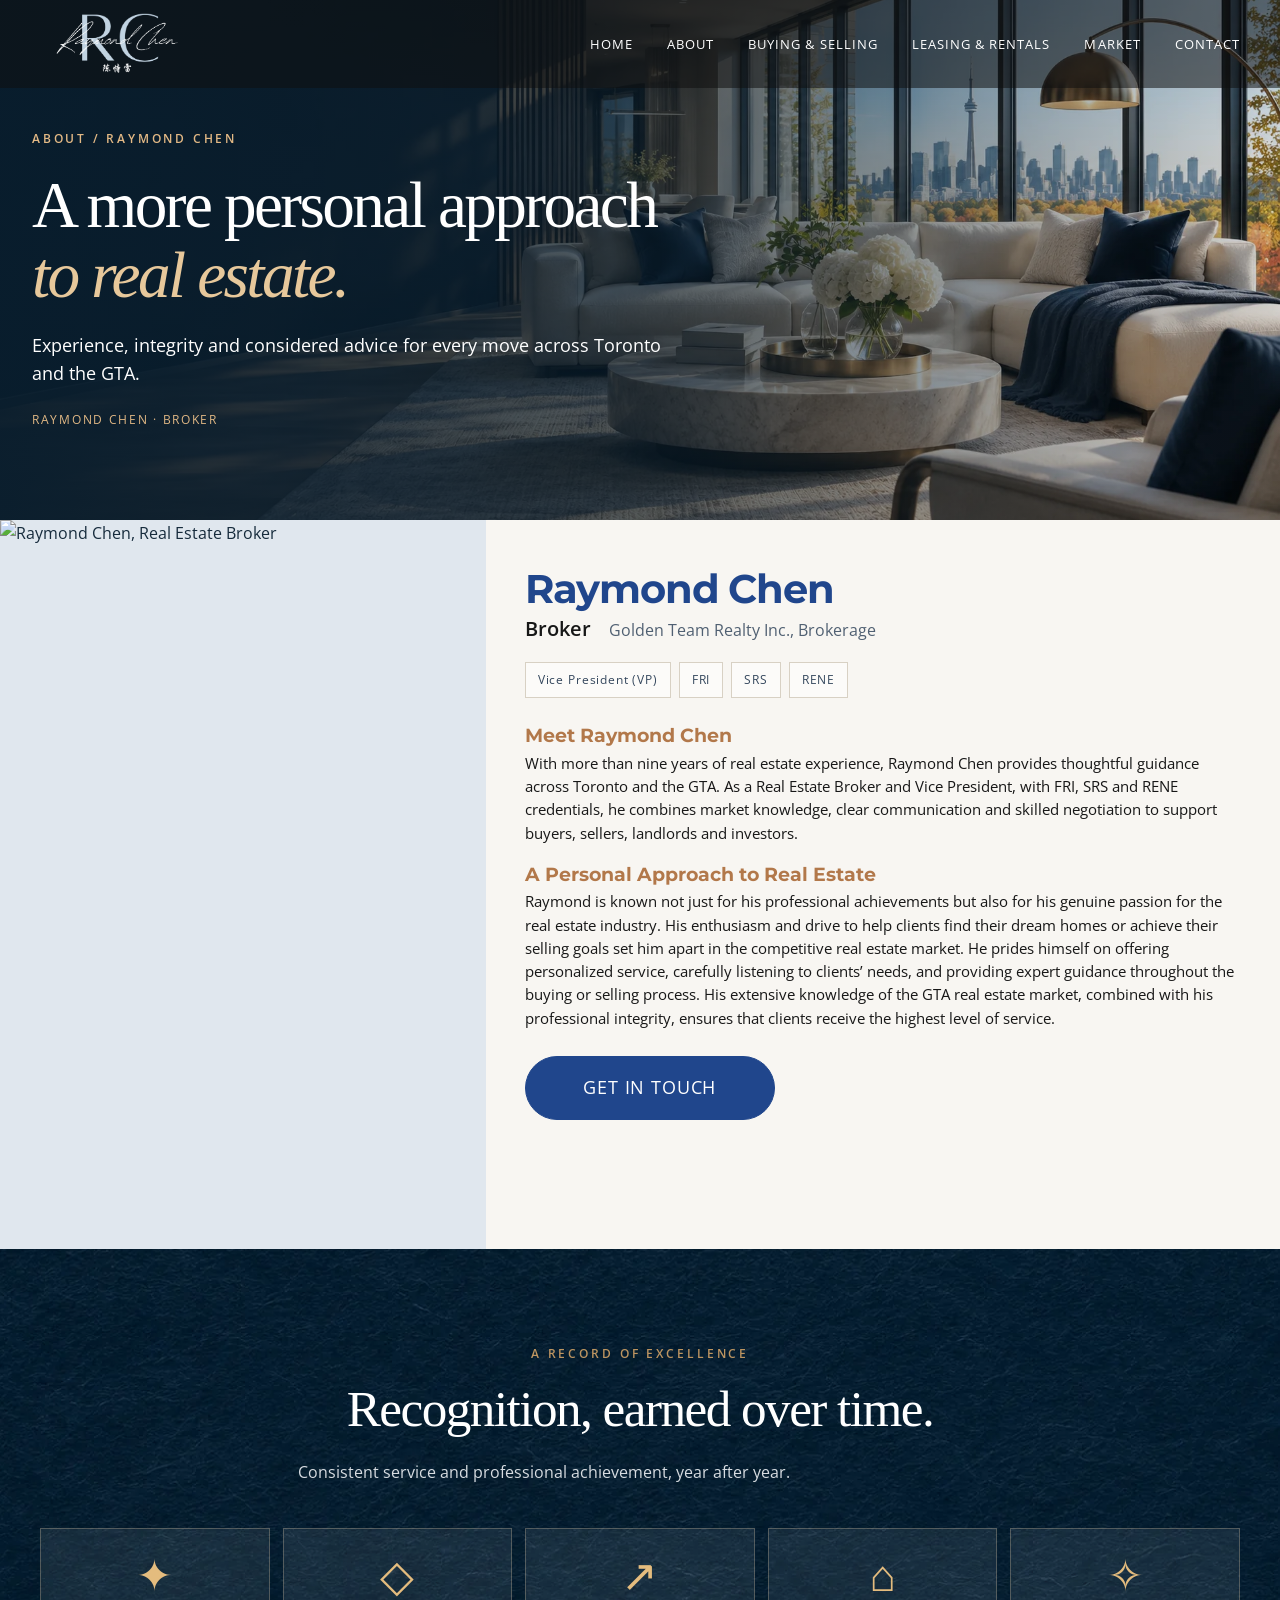
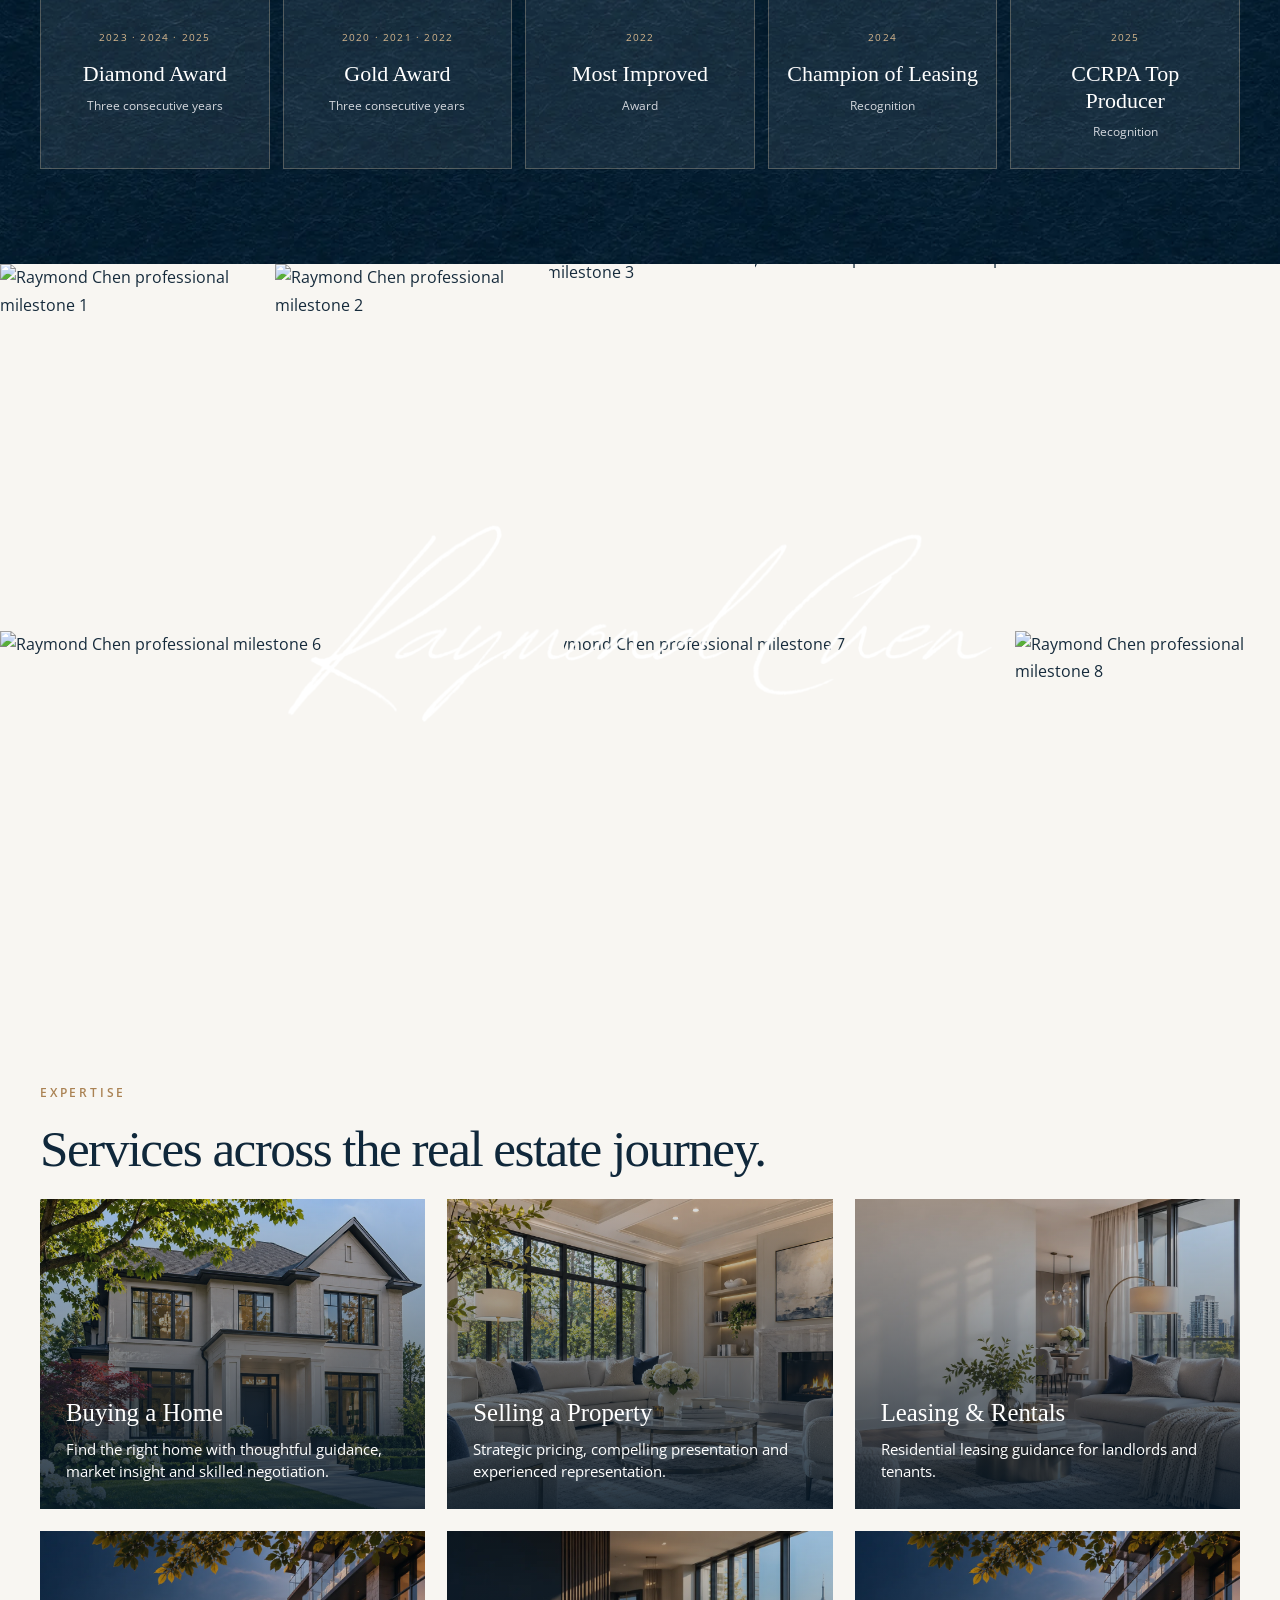
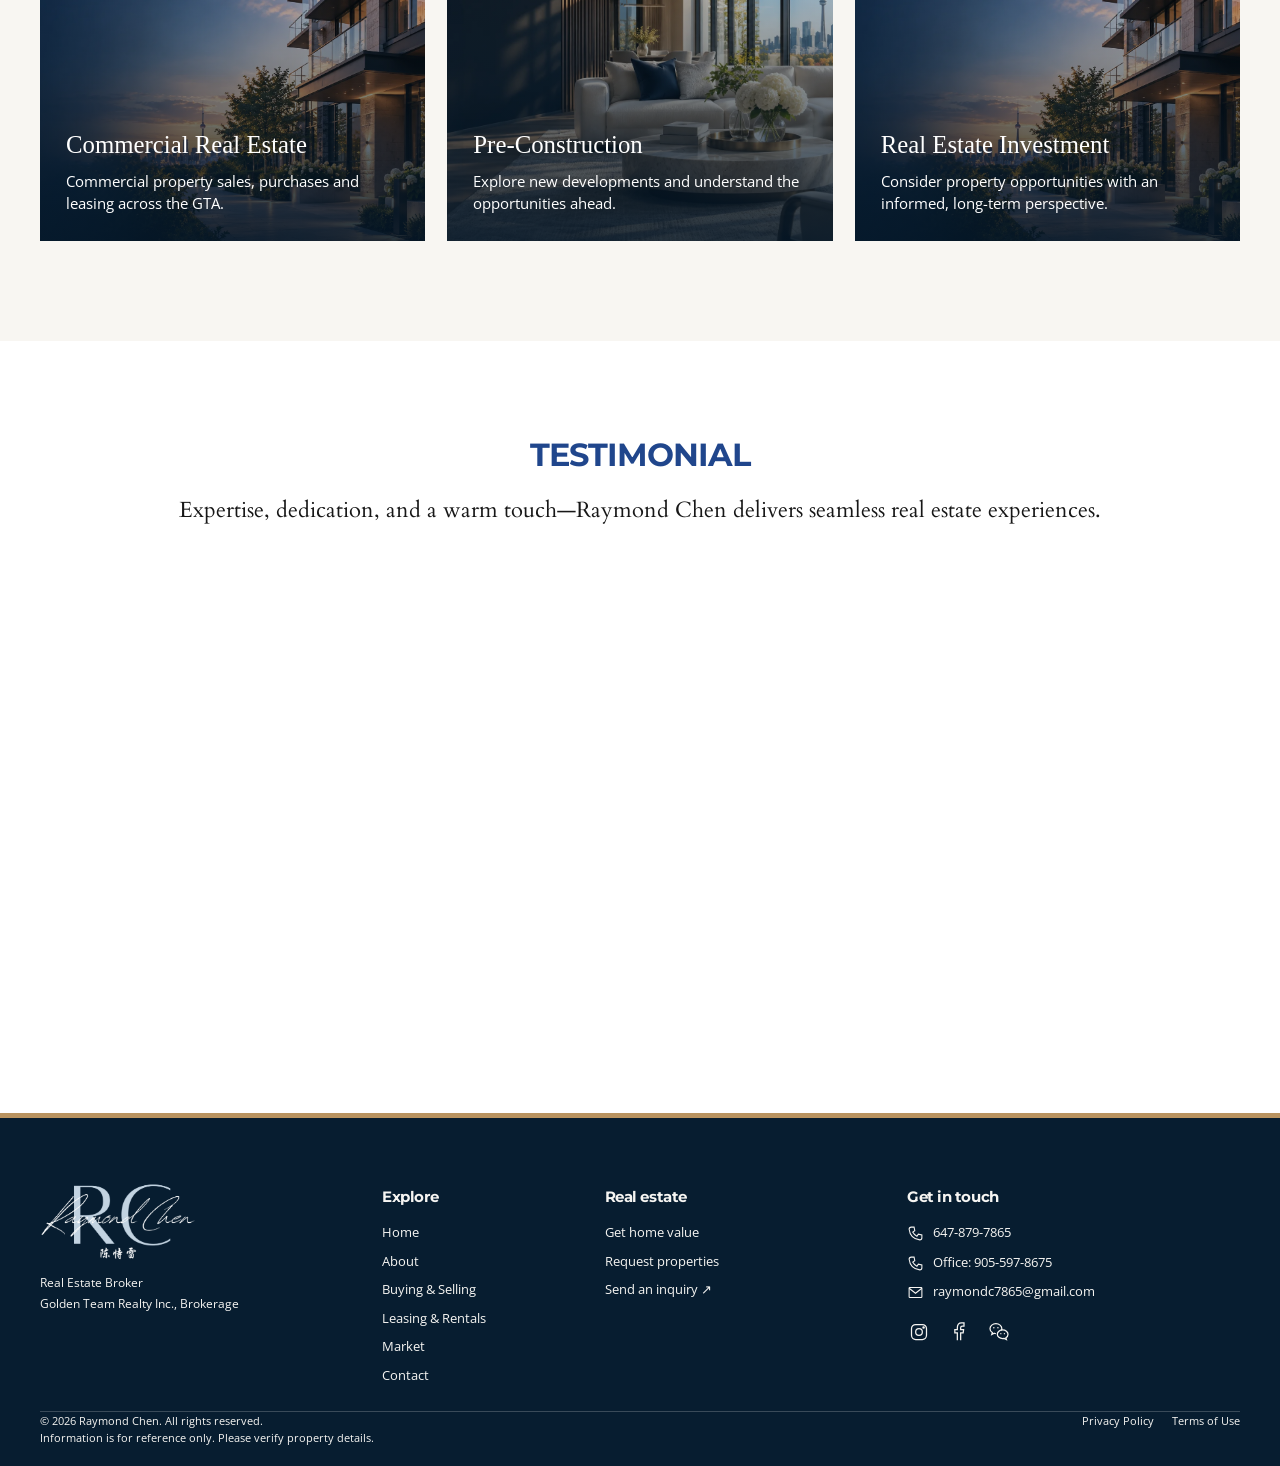
==== about/index.html @ d7b019ed "Add files via upload" ====
<!DOCTYPE html>

<html lang="en-CA"><head><meta charset="utf-8"/><meta content="width=device-width,initial-scale=1" name="viewport"/><title>About Raymond Chen | Toronto &amp; GTA Real Estate Broker</title><meta content="Meet Raymond Chen, real estate broker at Golden Team Realty Inc. Read his story, professional achievements and approach to buying, selling, pre-construction and land." name="description"/><meta content="index,follow" name="robots"/><meta content="website" property="og:type"/><meta content="About Raymond Chen | Toronto &amp; GTA Real Estate Broker" property="og:title"/><meta content="Meet Raymond Chen, real estate broker at Golden Team Realty Inc. Read his story, professional achievements and approach to buying, selling, pre-construction and land." property="og:description"/><meta content="https://raymond-chen-real-estate.workspace-410986.chatgpt.site/assets/hero.webp" property="og:image"/><meta content="summary_large_image" name="twitter:card"/><link href="../brand.png" rel="icon"/><link href="../fonts.css" rel="stylesheet"/><link href="../site.css?v=2" rel="stylesheet"/><script type="application/ld+json">{"@context": "https://schema.org", "@type": "RealEstateAgent", "@id": "https://raymond-chen-real-estate.workspace-410986.chatgpt.site/#agent", "name": "Raymond Chen", "url": "https://raymond-chen-real-estate.workspace-410986.chatgpt.site", "telephone": "+1-647-879-7865", "email": "raymondc7865@gmail.com", "image": "https://raymond-chen-real-estate.workspace-410986.chatgpt.site/assets/raymond-portrait.jpg", "parentOrganization": {"@type": "Organization", "name": "Golden Team Realty Inc., Brokerage"}, "address": {"@type": "PostalAddress", "streetAddress": "650 Highway 7 East, Unit 306", "addressLocality": "Richmond Hill", "addressRegion": "ON", "postalCode": "L4B 2N7", "addressCountry": "CA"}, "areaServed": ["Toronto", "Greater Toronto Area", "Richmond Hill", "Markham", "Vaughan"], "sameAs": ["https://instagram.com/raymondccchen", "https://facebook.com/raymond.chen.73345"]}</script><link href="../revision.css?v=8" rel="stylesheet"/><link href="../luxury-redesign.css?v=1" rel="stylesheet"/><link href="../v3-refined.css?v=3" rel="stylesheet"/><link href="../editorial.css" rel="stylesheet"/><link href="../v5.css" rel="stylesheet"/><link href="../v6.css" rel="stylesheet"/><link href="../v7.css" rel="stylesheet"/></head><body class="about"><a class="skip-link" href="#main-content">Skip to content</a><header class="site-header"><div class="header-inner container"><a aria-label="Raymond Chen Home" class="site-logo" href="../index.html"><img alt="Raymond Chen" class="logo-dark" height="58" src="../brand.png" width="140"/><img alt="Raymond Chen" class="logo-light" height="70" src="../assets/logo-white.webp" width="160"/><span class="logo-name">Raymond Chen<small>Real Estate Broker</small></span></a><button aria-controls="site-nav" aria-expanded="false" aria-label="Open navigation" class="nav-toggle"><svg viewbox="0 0 24 24"><path d="M3 6h18M3 12h18M3 18h18"></path></svg></button><nav aria-label="Main navigation" class="site-nav" id="site-nav"><a href="../index.html">Home</a><a href="../about/index.html">About</a><a href="../buy-sell/index.html">Buying &amp; Selling</a><a href="../leasing/index.html">Leasing &amp; Rentals</a><a href="../market/index.html">Market</a><a href="../contact/index.html">Contact</a></nav></div></header><main class="site-main" id="main-content"><section class="about-hero-v7"><img alt="Elegant contemporary residential interior" fetchpriority="high" src="../assets/editorial-hero.webp"/><div class="about-hero-shade"></div><div class="container about-hero-content"><span class="editorial-eyebrow">ABOUT / RAYMOND CHEN</span><h1>A more personal approach<br/><em>to real estate.</em></h1><p>Experience, integrity and considered advice for every move across Toronto and the GTA.</p><span class="about-hero-signature">Raymond Chen · Broker</span></div></section><section class="about-biography"><div class="profile-grid"><div class="profile-photo"><img alt="Raymond Chen, Real Estate Broker" height="980" loading="lazy" src="../assets/raymond-portrait.jpg" width="654"/></div><div class="profile-copy"><h2>Raymond Chen</h2><p class="about-brokerage"><strong>Broker</strong><span>Golden Team Realty Inc., Brokerage</span></p><div class="credential-line"><span>Vice President (VP)</span><span>FRI</span><span>SRS</span><span>RENE</span></div><h3>Meet Raymond Chen</h3><p>With more than nine years of real estate experience, Raymond Chen provides thoughtful guidance across Toronto and the GTA. As a Real Estate Broker and Vice President, with FRI, SRS and RENE credentials, he combines market knowledge, clear communication and skilled negotiation to support buyers, sellers, landlords and investors.</p><h3>A Personal Approach to Real Estate</h3><p>Raymond is known not just for his professional achievements but also for his genuine passion for the real estate industry. His enthusiasm and drive to help clients find their dream homes or achieve their selling goals set him apart in the competitive real estate market. He prides himself on offering personalized service, carefully listening to clients’ needs, and providing expert guidance throughout the buying or selling process. His extensive knowledge of the GTA real estate market, combined with his professional integrity, ensures that clients receive the highest level of service.</p><a class="button" href="../contact/index.html#inquiry-form">Get in touch</a></div></div></section><section class="recognition-section"><div class="container"><div class="recognition-heading"><span class="eyebrow">A RECORD OF EXCELLENCE</span><h2>Recognition, earned over time.</h2><p>Consistent service and professional achievement, year after year.</p></div><div class="recognition-grid"><article class="recognition-card"><span class="recognition-icon">✦</span><span class="recognition-years">2023 · 2024 · 2025</span><h3>Diamond Award</h3><p>Three consecutive years</p></article><article class="recognition-card"><span class="recognition-icon">◇</span><span class="recognition-years">2020 · 2021 · 2022</span><h3>Gold Award</h3><p>Three consecutive years</p></article><article class="recognition-card"><span class="recognition-icon">↗</span><span class="recognition-years">2022</span><h3>Most Improved</h3><p>Award</p></article><article class="recognition-card"><span class="recognition-icon">⌂</span><span class="recognition-years">2024</span><h3>Champion of Leasing</h3><p>Recognition</p></article><article class="recognition-card"><span class="recognition-icon">✧</span><span class="recognition-years">2025</span><h3>CCRPA Top Producer</h3><p>Recognition</p></article></div></div></section><section aria-label="Raymond’s professional milestones" class="photo-mosaic"><a href="../assets/p2-04-X4.jpg" rel="noopener" style="left:0.0000000%;top:0.1186489%;width:21.4494876%;height:50.9114583%" target="_blank"><img alt="Raymond Chen professional milestone 1" loading="lazy" src="../assets/p2-04-X4.jpg" style="left:0.0000000%;top:-0.0000037%;width:100.0000000%;height:100.0000000%"/></a><a href="../assets/p2-05-X6.jpg" rel="noopener" style="left:21.4491945%;top:0.1186489%;width:21.4494890%;height:50.9114583%" target="_blank"><img alt="Raymond Chen professional milestone 2" loading="lazy" src="../assets/p2-05-X6.jpg" style="left:0.0000000%;top:-0.0000037%;width:99.9999934%;height:100.0000000%"/></a><a href="../assets/p2-07-X8.jpg" rel="noopener" style="left:42.8983895%;top:0.1186489%;width:16.1054201%;height:50.9114583%" target="_blank"><img alt="Raymond Chen professional milestone 3" loading="lazy" src="../assets/p2-07-X8.jpg" style="left:-1.3400725%;top:-8.9012980%;width:117.2727068%;height:117.3913043%"/></a><a href="../assets/p2-06-X7.jpg" rel="noopener" style="left:59.0048890%;top:0.1186489%;width:17.4231332%;height:50.9114583%" target="_blank"><img alt="Raymond Chen professional milestone 4" loading="lazy" src="../assets/p2-06-X7.jpg" style="left:-17.1664807%;top:-5.2209714%;width:145.7983193%;height:119.1815857%"/></a><a href="../assets/p2-08-X9.jpg" rel="noopener" style="left:75.6410987%;top:0.0000000%;width:24.3589004%;height:51.0416667%" target="_blank"><img alt="Raymond Chen professional milestone 5" loading="lazy" src="../assets/p2-08-X9.jpg" style="left:-35.2408977%;top:-5.0665755%;width:185.4286282%;height:104.8469388%"/></a><a href="../assets/p2-11-X12.jpg" rel="noopener" style="left:0.0000000%;top:50.9860075%;width:44.0702782%;height:48.9583283%" target="_blank"><img alt="Raymond Chen professional milestone 6" loading="lazy" src="../assets/p2-11-X12.jpg" style="left:0.0000000%;top:-0.0000068%;width:100.0000000%;height:100.0000102%"/></a><a href="../assets/p2-09-X10.jpg" rel="noopener" style="left:44.0910641%;top:50.9860075%;width:35.2122959%;height:48.9583283%" target="_blank"><img alt="Raymond Chen professional milestone 7" loading="lazy" src="../assets/p2-09-X10.jpg" style="left:-9.0680889%;top:-0.0000068%;width:117.4636202%;height:100.0000102%"/></a><a href="../assets/p2-10-X11.jpg" rel="noopener" style="left:79.3323174%;top:50.9860075%;width:20.6442111%;height:48.9583283%" target="_blank"><img alt="Raymond Chen professional milestone 8" loading="lazy" src="../assets/p2-10-X11.jpg" style="left:0.0000000%;top:-0.0000068%;width:100.0000272%;height:100.0000102%"/></a><img alt="Raymond Chen signature" class="mosaic-signature" height="452" src="../assets/milestone-signature.png" width="1480"/></section><section class="editorial-section"><div class="container"><div class="editorial-eyebrow">EXPERTISE</div><h2>Services across the real estate journey.</h2><div class="editorial-grid"><div class="editorial-card"><img alt="Buying a Home visual" loading="lazy" src="../assets/editorial-home.webp"/><div class="content"><h3>Buying a Home</h3><p>Find the right home with thoughtful guidance, market insight and skilled negotiation.</p></div></div><div class="editorial-card"><img alt="Selling a Property visual" loading="lazy" src="../assets/editorial-sell.webp"/><div class="content"><h3>Selling a Property</h3><p>Strategic pricing, compelling presentation and experienced representation.</p></div></div><div class="editorial-card"><img alt="Leasing &amp; Rentals visual" loading="lazy" src="../assets/editorial-lease.webp"/><div class="content"><h3>Leasing &amp; Rentals</h3><p>Residential leasing guidance for landlords and tenants.</p></div></div><div class="editorial-card"><img alt="Commercial Real Estate visual" loading="lazy" src="../assets/editorial-buy.webp"/><div class="content"><h3>Commercial Real Estate</h3><p>Commercial property sales, purchases and leasing across the GTA.</p></div></div><div class="editorial-card"><img alt="Pre-Construction visual" loading="lazy" src="../assets/editorial-hero.webp"/><div class="content"><h3>Pre-Construction</h3><p>Explore new developments and understand the opportunities ahead.</p></div></div><div class="editorial-card"><img alt="Toronto architecture and real estate investment" loading="lazy" src="../assets/editorial-buy.webp"/><div class="content"><h3>Real Estate Investment</h3><p>Consider property opportunities with an informed, long-term perspective.</p></div></div></div></div></section><section class="testimonial-section section"><div class="container"><div class="section-head"><div><h2>TESTIMONIAL</h2><p class="serif-intro">Expertise, dedication, and a warm touch—Raymond Chen delivers seamless real estate experiences.</p></div></div><div class="review-gallery"><a class="reveal" href="../assets/p2-15-X7.jpg" rel="noopener" style="left:0.0000000%;top:0.0000000%;width:26.7203514%;height:99.8829497%" target="_blank"><img alt="Client thank-you note or appreciation shared with Raymond Chen" loading="lazy" src="../assets/p2-15-X7.jpg" style="left:-24.9599772%;top:0.0000056%;width:172.3287671%;height:101.9531250%"/></a><a class="reveal" href="../assets/p2-16-X8.jpg" rel="noopener" style="left:26.7133454%;top:0.0000000%;width:27.7452416%;height:99.8829497%" target="_blank"><img alt="Client thank-you note or appreciation shared with Raymond Chen" loading="lazy" src="../assets/p2-16-X8.jpg" style="left:-0.5511624%;top:-0.0000019%;width:101.0554191%;height:100.0000075%"/></a><a class="reveal" href="../assets/p2-14-X5.jpg" rel="noopener" style="left:54.4763104%;top:0.0000000%;width:23.7188873%;height:44.4791298%" target="_blank"><img alt="Client thank-you note or appreciation shared with Raymond Chen" loading="lazy" src="../assets/p2-14-X5.jpg" style="left:-6.4385086%;top:-17.7521838%;width:111.7283951%;height:118.8596391%"/></a><a class="reveal" href="../assets/p2-18-X10.jpg" rel="noopener" style="left:54.4763104%;top:44.4518561%;width:23.7188873%;height:55.4038311%" target="_blank"><img alt="Client thank-you note or appreciation shared with Raymond Chen" loading="lazy" src="../assets/p2-18-X10.jpg" style="left:0.0000000%;top:-13.8661818%;width:100.0000000%;height:152.1126555%"/></a><a class="reveal" href="../assets/p2-19-X11.jpg" rel="noopener" style="left:78.2226108%;top:0.0000000%;width:21.7423189%;height:63.5973506%" target="_blank"><img alt="Client thank-you note or appreciation shared with Raymond Chen" loading="lazy" src="../assets/p2-19-X11.jpg" style="left:0.0000000%;top:-20.8773534%;width:99.9999741%;height:121.7791222%"/></a><a class="reveal" href="../assets/p2-17-X9.jpg" rel="noopener" style="left:78.2226108%;top:63.5193626%;width:21.7423189%;height:36.4806867%" target="_blank"><img alt="Client thank-you note or appreciation shared with Raymond Chen" loading="lazy" src="../assets/p2-17-X9.jpg" style="left:0.0000000%;top:-9.7686246%;width:99.9999741%;height:119.2513369%"/></a></div></div></section></main><footer class="site-footer" id="contact-footer" tabindex="-1"><div class="container"><div class="footer-grid compact-footer"><div class="footer-identity"><a aria-label="Raymond Chen Home" class="footer-logo-link" href="../index.html"><svg aria-label="Raymond Chen — 陈恃雷" class="footer-logo" height="110" role="img" viewbox="454 1226 3639 1816" width="220"><image height="4724" href="../assets/footer-logo.png" width="4724"/></svg></a><p>Real Estate Broker<br/>Golden Team Realty Inc., Brokerage</p></div><div><h2>Explore</h2><div class="footer-links"><a href="../index.html">Home</a><a href="../about/index.html">About</a><a href="../buy-sell/index.html">Buying &amp; Selling</a><a href="../leasing/index.html">Leasing &amp; Rentals</a><a href="../market/index.html">Market</a><a href="../contact/index.html">Contact</a></div></div><div><h2>Real estate</h2><div class="footer-links"><a href="../contact/index.html#inquiry-form" rel="noopener" target="_blank">Get home value</a><a href="../contact/index.html#inquiry-form" rel="noopener" target="_blank">Request properties</a><a href="../contact/index.html#inquiry-form">Send an inquiry ↗</a></div></div><div><h2>Get in touch</h2><div class="footer-contact"><a href="tel:+16478797865"><svg aria-hidden="true" viewbox="0 0 24 24"><path d="M6 3h4l1 5-3 2a15 15 0 0 0 6 6l2-3 5 1v4a3 3 0 0 1-3 3C9 20 4 15 3 6a3 3 0 0 1 3-3Z"></path></svg><span>647-879-7865</span></a><a href="tel:+19055978675"><svg aria-hidden="true" viewbox="0 0 24 24"><path d="M6 3h4l1 5-3 2a15 15 0 0 0 6 6l2-3 5 1v4a3 3 0 0 1-3 3C9 20 4 15 3 6a3 3 0 0 1 3-3Z"></path></svg><span>Office: 905-597-8675</span></a><a href="mailto:raymondc7865@gmail.com"><svg aria-hidden="true" viewbox="0 0 24 24"><rect height="14" rx="1" width="18" x="3" y="5"></rect><path d="m3 6 9 7 9-7"></path></svg><span>raymondc7865@gmail.com</span></a></div><div class="footer-socials"><a aria-label="Instagram" href="https://instagram.com/raymondccchen" rel="noopener noreferrer" target="_blank"><svg aria-hidden="true" viewbox="0 0 24 24"><rect height="18" rx="5" width="18" x="3" y="3"></rect><circle cx="12" cy="12" r="4"></circle><circle cx="17.5" cy="6.5" r=".8"></circle></svg></a><a aria-label="Facebook" href="https://facebook.com/raymond.chen.73345" rel="noopener noreferrer" target="_blank"><svg aria-hidden="true" viewbox="0 0 24 24"><path d="M14 22v-9h3l.5-4H14V7c0-1 .5-2 2-2h2V1h-3c-4 0-5 2-5 6v2H7v4h3v9"></path></svg></a><a aria-label="WeChat" href="https://raymondchen.ca/wechat" rel="noopener noreferrer" target="_blank"><svg aria-hidden="true" class="wechat-icon" viewbox="0 0 24 24"><path d="M14.9 10.3c.3-.7.5-1.5.5-2.3C15.4 4.7 12.2 2 8.3 2S1.2 4.7 1.2 8c0 1.9 1.1 3.6 2.8 4.7L3.3 15l3-1.5c.7.2 1.3.3 2 .3"></path><path d="M22.8 14.7c0-2.9-2.9-5.2-6.4-5.2S10 11.8 10 14.7s2.9 5.2 6.4 5.2c.6 0 1.2-.1 1.8-.2l2.7 1.3-.6-2c1.5-1 2.5-2.5 2.5-4.3Z"></path><g fill="currentColor" stroke="none"><circle cx="5.8" cy="7" r=".9"></circle><circle cx="10.7" cy="7" r=".9"></circle><circle cx="14.2" cy="14" r=".8"></circle><circle cx="18.5" cy="14" r=".8"></circle></g></svg></a></div></div></div><div class="footer-base"><p>© 2026 Raymond Chen. All rights reserved.<br/>Information is for reference only. Please verify property details.</p><div><a href="../privacy/index.html">Privacy Policy</a><a href="../terms/index.html">Terms of Use</a></div></div></div></footer><script src="../site.js?v=2"></script></body></html>
---- fonts.css ----
@font-face {
  font-family: 'Cardo';
  font-style: normal;
  font-weight: 400;
  font-display: swap;
  src: url(font-0.ttf) format('truetype');
}
@font-face {
  font-family: 'Montserrat';
  font-style: normal;
  font-weight: 700;
  font-display: swap;
  src: url(font-1.ttf) format('truetype');
}
@font-face {
  font-family: 'Open Sans';
  font-style: normal;
  font-weight: 400;
  font-stretch: normal;
  font-display: swap;
  src: url(font-2.ttf) format('truetype');
}
@font-face {
  font-family: 'Open Sans';
  font-style: normal;
  font-weight: 600;
  font-stretch: normal;
  font-display: swap;
  src: url(font-3.ttf) format('truetype');
}
---- site.css ----
:root{--blue:#20468c;--pale:#c2d3e1;--bronze:#b2784a;--ink:#1d2a3c;--muted:#596879;--paper:#f5f7fa;--header-height:88px;--font:'Open Sans',sans-serif}*{box-sizing:border-box}html{scroll-behavior:smooth;scroll-padding-top:110px}body{margin:0;color:var(--ink);font:16px/1.7 var(--font);background:white}a{color:inherit;text-decoration:none}button,input,select,textarea{font:inherit}button,a,input,select,textarea{ -webkit-tap-highlight-color:transparent}button{cursor:pointer}img{display:block;max-width:100%}h1,h2,h3,p{margin:0}h1,h2,h3{font-family:Montserrat,sans-serif;font-weight:700;line-height:1.15}h1{font-size:clamp(40px,5vw,72px);letter-spacing:-.04em}h2{font-size:clamp(30px,3vw,46px);letter-spacing:-.03em}h3{font-size:22px}p{margin-top:20px;max-width:62ch}a:focus-visible,button:focus-visible,input:focus-visible,select:focus-visible,textarea:focus-visible{outline:3px solid var(--bronze);outline-offset:4px}.container{width:min(1240px,calc(100% - 80px));margin-inline:auto}.site-header{position:fixed;top:0;left:0;right:0;height:var(--header-height);z-index:100;background:#fff;border-bottom:1px solid #dde3eb;transition:background .2s}.site-header .header-inner{height:100%;display:flex;align-items:center;justify-content:space-between;gap:30px}.site-logo{display:flex;align-items:center;gap:14px}.site-logo img{width:140px;height:58px;object-fit:contain}.site-logo .logo-name{font:700 14px Montserrat,sans-serif;color:var(--blue)}.site-logo small{display:block;font:12px/1.7 var(--font);font-weight:400;margin-top:4px}.site-nav{display:flex;align-items:center;gap:34px}.site-nav a{font-size:13px;letter-spacing:.08em;text-transform:uppercase;padding:10px 0;position:relative}.site-nav a[aria-current=page]:after{content:'';position:absolute;bottom:2px;left:0;right:0;height:2px;background:var(--bronze)}.nav-toggle{display:none;border:0;background:none;color:var(--blue);width:44px;height:44px}.nav-toggle svg{width:24px;stroke:currentColor;fill:none;stroke-width:1.5}.site-main{padding-top:var(--header-height)}.home .site-header:not(.scrolled){background:#142035bd;border-bottom-color:#ffffff20;color:white}.home .site-header:not(.scrolled) .logo-name{color:white}.home .site-header:not(.scrolled) .nav-toggle{color:white}.home .site-main{padding-top:0}.hero{position:relative;background:#23303c;color:white;overflow:hidden}.hero>img{width:100%;height:auto;aspect-ratio:16/9;object-fit:contain;filter:brightness(.65) grayscale(1)}.hero-copy{position:absolute;inset:var(--header-height) 0 0;display:flex;align-items:center;justify-content:flex-end}.hero-copy>div{width:54%;padding:35px 0}.hero h1{font-size:clamp(30px,4.8vw,72px);max-width:14ch;line-height:1.2}.button{display:inline-flex;align-items:center;justify-content:center;gap:12px;border:1px solid var(--blue);background:var(--blue);color:white;padding:14px 30px;border-radius:0;font-size:13px;font-weight:600;letter-spacing:.05em;line-height:1.5;min-height:48px;transition:background .2s,color .2s,transform .2s}.button:hover{background:#173971;transform:translateY(-2px)}.button.outline{background:transparent;border-color:currentColor;color:inherit}.button.outline:hover{background:#ffffff20}.hero .button{margin-top:28px;border-radius:999px;padding:13px 32px}.stat-band{background:var(--blue);color:white;padding:36px 0}.stats{display:grid;grid-template-columns:repeat(3,1fr);gap:40px;text-align:center}.stat-number{display:block;font:400 clamp(36px,4vw,60px)/1.2 Cardo,serif;font-variant-numeric:tabular-nums}.stat-label{display:block;margin-top:10px;color:#ead0ba;font-size:14px}.section{padding:96px 0}.section.pale{background:var(--pale)}.section.paper{background:var(--paper)}.section-head{display:flex;align-items:flex-end;justify-content:space-between;gap:30px;margin-bottom:38px}.section-head p{font-size:14px;color:var(--muted);margin-top:12px}.section-head .text-link{white-space:nowrap}.text-link{color:var(--blue);text-decoration:underline;text-underline-offset:5px;font-size:14px}.carousel-controls{display:flex;align-items:center;gap:12px}.carousel-controls button{width:44px;height:44px;border:1px solid #7f9bb7;color:var(--blue);background:transparent;display:grid;place-items:center}.carousel-controls svg{width:20px;stroke:currentColor;fill:none;stroke-width:1.5}.carousel-controls .pause-button{width:auto;padding:0 14px;font-size:12px}.transactions-track{display:flex;gap:24px;overflow-x:auto;scroll-snap-type:x mandatory;scrollbar-width:none;overscroll-behavior-x:contain}.transactions-track::-webkit-scrollbar{display:none}.property-card{flex:0 0 calc((100% - 48px)/3);scroll-snap-align:start;min-width:0}.property-card img{width:100%;aspect-ratio:4/3;object-fit:cover;background:#aebfd0}.property-card .property-caption{padding-top:18px}.property-card h3{font:600 17px/1.4 var(--font);color:var(--blue)}.property-card p{font-size:13px;margin-top:5px;color:#3e5267}.property-card a:hover img{filter:brightness(.92)}.carousel-progress{display:flex;justify-content:space-between;margin-top:20px;font-size:12px;color:#3e5267}.profile-grid{display:grid;grid-template-columns:1fr 1fr;gap:80px;align-items:center}.profile-photo img{width:100%;height:auto;max-height:700px;object-fit:contain;background:#e0e7ee}.profile-copy h2{color:var(--blue)}.profile-copy .role{font-family:Cardo,serif;font-size:24px;color:var(--bronze);margin-top:16px}.profile-copy p{color:var(--muted);font-size:16px}.profile-copy .button{margin-top:28px}.credentials{font-size:13px;letter-spacing:.04em;color:var(--blue);margin-top:24px}.services{display:grid;grid-template-columns:1fr 1fr;gap:24px}.service-panel{padding:50px;background:var(--blue);color:white}.service-panel:nth-child(2){background:#dbe5ee;color:var(--blue)}.service-panel p{margin-bottom:28px;font-family:Cardo,serif;font-size:21px}.service-panel .button{border-color:currentColor}.market-preview{display:grid;grid-template-columns:1fr 1.2fr;gap:70px;align-items:center}.market-preview h2{color:var(--blue)}.market-preview p{color:var(--muted);margin-bottom:28px}.market-snippet{background:#e7eef4;padding:32px}.market-snippet .price{font:700 36px Montserrat,sans-serif;color:var(--blue)}.market-snippet .caption{font-size:13px;color:var(--muted);margin-top:8px}.market-snippet svg{width:100%;height:auto;margin-top:22px}.page-intro{background:var(--pale);padding:70px 0;color:var(--blue)}.page-intro h1{font-size:clamp(38px,4vw,60px)}.page-intro p{font:22px/1.5 Cardo,serif;color:#3e546d}.contact-grid{display:grid;grid-template-columns:.8fr 1.2fr;gap:80px;align-items:start}.contact-details{position:sticky;top:125px}.contact-details p{color:var(--muted)}.contact-details h2{color:var(--blue);font-size:32px}.contact-links{display:grid;gap:22px;margin-top:32px}.contact-link{display:flex;align-items:flex-start;gap:14px}.contact-link svg{flex:none;margin-top:4px;width:20px;height:20px;fill:none;stroke:var(--blue);stroke-width:1.5}.contact-link small{display:block;font-size:12px;color:var(--muted)}.contact-link strong{font-weight:400;word-break:break-word}.inquiry-form{background:#eef3f7;padding:36px}.form-section{font:700 20px Montserrat,sans-serif;margin:26px 0 20px;color:var(--blue)}.form-section:first-child{margin-top:0}.form-field{display:flex;flex-direction:column;gap:8px;margin-top:18px;font-size:14px}.form-field span,legend span{color:var(--bronze)}input:not([type=checkbox]),textarea,select{background:#fff;border:1px solid #b5c5d5;color:var(--ink);border-radius:0;padding:12px;width:100%;min-width:0;box-shadow:none;-webkit-appearance:none;appearance:none}textarea{resize:vertical}.inquiry-form fieldset{border:0;padding:0;margin:24px 0}.inquiry-form legend{font-size:14px;margin-bottom:12px}.choice{display:flex;align-items:flex-start;gap:10px;margin:9px 0;font-size:14px;line-height:1.6}.choice input{width:17px;height:17px;flex:none;margin-top:4px;accent-color:var(--blue)}.form-note{font-size:12px;color:var(--muted);line-height:1.7;margin:14px 0 0}.form-note a{text-decoration:underline}.site-footer{background:#142d54;color:#d9e3ee;padding:64px 0 25px}.footer-grid{display:grid;grid-template-columns:1.4fr 1fr 1fr;gap:60px}.footer-brand{font:400 30px Cardo,serif;color:white}.footer-grid h2{font:600 15px var(--font);color:white;margin-bottom:18px}.footer-grid p,.footer-grid a{font-size:14px}.footer-grid a:hover{text-decoration:underline}.footer-links{display:grid;gap:10px}.footer-contact a{display:flex;gap:10px;align-items:center;margin-bottom:10px}.footer-contact svg{width:17px;height:17px;fill:none;stroke:currentColor;stroke-width:1.5}.footer-base{display:flex;justify-content:space-between;gap:30px;align-items:flex-start;border-top:1px solid #ffffff25;margin-top:40px;padding-top:25px;font-size:12px}.footer-base p{margin:0;max-width:75ch}.footer-base div{display:flex;gap:20px;flex-wrap:wrap}.policy{max-width:820px;padding:70px 0 100px}.policy h2{font-size:24px;margin-top:40px;color:var(--blue)}.policy p,.policy li{color:var(--muted);font-size:15px}.award-list{display:grid;grid-template-columns:repeat(3,1fr);gap:24px;margin-top:35px}.award-list img{width:100%;height:auto}.story-content{max-width:850px;margin:auto}.story-content p{max-width:none;color:var(--muted)}.story-content h2{color:var(--blue);margin-top:45px}.skip-link{position:fixed;top:-100px;left:16px;background:white;color:var(--blue);z-index:200;padding:10px}.skip-link:focus{top:10px}
@media(prefers-reduced-motion:no-preference){.reveal{transition:opacity .8s,transform .8s;will-change:opacity,transform}.reveal.pending{opacity:0;transform:translateY(20px)}.profile-photo.reveal.pending{transform:translateX(-20px)}.service-panel.reveal.pending{transform:translateY(26px)}.hero-copy>div{animation:hero-in .8s both}@keyframes hero-in{from{opacity:.4;transform:translateY(15px)}to{opacity:1;transform:none}}}
@media(max-width:1000px){.container{width:calc(100% - 48px)}.site-nav{gap:24px}.site-logo .logo-name{display:none}.profile-grid,.contact-grid{gap:40px}.service-panel{padding:35px}.footer-grid{gap:30px}.market-preview{gap:35px}.hero h1{font-size:clamp(30px,4.8vw,54px)}.hero-copy>div{width:57%}.section{padding:72px 0}}
@media(max-width:640px){:root{--header-height:72px}.container{width:calc(100% - 36px)}.site-logo img{width:110px;height:48px}.nav-toggle{display:grid;place-items:center}.site-nav{display:none;position:absolute;left:0;right:0;top:72px;background:#fff;color:var(--blue);padding:20px 24px;gap:16px;border-bottom:1px solid #d9e3ed}.site-nav.open{display:grid}.site-nav a{padding:10px 0}.hero{padding-top:72px;background:#202a35}.hero>img{aspect-ratio:auto;filter:brightness(.7) grayscale(1)}.hero-copy{position:relative;inset:auto;padding-top:25px;padding-bottom:32px;justify-content:flex-start}.hero-copy>div{width:100%;padding:0}.hero h1{font-size:38px;max-width:17ch}.hero .button{margin-top:22px}.stat-band{padding:28px 0}.stats{gap:14px}.stat-number{font-size:32px}.stat-label{font-size:11px;line-height:1.5}.section{padding:54px 0}.section-head{display:block;margin-bottom:24px}.section-head h2{font-size:30px}.carousel-controls{margin-top:22px}.property-card{flex-basis:86%}.property-card h3{font-size:16px}.profile-grid,.services,.market-preview,.contact-grid{grid-template-columns:1fr;gap:30px}.profile-photo{max-width:430px}.profile-copy h2{font-size:32px}.service-panel{padding:30px}.service-panel h2{font-size:29px}.market-snippet{padding:24px}.market-snippet .price{font-size:30px}.page-intro{padding:42px 0}.page-intro h1{font-size:40px}.page-intro p{font-size:20px}.contact-details{position:static}.inquiry-form{padding:24px 18px}.footer-grid{grid-template-columns:1fr;gap:32px}.site-footer{padding-top:42px}.footer-base{display:block}.footer-base div{margin-top:22px}.award-list{grid-template-columns:1fr 1fr}.policy{padding-top:40px}.policy h1{font-size:38px}.section-head .text-link{display:inline-block;margin-top:18px}}
@media(prefers-reduced-motion:reduce){html{scroll-behavior:auto}*,*:before,*:after{animation:none!important;transition:none!important}.reveal.pending{opacity:1;transform:none}}
/* Sections and imagery retained from the supplied two-page Canva design. */
.logo-light{display:none}.home .site-header:not(.scrolled) .logo-dark{display:none}.home .site-header:not(.scrolled) .logo-light{display:block;width:160px;height:70px;object-fit:cover;object-position:50% 42%}.home .site-header:not(.scrolled) .logo-name{display:none}
.hero>img{object-fit:cover;aspect-ratio:16/9;filter:brightness(.78) grayscale(1)}.hero h1{max-width:15ch}.hero-copy>div{width:55%;padding-left:20px}.profile-section{padding:0}.profile-section .container{width:100%;max-width:1440px}.profile-section .profile-grid{grid-template-columns:.8fr 1.2fr;gap:0;align-items:stretch}.profile-section .profile-photo img{height:100%;max-height:none;object-fit:cover;object-position:top}.profile-section .profile-copy{padding:65px 50px}.profile-section h2{font-size:40px}.credentials-panel{display:grid;grid-template-columns:.75fr 1.25fr;gap:16px;margin:24px 0 0}.credentials-panel>div{background:#c2d3e1;padding:18px}.credentials-panel>div:nth-child(2){background:#a66e43;color:#fff}.credentials-panel h3{font:400 23px Cardo,serif}.credentials-panel p{font-size:12px;line-height:1.9;margin-top:10px;color:inherit}.service-feature{background:url('assets/house.webp') center/cover}.service-feature .services{gap:28px}.service-feature .service-panel{background:#20468cd9;color:white;min-height:340px;display:flex;flex-direction:column;justify-content:center;text-align:center;align-items:center}.service-feature h2{font-size:32px}.service-feature p{font-family:var(--font);font-size:17px}.service-feature .button{border-radius:999px}.reports{display:grid;grid-template-columns:repeat(3,1fr);gap:40px}.reports img{width:100%;height:auto;aspect-ratio:2/3;object-fit:contain;object-position:top}.reports span{display:block;margin-top:16px;font-size:14px;color:var(--blue)}.closing{background:url('assets/toronto.webp') center/cover;padding-block:100px}.closing .service-panel{background:#20468cdb;color:white;min-height:300px}.closing .service-panel:nth-child(2){background:#a66e43eb}.closing h2{font-size:32px}.closing p{font-family:var(--font);font-size:17px}.closing .button{border-radius:999px}.about-hero{position:relative}.about-hero>img{width:100%;aspect-ratio:16/9;object-fit:cover}.about-hero-title{position:absolute;bottom:15%;left:0;right:0}.about-hero-title h1{background:#20468ccf;padding:24px 38px;color:#fff;font:400 clamp(35px,5vw,72px)/1.25 Cardo,serif;display:inline-block;max-width:90%}.photo-mosaic{display:grid;grid-template-columns:repeat(5,1fr);gap:0}.photo-mosaic a:nth-child(n+6){grid-column:span 1}.photo-mosaic img{width:100%;height:280px;object-fit:cover}.photo-mosaic a:nth-child(6){grid-column:span 2}.photo-mosaic a:nth-child(7){grid-column:span 2}.about-services{display:grid;grid-template-columns:1fr 1fr;background:url('assets/interiors.webp') center/cover}.about-services>a{padding:60px 50px;background:#20468ccc;color:white;text-align:center;display:flex;align-items:center;flex-direction:column;justify-content:center;min-height:340px}.about-services>a:nth-child(2){background:#586a78c9}.about-services>a:nth-child(3){background:#342b24bd}.about-services>a:nth-child(4){background:#b2784ad9}.about-services p{margin-top:20px;font-size:17px}.about-services span{margin-top:20px;font-size:13px;text-decoration:underline;text-underline-offset:5px}.review-gallery{display:grid;grid-template-columns:repeat(3,1fr);gap:20px}.review-gallery img{width:100%;height:330px;object-fit:contain;background:#edf2f6}.serif-intro{font-family:Cardo,serif;font-size:22px!important}.site-footer{background:var(--blue)}
@media(max-width:1000px){.profile-section .profile-copy{padding:40px 30px}.credentials-panel{grid-template-columns:1fr}.credentials-panel p{font-size:13px}.photo-mosaic img{height:200px}}
@media(max-width:640px){.hero-copy{position:absolute;inset:72px 0 0;padding:0;justify-content:flex-end}.hero-copy>div{width:56%;padding:0 0 0 4px}.hero h1{font-size:clamp(20px,5.7vw,34px);line-height:1.2}.hero .button{font-size:10px;padding:8px 14px;min-height:36px;margin-top:15px}.hero>img{aspect-ratio:16/9}.profile-section .profile-grid{grid-template-columns:1fr}.profile-section .profile-photo{max-width:none}.profile-section .profile-photo img{height:auto;max-height:560px;object-fit:contain;background:#d9e3ed}.profile-section .profile-copy{padding:35px 22px}.profile-section h2{font-size:32px}.credentials-panel{grid-template-columns:1fr}.service-feature .services{gap:20px}.service-feature .service-panel{min-height:290px}.service-feature h2{font-size:28px}.reports{gap:24px;grid-template-columns:1fr}.reports>a{max-width:330px;margin:auto}.closing{padding-block:50px}.closing .service-panel{min-height:0}.about-hero-title h1{font-size:32px;padding:15px 20px}.photo-mosaic{grid-template-columns:1fr 1fr}.photo-mosaic a:nth-child(n){grid-column:auto}.photo-mosaic img{height:200px}.about-services{grid-template-columns:1fr}.about-services>a{padding:35px 24px;min-height:280px}.review-gallery{grid-template-columns:1fr 1fr;gap:12px}.review-gallery img{height:240px}}
@media(prefers-reduced-motion:no-preference){.reveal.pending{transform:translateX(-24px)}.hero-copy>div{animation:hero-pan .95s both}.about-hero-title{animation:hero-pan 1s both}@keyframes hero-pan{from{opacity:.4;transform:translateX(-30px)}to{opacity:1;transform:none}}}
.about-hero>img{height:auto}
.site-header{border-bottom:0}.footer-base{border-top:0;padding-top:32px}
.footer-base,.site-logo small,.form-note,.carousel-progress{font-size:13px}
.story-content p,.profile-copy p,.policy p,.policy li{color:#344658}
@media(max-width:640px){.stat-label{font-size:12px}.site-logo small{font-size:13px}}
.contact-details{position:static}.contact-details h2{max-width:16ch}.contact-links small{font-size:13px}.form-field,.choice,.inquiry-form legend{font-size:16px}.form-field>.field-label{color:var(--ink)}.field-label>span{color:#91603c}.form-section{font-size:22px}.contact .section{padding-top:64px}.form-field{gap:8px}.site-main .form-note{font-size:13px}.site-main .form-section:first-child{margin-top:0}
.credentials-panel>div:nth-child(2){background:#94603c}.credentials-panel>div:nth-child(2) p{color:white}.credentials-panel p{font-size:14px}.property-card p{font-size:16px}.stat-number{white-space:nowrap}.stat-label{font-size:14px}.contact-link small{font-size:13px}.market-preview .price{font-family:Montserrat,sans-serif}
@media(max-width:640px){.stat-number{font-size:29px}.stat-label{font-size:13px}.hero .button{font-size:12px;min-height:44px;padding:8px 14px}.credentials-panel p{font-size:14px}}
/* Brand typography: actual bundled Montserrat 700, Open Sans 400, Cardo 400. */
h1,h2,h3,.property-card h3,.credentials-panel h3,.footer-grid h2,.form-section,.about-hero-title h1{font-family:'Montserrat',sans-serif;font-weight:700}
body,input,select,textarea,button,.choice,.form-field,.site-nav{font-family:'Open Sans',sans-serif;font-weight:400}
.button,.property-card p,.footer-grid a{font-weight:400}
.stat-number,.intro,.page-intro p,.serif-intro,.profile-copy .role{font-family:'Cardo',serif;font-weight:400}
.footer-brand{font-family:'Montserrat',sans-serif;font-weight:700;font-size:26px}
.property-card h3{font-size:16px;line-height:1.5}
.credentials-panel h3{font-size:17px;line-height:1.5}
.pale .section-head p{color:#344658}.market-snippet .caption{font-size:14px}.market-main table,.market-main .kpis,.market-main .chart-detail{font-variant-numeric:tabular-nums}
---- revision.css ----
/* Restore the supplied Canva composition. Signed compositions scale as a single canvas. */
.visually-hidden{position:absolute!important;width:1px!important;height:1px!important;padding:0!important;margin:-1px!important;overflow:hidden!important;clip:rect(0,0,0,0)!important;white-space:nowrap!important;border:0!important}
.button,button:not(.nav-toggle){border-radius:999px}
.button{font-size:16px;min-height:58px;padding:15px 34px;letter-spacing:.045em;text-transform:uppercase}
.site-footer .button{font-size:14px}
.hero .button{font-size:16px;padding:15px 36px;min-height:58px}
.stat-unit{display:flex;align-items:baseline;justify-content:center;gap:.16em}
.stat-word{letter-spacing:0}
.property-caption{text-align:center}
.property-card h3{font-size:17px}
.property-card p{margin-inline:auto}
.carousel-controls button{border-radius:999px}
.profile-section .container{max-width:none}
.profile-section .profile-grid{grid-template-columns:38% 62%;align-items:stretch}
.profile-section .profile-photo{max-width:none}
.profile-section .profile-photo img{width:100%;height:100%;object-fit:cover;object-position:center top}
.profile-section .profile-copy{padding:4.6vw 2.2vw 4.5vw 5vw}
.profile-section h2{font-size:clamp(32px,3.3vw,57px)}
.profile-section .profile-copy>p{font-size:clamp(16px,1.42vw,23px);line-height:1.6;color:#171717;max-width:none;margin-top:1.6vw}
.original-credentials{display:grid;grid-template-columns:29% 71%;gap:14px;margin-top:1.7vw}
.original-credentials h3{font:400 clamp(22px,2vw,34px)/1.2 Cardo,serif;margin:0 0 10px;letter-spacing:0}
.designation-column h3{color:var(--blue)}
.award-column h3{color:var(--bronze)}
.designation-body,.award-body{min-height:19.2vw;padding:1.35vw 1.1vw}
.designation-body{background:var(--pale);color:var(--blue);font-family:Cardo,serif}
.designation-body p{margin:0 0 1.1vw;font-family:Cardo,serif;color:var(--blue);font-size:clamp(12px,1.15vw,19px);line-height:1.18}
.designation-body p:last-child{margin:0}
.designation-body strong{display:block;font-size:clamp(16px,1.52vw,25px);font-weight:400}
.designation-body span{display:block;white-space:nowrap;font-size:.86em;letter-spacing:-.02em}
.award-body{background:var(--bronze);color:white;display:flex;flex-direction:column;justify-content:space-between;gap:.65vw}
.award-row{display:grid;grid-template-columns:2.8em 1fr 1.3fr;align-items:center;gap:.4em;font-size:clamp(12px,1.42vw,23px);line-height:1.25}
.award-item{display:flex;gap:.35em;align-items:center;white-space:nowrap;font-family:Cardo,serif}
.award-item img{flex:0 0 1.05em;width:1.05em;height:1.05em;object-fit:contain}
.award-row>span:first-child{font-size:.95em}
.profile-section .button{min-width:clamp(220px,17.6vw,330px);margin-top:2.9vw;border:2px solid #111;color:#111;background:none}
.profile-section .button:hover{background:#edf2f6}
.service-feature{padding:0;aspect-ratio:16/9;background-size:125% auto;background-position:center 55%;position:relative;container-type:inline-size}
.service-feature>.services{position:absolute;inset:8.5% 2.7%;width:auto;max-width:none;grid-template-columns:1fr 1fr;gap:2.1cqw}
.service-feature .service-panel{min-height:0;padding:3cqw 3.2cqw;background:#20468cc9;gap:0}
.service-feature h2{font-size:3cqw;line-height:1.2;max-width:19ch}
.service-feature p{font-size:1.8cqw;line-height:1.5;margin-top:1.1cqw;margin-bottom:3.3cqw}
.service-feature .button{font-size:1.65cqw;min-height:0;padding:.9cqw 1.5cqw;border:2px solid white;line-height:1.3;letter-spacing:.05em}
.reports{grid-template-columns:.62156fr .70387fr .62156fr;gap:4%;align-items:start}
.reports>a{display:block;min-width:0;text-align:center;width:100%;max-width:none}
.reports img{width:100%;aspect-ratio:813/1308;height:auto;object-fit:contain;object-position:center}
.reports>a:nth-child(2) img{aspect-ratio:927/1317}
.reports span{font-size:16px;margin-top:20px;line-height:1.6;text-align:center}
.closing{padding:0;background:none;container-type:inline-size}
.closing-composition{position:relative;aspect-ratio:16/9;background:linear-gradient(#0004,#0004),url('assets/toronto.webp') center/cover}
.closing-panel{position:absolute;color:white;text-align:center;display:flex;align-items:center;flex-direction:column;justify-content:center}
.closing-panel h2{font-size:2.4cqw;line-height:1.2;letter-spacing:-.025em}
.closing-panel p{font-size:1.65cqw;line-height:1.5;margin-top:2.5cqw;max-width:none}
.closing-panel.work-panel{left:5.5%;top:29%;width:39%;height:43.5%;padding:3cqw 3.4cqw;background:#20468cc9}
.closing-panel.newsletter-panel{left:46.2%;top:21%;width:48.4%;height:61.7%;padding:5cqw 5cqw;background:#b2784ad9}
.newsletter-panel p{font-size:1.8cqw;line-height:1.55;margin-top:2.1cqw}
.newsletter-panel .button{font-size:1.65cqw;min-height:0;padding:.8cqw 2.4cqw;margin-top:4cqw;border:2px solid white;line-height:1.4;letter-spacing:.04em}
.closing-signature{position:absolute;left:30.8%;top:15.6%;width:30%;height:auto;z-index:3;pointer-events:none}
.about .site-header:not(.scrolled){background:#10101088;color:white}
.about .site-header:not(.scrolled) .logo-dark,.about .site-header:not(.scrolled) .logo-name{display:none}
.about .site-header:not(.scrolled) .logo-light{display:block;width:160px;height:70px;object-fit:cover;object-position:50% 42%}
.about .site-header:not(.scrolled) .nav-toggle{color:white}
.about .site-main{padding-top:0}
.about-hero{aspect-ratio:16/9;overflow:hidden;container-type:inline-size}
.about-hero>img{height:100%;width:100%;aspect-ratio:16/9;object-fit:cover;filter:brightness(.7)}
.about-nameplate{position:absolute;left:3.9%;top:51.5%;width:57%;height:34.2%;background:#20468cb9}
.hero-signature{position:absolute;left:6.4%;top:23.5%;width:81%;height:auto}
.chinese-name{position:absolute;right:4.8%;top:12.2%;width:16%;height:auto;overflow:hidden}
.about-biography>.profile-grid{grid-template-columns:38% 62%;gap:0;align-items:stretch}
.about-biography .profile-photo{max-width:none}
.about-biography .profile-photo img{width:100%;height:100%;max-height:none;object-fit:cover;object-position:top}
.about-biography .profile-copy{padding:3.7vw 3vw}
.about-biography h2{font-size:clamp(32px,3.1vw,52px)}
.about-biography h3{font-size:clamp(16px,1.45vw,23px);margin-top:1.5vw;color:var(--bronze)}
.about-biography p{font-size:clamp(15px,1.05vw,18px);line-height:1.55;margin-top:.4vw;max-width:none;color:#171717}
.about-biography ul{padding-left:1.5em;margin:.5em 0;color:var(--blue);font-size:clamp(15px,1.05vw,18px);line-height:1.5}
.about-biography .button{margin-top:2vw;min-width:250px;font-size:18px;min-height:64px}
.photo-mosaic{display:block;position:relative;aspect-ratio:16/9;overflow:hidden}
.photo-mosaic>a{position:absolute;top:0;height:50%;margin:0}
.photo-mosaic>a:nth-child(1){left:0;width:21.2%}
.photo-mosaic>a:nth-child(2){left:21.2%;width:21.6%}
.photo-mosaic>a:nth-child(3){left:42.8%;width:16%}
.photo-mosaic>a:nth-child(4){left:58.8%;width:16.7%}
.photo-mosaic>a:nth-child(5){left:75.5%;width:24.5%}
.photo-mosaic>a:nth-child(6){left:0;top:50%;width:44%}
.photo-mosaic>a:nth-child(7){left:44%;top:50%;width:33.7%}
.photo-mosaic>a:nth-child(8){left:77.7%;top:50%;width:22.3%}
.photo-mosaic>a img{width:100%;height:100%;object-fit:cover}
.photo-mosaic>.mosaic-signature{position:absolute;left:22%;top:34.5%;width:56%;height:auto;z-index:2;pointer-events:none}
.about-services>a{min-height:0;aspect-ratio:16/9;padding:3.7vw 5vw}
.about-services h2{font-size:clamp(26px,3vw,48px)}
.about-services p{font-size:clamp(16px,1.6vw,26px);line-height:1.35;margin-top:1vw;max-width:34ch}
.about-services{background-size:100% 100%}
.testimonial-section .section-head{display:block;text-align:center}
.testimonial-section h2{color:var(--blue);font-size:32px}
.testimonial-section .serif-intro{max-width:none;color:#171717;margin-top:18px}
.review-gallery{grid-template-columns:1.1fr 1.1fr 1fr .9fr;grid-template-rows:1fr 1fr;aspect-ratio:2.6;gap:0}
.review-gallery>a:nth-child(1){grid-column:1;grid-row:1/span 2}
.review-gallery>a:nth-child(2){grid-column:2;grid-row:1/span 2}
.review-gallery>a:nth-child(3){grid-column:3;grid-row:1}
.review-gallery>a:nth-child(4){grid-column:3;grid-row:2}
.review-gallery>a:nth-child(5){grid-column:4;grid-row:1}
.review-gallery>a:nth-child(6){grid-column:4;grid-row:2}
.review-gallery>a{min-height:0;overflow:hidden}
.review-gallery img{height:100%;object-fit:cover;background:var(--pale)}
#contact-footer{scroll-margin-top:var(--header-height)}
.footer-grid{grid-template-columns:1fr 1.35fr .9fr;gap:48px}
.footer-contact a{align-items:flex-start;gap:12px}
.footer-contact svg{flex:0 0 20px;width:20px;height:20px;margin-top:3px}
.footer-address{margin-top:20px}
.footer-inquiry{color:white;margin-top:26px;max-width:100%;border:2px solid #fff!important;background:none!important;white-space:nowrap;min-height:58px}
.site-footer p,.site-footer a,.footer-base{font-family:'Open Sans',sans-serif;font-weight:400}
.site-footer .footer-brand{font-family:'Montserrat',sans-serif;font-weight:700}
.google-form-panel{min-width:0;scroll-margin-top:calc(var(--header-height) + 20px)}
.google-form{border:0;display:block;width:100%;height:3300px;background:#f0ebf8}
.google-form-panel .form-note{max-width:none}
.contact-grid{grid-template-columns:.8fr 1.2fr;gap:50px}
@media(max-width:1000px){
 .profile-section .profile-copy{padding:4vw 2.2vw 4vw 4vw}
 .original-credentials{gap:9px;grid-template-columns:29% 71%}
 .original-credentials h3{font-size:22px}
 .award-row{font-size:1.42vw}
 .designation-body p{font-size:1.2vw}
 .designation-body strong{font-size:1.6vw}
 .profile-section .profile-copy>p{font-size:1.5vw;line-height:1.55}
 .profile-section h2{font-size:3.3vw}
 .profile-section .button{font-size:14px;min-height:48px;padding:12px 25px;min-width:200px}
 .about-biography .profile-copy{padding:3vw}
 .about-biography p,.about-biography ul{font-size:14px}
 .about-biography .button{font-size:16px;min-width:220px;min-height:58px}
 .footer-grid{gap:28px;grid-template-columns:1fr 1.2fr}
 .footer-grid>div:last-child{grid-column:2}
 .contact-grid{gap:30px;grid-template-columns:.7fr 1.3fr}
}
@media(max-width:640px){
 .button{min-height:56px;font-size:15px;padding:14px 30px}
 .hero .button{min-height:44px;font-size:12px;padding:8px 18px;border-width:1.5px;margin-top:3vw}
 .stat-unit{gap:.14em}
 .property-card h3{font-size:16px}
 .profile-section .profile-grid{grid-template-columns:1fr}
 .profile-section .profile-photo img{height:auto;max-height:none;object-fit:cover}
 .profile-section .profile-copy{padding:32px 20px 40px}
 .profile-section h2{font-size:32px}
 .profile-section .profile-copy>p{font-size:16px;margin-top:18px;line-height:1.6}
 .original-credentials{grid-template-columns:1fr;margin-top:25px;gap:24px}
 .original-credentials h3{font-size:27px;margin-bottom:10px}
 .designation-body{padding:20px;display:grid;grid-template-columns:1fr 1fr;gap:18px}
 .designation-body p{font-size:15px;margin:0}
 .designation-body strong{font-size:22px;margin-bottom:4px}
 .designation-body span{font-size:13px;white-space:normal;line-height:1.4}
 .award-body{padding:20px 14px;gap:15px}
 .award-row{font-size:12px;grid-template-columns:2.8em 1fr 1.3fr;gap:4px}
 .award-item{white-space:normal;line-height:1.3}
 .award-item img{font-size:16px}
 .profile-section .button{font-size:16px;min-height:58px;min-width:250px;margin-top:28px}
 .service-feature>.services{grid-template-columns:1fr 1fr;gap:2.1cqw;inset:8.5% 2.7%}
 .service-feature .service-panel{padding:3cqw 3.2cqw;min-height:0}
 .service-feature h2{font-size:3cqw}
 .service-feature p{font-size:1.8cqw;margin-top:1.1cqw;margin-bottom:3.3cqw}
 .service-feature .button{font-size:1.65cqw;min-height:0;padding:.9cqw 1.5cqw;border-width:1px}
 .closing{padding:0}
 .newsletter-panel .button{min-height:0;font-size:1.65cqw;padding:.8cqw 2.4cqw;border-width:1px}
 .closing-panel h2{font-size:2.4cqw}
 .closing-panel p{font-size:1.65cqw}
 .newsletter-panel p{font-size:1.8cqw}
 .reports{grid-template-columns:.62156fr .70387fr .62156fr;gap:4%}
 .reports>a{max-width:none;width:100%}
 .reports span{font-size:11px;line-height:1.45;margin-top:12px}
 .about-biography>.profile-grid{grid-template-columns:1fr}
 .about-biography .profile-photo img{height:auto;max-height:none}
 .about-biography .profile-copy{padding:32px 22px 40px}
 .about-biography h2{font-size:32px}
 .about-biography h3{font-size:19px;margin-top:22px}
 .about-biography p,.about-biography ul{font-size:16px;line-height:1.6;margin-top:8px}
 .about-biography .button{font-size:18px;min-height:64px;min-width:270px;margin-top:28px}
 .about-services{grid-template-columns:1fr 1fr}
 .about-services>a{aspect-ratio:16/9;padding:4vw 4vw}
 .about-services h2{font-size:3.3vw}
 .about-services p{font-size:1.68vw;line-height:1.35;margin-top:1.2vw}
 .testimonial-section h2{font-size:27px}
 .testimonial-section .serif-intro{font-size:19px!important;line-height:1.5}
 .footer-grid{grid-template-columns:1fr;gap:34px}
 .footer-grid>div:last-child{grid-column:auto}
 .footer-grid .button{font-size:15px}
 .footer-grid h2{font-size:20px}
 .contact-grid{grid-template-columns:1fr;gap:35px}
 .google-form{height:3600px}
 .about .site-header:not(.scrolled) .logo-light{width:125px;height:56px}
 .about .site-nav.open{color:var(--blue)}
}

/* Supplied transparent RC logo, framed to its original artwork without altering the image. */
.site-footer .footer-logo-link{display:block;width:220px;max-width:100%;margin:0 0 24px}
.site-footer .footer-logo{display:block;width:100%;height:auto;aspect-ratio:3639/1816}
@media(max-width:640px){.site-footer .footer-logo-link{width:200px;margin-bottom:22px}}

/* November 4: independent Market charts and a compact, shared site close. */
.home .hero>img{filter:brightness(.78);object-fit:cover}
.property-card>a{position:relative;display:block;overflow:hidden}
.property-card .property-caption{position:absolute;inset:auto 0 0;padding:56px 18px 18px;background:linear-gradient(transparent,rgba(12,35,74,.82) 48%,#142f61f5);color:white;text-align:center;pointer-events:none}
.property-card .property-caption h3{color:#fff;font-size:17px;line-height:1.4}
.property-card .property-caption p{color:#fff;font-size:14px;margin:6px 0 0;line-height:1.45}
.photo-mosaic{aspect-ratio:4268.75/2400}
.photo-mosaic>a,.review-gallery>a{position:absolute;display:block;margin:0;overflow:hidden}
.photo-mosaic>a img,.review-gallery>a img{display:block;position:absolute;max-width:none;object-fit:fill;aspect-ratio:auto;background:none}
.photo-mosaic>.mosaic-signature{left:21.384279%;top:34.476344%;width:57.247440%;height:30.989583%;object-fit:contain}
.review-gallery{display:block;position:relative;aspect-ratio:4268.75/1601.875;overflow:hidden}
.contact-section{padding:64px 0;background:#e8eff4;color:var(--blue)}
.contact-section-grid{display:grid;grid-template-columns:.85fr 1.65fr;gap:64px;align-items:start}
.contact-section h2{font-size:clamp(28px,2.65vw,38px);line-height:1.2;max-width:14ch}
.contact-section-intro .button{margin-top:26px;font-size:14px;min-height:52px;padding:13px 28px}
.contact-section-details{display:grid;grid-template-columns:1fr 1.1fr;gap:38px}
.contact-section h3{font-size:17px;color:var(--blue);margin:0 0 20px}
.contact-section .footer-contact a{display:flex;gap:12px;color:#263e58;margin:0 0 13px;font-size:15px;line-height:1.6;align-items:flex-start}
.contact-section svg{width:20px;height:20px;flex:0 0 20px;fill:none;stroke:currentColor;stroke-width:1.5;margin-top:2px}
.contact-section a:hover{text-decoration:underline;text-underline-offset:4px}
.contact-section .button:hover{color:#fff}
.contact-section .footer-address{margin-top:0}
.contact-socials{display:flex;flex-wrap:wrap;gap:12px 20px;margin-top:24px}
.contact-socials a{display:flex;align-items:center;gap:7px;font-size:13px}
.contact-socials svg{width:18px;height:18px;flex-basis:18px}
.site-footer{display:block;padding:38px 0 20px;border:0}
.site-footer .compact-footer{display:grid;grid-template-columns:1.15fr .7fr 1fr 1.25fr;gap:36px;align-items:start}
.site-footer .compact-footer>div{grid-column:auto}
.site-footer .footer-logo-link{width:156px;margin:0 0 12px}
.site-footer .footer-identity p{margin:0;font-size:12px;line-height:1.7}
.site-footer .compact-footer h2{font:700 15px/1.4 'Montserrat',sans-serif;margin:3px 0 16px;color:#fff}
.site-footer .compact-footer a{font-size:13px;line-height:1.5}
.site-footer .footer-links{gap:9px}
.site-footer .footer-contact a{margin:0 0 10px;gap:9px;align-items:flex-start}
.site-footer .footer-contact svg{width:17px;height:17px;flex-basis:17px;margin-top:2px}
.site-footer .footer-contact span{overflow-wrap:anywhere}
.site-footer .footer-socials{display:flex;gap:16px;margin-top:18px}
.site-footer .footer-socials a{display:flex;align-items:center;justify-content:center;min-width:24px;min-height:24px}
.site-footer .footer-socials svg{width:20px;height:20px;fill:none;stroke:currentColor;stroke-width:1.5}
.site-footer .footer-base{display:flex;justify-content:space-between;gap:24px;margin-top:26px;padding-top:0;font:400 11px/1.55 'Open Sans',sans-serif}
.site-footer .footer-base p{margin:0;font:inherit;color:#d9e3ee;max-width:none}
.site-footer .footer-base a{font:inherit}
.site-footer .footer-base>div{display:flex;gap:18px;flex-wrap:wrap;margin:0}
.market-main .market-charts{display:grid;grid-template-columns:minmax(0,1fr);gap:28px}
.market-main .metric-panel{min-width:0;margin:0}
.market-main .metric-panel .panel-top{align-items:flex-start}
.market-main .metric-panel h2{font-size:20px}
.market-main .chart-tools{gap:16px;align-items:flex-start}
.market-main .view-control,.market-main .range-control{display:flex;flex-direction:column;align-items:stretch;gap:5px;font-size:11px;line-height:1.5;color:#526475;margin:0}
.market-main .chart-tools select{width:100%;height:36px;min-width:125px;font-size:12px;border:1px solid #bdcbd9}
.market-main .chart-tools .range-control select{min-width:165px}
.market-main .legend-row{margin-top:12px;padding-top:0}
.market-main .chart{height:285px;margin-top:14px}
.market-main .chart-detail{margin-top:12px;gap:14px 24px}
.market-main .chart-caption{font-size:11px;line-height:1.6}
.market-main .market-notice{font-size:12px;color:#526475;margin-top:12px}
.market-main .market-notice[hidden]{display:none}
.market-main select:focus{outline:none;border-color:var(--blue);box-shadow:none}
.market-main select:focus-visible{outline:2px solid var(--blue);outline-offset:2px}
@media(max-width:1000px){
 .contact-section-grid{grid-template-columns:1fr;gap:34px}
 .contact-section-intro{display:flex;align-items:center;justify-content:space-between;gap:24px}
 .contact-section h2{max-width:none;font-size:30px}
 .contact-section-intro .button{margin-top:0;white-space:nowrap}
 .contact-section-details{gap:36px}
 .site-footer .compact-footer{grid-template-columns:1fr 1fr;gap:28px 44px}
 .site-footer .footer-base{gap:18px;flex-wrap:wrap}
 .market-main .metric-panel h2{font-size:18px}
 .market-main .chart-tools{gap:10px}
 .market-main .chart-tools .range-control select{min-width:145px}
}
@media(max-width:640px){
 .property-card .property-caption{padding:56px 16px 16px}
 .property-card .property-caption h3{font-size:16px}
 .property-card .property-caption p{font-size:13px}
 .contact-section{padding:40px 0}
 .contact-section-intro{display:block}
 .contact-section h2{font-size:29px}
 .contact-section-intro .button{margin-top:20px;font-size:14px;min-height:50px}
 .contact-section-grid{gap:32px}
 .contact-section-details{grid-template-columns:1fr;gap:24px}
 .contact-section h3{font-size:17px;margin-bottom:16px}
 .contact-section .footer-contact a{font-size:15px}
 .contact-socials{margin-top:18px;gap:16px 24px}
 .site-footer{padding:30px 0 20px}
 .site-footer .compact-footer{grid-template-columns:1fr 1fr;gap:26px 22px}
 .site-footer .footer-logo-link{width:136px;margin-bottom:12px}
 .site-footer .footer-identity p{font-size:11px}
 .site-footer .compact-footer h2{font-size:14px;margin-bottom:14px}
 .site-footer .compact-footer a{font-size:12px}
 .site-footer .footer-contact a{gap:7px;font-size:11px}
 .site-footer .footer-contact svg{width:15px;height:15px;flex-basis:15px}
 .site-footer .footer-socials{gap:12px}
 .site-footer .footer-base{display:flex;gap:16px;font-size:11px;margin-top:24px;line-height:1.6}
 .site-footer .footer-base>div{gap:16px}
 .market-main .market-charts{gap:22px}
 .market-main .metric-panel h2{font-size:18px}
 .market-main .metric-panel .panel-top{display:block}
 .market-main .chart-tools{margin:16px 0 0;display:grid;grid-template-columns:1fr 1fr;gap:12px}
 .market-main .chart-tools select,.market-main .chart-tools .range-control select{width:100%;min-width:0;height:40px;font-size:12px}
 .market-main .chart{height:225px;margin-top:8px}
 .market-main .legend-row{margin-top:14px}
 .market-main .chart-detail{font-size:11px;gap:8px 12px}
 .market-main .chart-detail>strong{flex-basis:auto}
}

/* Round five: tactile materials, shared image heroes and restrained metallic details. */
:root{--metal:#b2784a;--champagne:#d7bc8e}
.home .hero-copy>div{position:relative;left:3vw;top:2.5vw}
.home .section.pale{background-color:#c2d3e1;background-image:url('assets/texture-ivory.webp');background-size:cover;background-position:center;background-blend-mode:multiply}
.testimonial-section{background:#fff;background-image:linear-gradient(#ffffffeb,#ffffffeb),url('assets/texture-ivory.webp');background-position:center;background-size:cover}
.text-link{text-decoration-color:var(--metal);text-decoration-thickness:2px}
.stat-label{color:var(--bronze)}
.contact-section svg{stroke:#9a683f}
.page-hero{position:relative;aspect-ratio:2/1;overflow:hidden;color:#fff;background:#132e52;container-type:inline-size}
.page-hero>img{display:block;width:100%;height:100%;object-fit:cover;aspect-ratio:2/1}
.page-hero-shade{position:absolute;inset:0;background:#102b4a59}
.page-hero-copy{position:absolute;inset:0;display:flex;flex-direction:column;align-items:flex-start;justify-content:center;padding:5% 0}
.page-hero .page-hero-copy h1{font:700 clamp(34px,4.5vw,68px)/1.1 'Montserrat',sans-serif;letter-spacing:-.035em;color:#fff;max-width:16ch;margin:0}
.page-hero .page-hero-copy p{font:400 clamp(17px,1.75vw,26px)/1.5 'Cardo',serif;color:#fff;max-width:44ch;margin:22px 0 0}
.page-hero-copy:before{content:'';display:block;width:44px;height:4px;background:var(--bronze);margin-bottom:22px}
.about-awards{margin:16px 0 20px;min-height:0;padding:20px 18px;gap:12px}
.about-awards .award-row{grid-template-columns:2.8em 1fr 1.35fr;font-size:clamp(12px,1.16vw,19px);gap:.4em}
.about-awards .award-item{white-space:normal}
.about-awards .award-item img{background:none;width:1.12em;height:1.12em;max-height:none}
.about-biography .about-awards span{color:inherit}
/* Market: dark textured ground, warm metallic accents, clear light chart surfaces. */
body.market-page{background:#173757 url('assets/texture-navy.webp') center top/1672px auto repeat;color:#263b52}
.market-page .market-main{max-width:none;padding:var(--header-height) 0 0;margin:0}
.market-content{max-width:1240px;margin-inline:auto;padding:38px 32px 60px}
.market-main .market-content .filters{background:#edf3f7;border:0;padding:22px 24px;margin-bottom:24px}
.market-main .market-content .kpis{background:#f8fafc;border:0;border-top:3px solid var(--metal);margin:24px 0 30px}
.market-main .market-content .chart-panel{background:#f8fafc;border:0;border-top:3px solid #c3a072}
.market-main .market-content .chart-panel h2{color:#20468c}
.market-main .market-content .chart{--surface:#f8fafc;--grid:#e2e9ef}
.market-main .market-content .chart-kind,.market-main .market-content .chart-range{background-color:#fff}
.market-main .market-content .data-section{background:#f8fafc;border:0}
.market-main .market-content .summary{background:#e0eaf2;border-top:3px solid #c3a072}
.market-main .market-source,.market-main .market-notice{color:#e7edf4}
.market-main .chart-tools .view-control,.market-main .chart-tools .range-control{color:#4d6073}
.market-main select:focus{border-color:var(--blue)}
.market-main select:focus-visible{outline:2px solid var(--blue)}
.market-main .year[aria-pressed=true] i{height:3px}
/* Contact: a full-height composition with a compact contact card that follows the form. */
.contact .inquiry-section{background:#e5eef5 url('assets/texture-ivory.webp') center/cover;background-blend-mode:multiply;background-size:1672px auto;background-repeat:repeat;padding:64px 0 80px}
.contact .contact-grid{grid-template-columns:minmax(0,.85fr) minmax(0,1.25fr);gap:44px;align-items:start}
.contact .contact-details{position:sticky;top:calc(var(--header-height) + 24px);padding:30px;background:#20468c;background-image:linear-gradient(#20468ce8,#20468ce8),url('assets/texture-navy.webp');background-position:center;background-size:cover;color:#fff;border-top:4px solid var(--bronze);max-height:calc(100vh - var(--header-height) - 48px);overflow:auto;scrollbar-width:thin;scrollbar-color:#b2784a #20468c}
.contact .contact-details h2{color:#fff;font-size:32px;max-width:none}
.contact .contact-details>p{color:#e5edf5;font-size:15px;line-height:1.7;margin-top:18px}
.contact .contact-links{gap:22px;margin-top:28px}
.contact .contact-link{color:#fff;gap:12px;line-height:1.55}
.contact .contact-link small{color:var(--bronze);font-size:12px;margin-bottom:4px}
.contact .contact-link strong{font-size:15px;line-height:1.6;overflow-wrap:anywhere;word-break:normal}
.contact .contact-link svg{stroke:var(--bronze)}
.contact-card-brand{display:block;width:112px;max-width:70%;margin:48px 0 0}
.contact-card-brand svg{display:block;width:100%;height:auto;aspect-ratio:3639/1816}
.contact .google-form-panel{background:#d2dae8;padding:0 0 20px;min-width:0}
.contact .google-form{background:#d2dae8;height:2900px}
.contact .google-form-panel .form-note{margin:14px 24px 0;font-size:12px;color:#3e5267}
.contact .google-form-panel .form-note a{text-decoration-color:var(--metal)}
@media(min-width:1500px){.market-content{max-width:1320px}}
@media(max-width:1000px){
 .page-hero-copy:before{margin-bottom:16px;width:36px;height:3px}
 .page-hero .page-hero-copy p{margin-top:16px}
 .about-awards{padding:16px 12px;gap:10px}
 .about-awards .award-row{font-size:1.2vw}
 .contact .contact-grid{grid-template-columns:1fr;gap:30px}
 .contact .contact-details{position:static;max-height:none;padding:30px}
 .contact .contact-details>p{max-width:65ch}
 .contact .contact-links{display:grid;grid-template-columns:1fr 1fr;gap:24px}
 .contact .contact-card-brand{width:100px;margin-top:42px}
}
@media(max-width:640px){
 .home .hero-copy>div{left:3vw;top:2.5vw}
 .page-hero-copy{padding:20px 0}
 .page-hero .page-hero-copy h1{font-size:32px}
 .page-hero .page-hero-copy p{font-size:16px;margin-top:10px;line-height:1.35;max-width:30ch}
 .page-hero-copy:before{width:30px;height:3px;margin-bottom:12px}
 .about-awards{padding:20px 14px;gap:15px}
 .about-awards .award-row{font-size:12px;grid-template-columns:2.8em 1fr 1.3fr;gap:4px}
 .market-content{padding:24px 18px 40px}
 .market-main .market-content .filters{padding:16px 14px;margin-bottom:20px}
 .market-main .market-content .kpis{margin:20px 0 24px}
 .contact .inquiry-section{padding:36px 0 44px}
 .contact .contact-details{padding:26px 22px}
 .contact .contact-details h2{font-size:28px}
 .contact .contact-links{grid-template-columns:1fr;gap:22px}
 .contact .google-form{height:3200px}
 .contact .google-form-panel .form-note{margin-inline:16px;font-size:12px}
}
@media(prefers-reduced-motion:no-preference){
 .page-hero-copy{animation:secondary-hero-in .8s both}
 @keyframes secondary-hero-in{from{opacity:0;transform:translateY(12px)}to{opacity:1;transform:none}}
}
/* Keep the Home headline fully readable from the first frame; retain the original pan entrance. */
@media(prefers-reduced-motion:no-preference){
 .home .hero-copy>div{animation-name:home-hero-arrival;animation-duration:.8s}
 @keyframes home-hero-arrival{from{opacity:1;transform:translateX(-18px)}to{opacity:1;transform:none}}
}

/* Round six: apply gold fills only to the requested actions; keep original outline styles. */
.home .hero .button.outline{background:#b2784a;border-color:#b2784a;color:#fff}
.home .hero .button.outline:hover{background:#98643d;border-color:#98643d;color:#fff}
.home .section.pale h2{color:var(--blue)}
.home #transactions .carousel-controls button{background:transparent;border-color:#b2784a;color:var(--blue)}
.home #transactions .carousel-controls button:hover{background:#ffffff40;border-color:#98643d;color:var(--blue)}
.site-nav a:after{content:'';position:absolute;bottom:2px;left:0;right:0;height:2px;background:var(--bronze);transform:scaleX(0);transform-origin:left;transition:transform .18s ease}
.site-nav a:hover:after,.site-nav a:focus-visible:after,.site-nav a[aria-current=page]:after{transform:scaleX(1)}
@media(prefers-reduced-motion:reduce){.site-nav a:after{transition:none}}
---- luxury-redesign.css ----
/* Raymond Chen — restrained editorial navy redesign */
:root{--lux-navy:#102b46;--lux-deep:#091c30;--lux-gold:#bd9561;--lux-ivory:#f6f3ee;--lux-ink:#243548}
body{background:var(--lux-ivory);color:var(--lux-ink)}
.section.pale,.pale{background:#f4f1eb!important}
.stat-band,.site-footer,.contact-section,.recognition-section{background-color:var(--lux-deep)!important;background-image:linear-gradient(120deg,rgba(7,22,39,.46),rgba(12,39,64,.12)),url('assets/texture-navy.webp')!important;background-size:cover!important;background-position:center!important}
.site-footer,.contact-section,.recognition-section{color:#f9f7f3}
.hero{position:relative;min-height:min(790px,90vh);overflow:hidden;background:#142b3c}
.hero>img{position:absolute;inset:0;width:100%;height:100%;object-fit:cover;object-position:center}
.hero .hero-shade{position:absolute;inset:0;background:linear-gradient(90deg,rgba(6,24,40,.86) 0%,rgba(8,28,46,.68) 37%,rgba(9,28,44,.10) 85%)}
.hero .hero-copy{position:relative;z-index:2;min-height:min(790px,90vh);display:flex;align-items:center;padding-top:125px;padding-bottom:105px}
.hero .hero-editorial{max-width:700px;color:#fff}
.hero .eyebrow,.eyebrow{display:block;font-size:12px;letter-spacing:.24em;font-weight:600;text-transform:uppercase;color:var(--lux-gold)}
.hero .hero-rule{display:block;width:60px;height:1px;background:var(--lux-gold);margin:27px 0}
.hero .hero-editorial h1{font-family:Georgia,'Times New Roman',serif;font-weight:400;letter-spacing:-.035em;line-height:1.05;font-size:clamp(52px,6.4vw,100px);margin:0 0 25px;color:white;text-transform:none}
.hero .hero-editorial h1 em{font-weight:400;color:#e6c99c}
.hero .hero-editorial p{font-size:clamp(16px,1.45vw,21px);max-width:510px;line-height:1.7;color:#e8e9e9;margin-bottom:30px}
.hero-actions{display:flex;align-items:center;gap:28px;flex-wrap:wrap}.hero-actions .button{background:var(--lux-gold);border-color:var(--lux-gold);color:#10253a}.hero-text-link{color:white;text-decoration:none;border-bottom:1px solid #cba875;padding-bottom:7px;letter-spacing:.04em}.hero-side-label{position:absolute;z-index:2;right:35px;bottom:36px;color:#fff;letter-spacing:.22em;font-size:10px;opacity:.75}
.property-card{overflow:hidden}.property-card>a{position:relative;display:block}.property-card .property-caption{background:rgba(9,30,51,.72)!important;background-image:none!important;backdrop-filter:blur(12px);-webkit-backdrop-filter:blur(12px);border-top:1px solid rgba(255,255,255,.19);padding-top:20px;padding-bottom:20px}
.property-card .property-caption h3,.property-card .property-caption p{color:#fff!important;text-shadow:none!important}
.about-biography,.inquiry-section{background:#f8f6f2!important}
.credential-line{display:flex;flex-wrap:wrap;gap:8px;margin:15px 0 27px}.credential-line span{border:1px solid #d8d1c4;padding:7px 12px;font-size:12px;letter-spacing:.07em;color:#33465c;background:#fff9}
.recognition-section{padding:95px 0}.recognition-heading{text-align:center;max-width:750px;margin:0 auto 42px}.recognition-heading h2{font:normal clamp(35px,4vw,55px)/1.15 Georgia,serif;color:white;margin:16px 0}.recognition-heading p{color:#d7dce1}.recognition-grid{display:grid;grid-template-columns:repeat(5,minmax(0,1fr));gap:13px}.recognition-card{padding:26px 18px 25px;background:rgba(255,255,255,.075);border:1px solid rgba(221,199,166,.3);text-align:center;min-height:220px}.recognition-icon{display:block;color:#e4bc7e;font:normal 44px/1 Georgia,serif;margin-bottom:23px}.recognition-years{font-size:10px;letter-spacing:.12em;color:#d6b78d}.recognition-card h3{font:normal 22px/1.2 Georgia,serif;color:white;margin:12px 0 8px}.recognition-card p{font-size:12px;color:#d2d6dc;margin:0}
.google-form-panel{background:#fff!important;border:1px solid #e5dfd6!important;box-shadow:0 24px 65px rgba(18,37,56,.08);padding:26px!important}.form-intro{padding:12px 15px 22px}.form-intro h2{font:normal 32px/1.2 Georgia,serif;color:#1b344d;margin:12px 0}.form-intro p{color:#65717a}.google-form{display:block;width:100%;max-width:100%;height:1100px;border:0;background:white}.form-note{font-size:13px}
/* Reduce flat colored slabs across pages without disrupting content */
.about-services,.page-hero,.contact-hero{background-color:var(--lux-navy)!important;background-image:linear-gradient(120deg,rgba(8,24,42,.40),rgba(12,42,69,.20)),url('assets/texture-navy.webp')!important;background-size:cover!important}
.button{transition:transform .2s ease,background .2s ease}.button:hover{transform:translateY(-2px)}
@media(max-width:1000px){.recognition-grid{grid-template-columns:repeat(3,minmax(0,1fr))}}@media(max-width:700px){.hero,.hero .hero-copy{min-height:690px}.hero .hero-shade{background:linear-gradient(90deg,rgba(6,24,40,.86),rgba(6,24,40,.45))}.hero .hero-copy{padding-top:135px;padding-bottom:80px}.hero .hero-editorial h1{font-size:clamp(49px,12vw,72px)}.hero-side-label{right:20px;bottom:18px;font-size:8px}.recognition-section{padding:65px 0}.recognition-grid{grid-template-columns:repeat(2,minmax(0,1fr))}.recognition-card{min-height:205px;padding:22px 10px}.recognition-card h3{font-size:19px}.google-form-panel{padding:8px!important}.google-form{height:1200px}}
---- v3-refined.css ----
/* V3 refined art direction: preserve photography, improve hierarchy */
:root{--v3-navy:#11283e;--v3-gold:#b99565;--v3-ivory:#f7f5f1}
body{background:var(--v3-ivory)}
.hero,.hero .hero-copy{min-height:740px!important}
.hero>img{object-position:center 48%!important}
.hero .hero-shade{background:linear-gradient(90deg,rgba(8,24,38,.78) 0%,rgba(8,24,38,.57) 46%,rgba(8,24,38,.13) 100%)!important}
.hero .hero-copy{display:flex!important;align-items:center!important;justify-content:flex-start!important;padding:140px 0 90px!important}
.hero .hero-editorial{max-width:830px!important;margin:0!important;text-align:left!important}
.hero .hero-editorial h1{font-size:clamp(54px,6.2vw,94px)!important;line-height:1.06!important;max-width:790px!important}
.hero .hero-editorial p{max-width:590px!important;font-size:clamp(17px,1.6vw,22px)!important}
.hero .hero-rule{margin:23px 0!important}
.hero-actions{justify-content:flex-start!important;margin-top:32px!important}
.hero-side-label{bottom:30px!important;right:4vw!important}
.property-caption{background:rgba(10,30,50,.78)!important;backdrop-filter:blur(12px);-webkit-backdrop-filter:blur(12px);border-top:1px solid rgba(255,255,255,.18)}
.service-feature{background:var(--v3-ivory)!important;padding:90px 0!important}
.service-feature .services{gap:25px!important}
.service-panel{position:relative;isolation:isolate;overflow:hidden;min-height:430px!important;background:#1b3548!important;display:flex;flex-direction:column;justify-content:center;align-items:center;padding:60px 32px!important}
.service-panel:before{content:'';position:absolute;inset:0;z-index:-2;background-size:cover;background-position:center;transition:transform .6s}
.service-panel:first-child:before{background-image:url('assets/hero-living-room.webp')}
.service-panel:nth-child(2):before{background-image:url('assets/hero-living-room.webp');background-position:75% 60%;transform:scale(1.12)}
.service-panel:after{content:'';position:absolute;inset:0;z-index:-1;background:rgba(9,30,49,.65)}
.service-panel h2{font-size:clamp(26px,2.6vw,39px)!important;line-height:1.16!important;max-width:480px}
.service-panel p{font-size:19px!important;line-height:1.5!important}
.service-panel .button{margin-top:24px!important}
.profile-section{background:#f7f5f1!important}
.profile-section .profile-content{background:#f7f5f1!important}
.profile-credentials{display:flex;flex-wrap:wrap;gap:10px;margin:22px 0 28px}
.profile-credentials span{font-size:12px;letter-spacing:.08em;border:1px solid #c8c0b4;padding:10px 14px;color:#233c51;background:#fff}
.profile-recognition{margin:24px 0 26px;padding:22px 0;border-top:1px solid #d8d0c6;border-bottom:1px solid #d8d0c6}
.profile-recognition h3{font-family:Georgia,serif;font-size:24px;color:#16314b;margin:0 0 16px}
.award-timeline{display:grid;grid-template-columns:repeat(3,minmax(0,1fr));gap:12px}
.award-year{background:white;border:1px solid #e3dcd3;padding:15px 14px;min-height:112px}
.award-year strong{display:block;font-size:13px;color:#a17d4f;letter-spacing:.15em;margin-bottom:8px}
.award-year span{font-size:13px;line-height:1.5;color:#20384c}
.award-year svg{width:18px;height:18px;vertical-align:middle;margin-right:5px;stroke:#ae8b5c;fill:none;stroke-width:1.7}
.contact-section{background:#f3efe9!important;background-image:none!important;color:#1b3348!important;border-top:1px solid #e0d8cd;padding-top:80px!important;padding-bottom:85px!important}
.contact-section h2,.contact-section h3,.contact-section a,.contact-section .footer-contact a,.contact-section .contact-socials a{color:#1b3348!important}
.contact-section .button{background:#17344e!important;color:white!important;border-color:#17344e!important}
.contact-section .footer-contact svg,.contact-section .contact-socials svg{stroke:#a47b4c!important}
.site-footer{background-color:#0b1f31!important;background-image:linear-gradient(110deg,rgba(6,19,32,.9),rgba(11,34,55,.82)),url('assets/texture-navy.webp')!important;color:#f6f5f2!important}
.site-footer h2,.site-footer a,.site-footer p,.site-footer .footer-contact a{color:#f6f5f2!important}
.site-footer .footer-base{border-top:1px solid rgba(255,255,255,.2)}
.contact-native-wrap{background:#f5f2ed;padding:65px 0 90px}
.native-form{max-width:900px;margin:auto;background:white;border:1px solid #e2dbd2;padding:clamp(24px,5vw,65px);box-shadow:0 16px 55px rgba(22,42,58,.07)}
.native-form h2{font-family:Georgia,serif;font-size:clamp(30px,4vw,48px);font-weight:400;color:#18344c;margin:0 0 12px}
.native-form .form-lead{color:#53616b;margin-bottom:30px}
.native-grid{display:grid;grid-template-columns:1fr 1fr;gap:22px}
.native-field{display:flex;flex-direction:column;gap:8px;margin-bottom:22px}
.native-field.full{grid-column:1/-1}
.native-field label{font-size:13px;font-weight:650;color:#243e50;letter-spacing:.04em}
.native-field input,.native-field select,.native-field textarea{width:100%;padding:15px 14px;border:1px solid #cfc9c1;border-radius:0;background:#fbfaf8;color:#203749;font:inherit;box-sizing:border-box}
.native-field textarea{min-height:140px;resize:vertical}
.native-field input:focus,.native-field select:focus,.native-field textarea:focus{outline:2px solid #b99565;outline-offset:1px}
.native-consent{display:flex;gap:12px;align-items:flex-start;font-size:13px;line-height:1.5;color:#58636a;margin:5px 0 26px}
.native-consent input{margin-top:3px}
.native-submit{border:0;background:#17344e;color:white;padding:17px 35px;font-size:13px;letter-spacing:.1em;text-transform:uppercase;cursor:pointer}
.native-submit:disabled{opacity:.55;cursor:not-allowed}
.native-message{margin-top:18px;font-size:14px}
.form-fallback{margin-top:16px;font-size:13px;color:#5b6570}
.form-fallback a{color:#1b476c;text-decoration:underline}
@media(max-width:800px){.hero .hero-copy{padding:145px 24px 100px!important}.hero .hero-editorial h1{font-size:clamp(49px,10vw,76px)!important}.award-timeline{grid-template-columns:repeat(2,1fr)}.native-grid{grid-template-columns:1fr}.native-field.full{grid-column:auto}.service-feature .services{gap:18px!important}}
---- editorial.css ----
:root{--editorial-navy:#0c2438;--editorial-gold:#c49c66;--editorial-cream:#f6f3ee}
body{background:#f8f6f2;color:#162b3c}
.hero{min-height:690px}.hero>img{object-fit:cover;object-position:center}.hero-shade{background:linear-gradient(90deg,rgba(5,23,39,.84) 0%,rgba(7,27,43,.55) 48%,rgba(8,27,43,.13) 100%)!important}.hero-copy{display:flex;align-items:center;min-height:690px}.hero-editorial{max-width:740px!important;margin:0!important;padding:60px 0!important}.hero-editorial h1{font-size:clamp(3.8rem,7.5vw,7.7rem)!important;line-height:1.03!important}.hero-editorial p{max-width:580px!important}.hero-side-label{bottom:22px}
.service-feature{background:var(--editorial-cream)!important}.service-feature .feature-panel{background:transparent!important}
.contact-section{background:#f3eee5!important;color:#132a3e!important;border-top:1px solid #d8cbb9}.contact-section h2,.contact-section h3,.contact-section a,.contact-section span{color:#142b40!important}.contact-section .button{background:#123047!important;color:white!important}.site-footer{background:#071d30!important}
.closing,.recognition-section{background:#0b253b url('assets/editorial-texture.webp') center/cover!important}
.editorial-section{padding:100px 0}.editorial-section h2{font-family:Georgia,serif;font-size:clamp(2rem,4vw,3.5rem);font-weight:400;line-height:1.15;margin:0 0 20px;color:#10283b}.editorial-section p{line-height:1.8}.editorial-eyebrow{font-size:.76rem;letter-spacing:.23em;text-transform:uppercase;color:#aa8253;font-weight:700;margin-bottom:16px}.editorial-intro{max-width:760px;margin-bottom:42px}.editorial-grid{display:grid;grid-template-columns:repeat(3,minmax(0,1fr));gap:22px}.editorial-card{background:white;border:1px solid #e7e1d8;overflow:hidden;text-decoration:none;color:#10283b;display:block;transition:transform .2s}.editorial-card:hover{transform:translateY(-4px)}.editorial-card img{width:100%;height:225px;object-fit:cover;display:block}.editorial-card .content{padding:25px}.editorial-card h3{font-family:Georgia,serif;font-size:1.42rem;font-weight:400;margin:0 0 10px}.editorial-card p{font-size:.95rem;margin:0;color:#56616a}.editorial-card .more{display:block;margin-top:20px;color:#a47d4e;font-weight:700;font-size:.78rem;letter-spacing:.1em}.editorial-split{display:grid;grid-template-columns:1fr 1fr;gap:55px;align-items:center}.editorial-split img{width:100%;height:440px;object-fit:cover}.editorial-page-hero{min-height:480px;display:flex;align-items:center;background-size:cover;background-position:center;position:relative;color:#fff}.editorial-page-hero:before{content:'';position:absolute;inset:0;background:linear-gradient(90deg,rgba(5,25,41,.9),rgba(5,25,41,.36))}.editorial-page-hero .container{position:relative;z-index:1}.editorial-page-hero h1{font:400 clamp(3rem,6vw,5.4rem)/1.1 Georgia,serif;max-width:790px;margin:15px 0;color:#fff}.editorial-page-hero p{max-width:650px;font-size:1.12rem;line-height:1.75}.editorial-steps{display:grid;grid-template-columns:repeat(5,1fr);gap:12px}.editorial-step{border-top:2px solid #c5a16c;padding:20px 10px 20px 0}.editorial-step b{display:block;color:#b18b57;margin-bottom:15px}.editorial-step h3{font-size:1.12rem;margin:0 0 12px}.editorial-step p{font-size:.9rem;margin:0}.editorial-navy{background:#0b253b url('assets/editorial-texture.webp') center/cover;color:#fff}.editorial-navy h2,.editorial-navy h3,.editorial-navy p{color:#fff}.editorial-navy .editorial-eyebrow{color:#d5b47e}.editorial-table{width:100%;border-collapse:collapse}.editorial-table th,.editorial-table td{text-align:left;padding:17px 14px;border-bottom:1px solid #ddd6ca;vertical-align:top}.editorial-table th{color:#97744d}.calc-grid{display:grid;grid-template-columns:1fr 1fr;gap:22px}.calc-card{background:white;border:1px solid #e2d9ce;padding:30px}.calc-card h3{font:400 1.75rem Georgia,serif;margin:0 0 12px}.calc-card label{display:block;font-size:.85rem;font-weight:600;margin:16px 0 6px}.calc-card input,.calc-card select{width:100%;border:1px solid #d9d2c8;background:#fcfbf8;border-radius:2px;padding:12px;font:inherit;box-sizing:border-box}.calc-result{background:#0b253b;color:white;padding:22px;margin-top:20px}.calc-result strong{display:block;font:400 2.2rem Georgia,serif;margin:8px 0}.calc-result small{color:#ddd5c9}.calc-note{font-size:.78rem;color:#69717a;line-height:1.6;margin-top:12px}.resource-table td:first-child{font-weight:700;color:#12324b;white-space:nowrap}.resource-table a{color:#9a7343;font-weight:600}.editorial-cta{padding:72px 0;text-align:center;background:#e9e1d5}.editorial-cta h2{font:400 clamp(2rem,4vw,3.2rem) Georgia,serif;margin:0 0 14px}.editorial-cta p{margin-bottom:25px}.editorial-cta a{display:inline-block;padding:15px 28px;background:#102b41;color:white;text-decoration:none;text-transform:uppercase;letter-spacing:.1em;font-size:.8rem}.editorial-faq{display:grid;grid-template-columns:1fr 1fr;gap:22px}.editorial-faq article{border-top:1px solid #d4c8b7;padding-top:18px}.editorial-faq h3{font-size:1.06rem}.editorial-faq p{font-size:.95rem}
@media(max-width:850px){.editorial-grid{grid-template-columns:repeat(2,1fr)}.editorial-split,.calc-grid{grid-template-columns:1fr}.editorial-steps{grid-template-columns:repeat(2,1fr)}.editorial-section{padding:65px 0}.hero,.hero-copy{min-height:620px}.hero-editorial{padding:45px 0!important}.editorial-page-hero{min-height:410px}}
@media(max-width:540px){.editorial-grid,.editorial-faq{grid-template-columns:1fr}.editorial-steps{grid-template-columns:1fr}.editorial-card img{height:210px}.editorial-page-hero h1{font-size:2.8rem}.hero-editorial h1{font-size:3.45rem!important}.calc-card{padding:20px}.editorial-table{font-size:.83rem}.editorial-table th,.editorial-table td{padding:11px 6px}}
---- v5.css ----
/* V5 design refinements */
.editorial-card{position:relative;height:310px!important;min-height:310px;overflow:hidden;border:0!important;cursor:default!important;background:#102b41!important;transition:none!important}
.editorial-card:hover{transform:none!important}
.editorial-card img{position:absolute;inset:0;width:100%;height:100%!important;object-fit:cover}
.editorial-card:after{content:"";position:absolute;inset:0;background:linear-gradient(180deg,rgba(5,24,41,.12),rgba(5,24,41,.87));pointer-events:none}
.editorial-card .content{position:absolute;bottom:0;left:0;right:0;z-index:1;padding:26px!important}
.editorial-card h3,.editorial-card p{color:white!important}.editorial-card h3{font-size:1.55rem!important}.editorial-card p{font-size:.91rem!important;line-height:1.55!important}
.v5-recognition{margin:28px 0 10px;padding:24px 0;border-top:1px solid #d9cdbd}.v5-recognition h3{font:400 1.7rem Georgia,serif;color:#122b40;margin:0 0 15px}.v5-awards{display:grid;grid-template-columns:repeat(3,minmax(0,1fr));gap:14px}.v5-awards>div{padding:18px;border:1px solid #d8cbb9;background:#f8f6f2}.v5-awards b,.v5-awards span{display:block}.v5-awards b{font-size:1rem;color:#122b40}.v5-awards span{font-size:.83rem;color:#76634f;margin-top:8px}
.editorial-cta .container{display:flex;align-items:center;flex-direction:column;justify-content:center;gap:10px;max-width:1080px;text-align:center}.editorial-cta h2{font-size:clamp(2rem,3.7vw,3.7rem)!important;line-height:1.16;max-width:1000px}.editorial-cta p{max-width:660px;margin:5px auto 12px!important;line-height:1.7}.editorial-cta a{margin:0 auto}
.site-footer{border-top:5px solid #b99360;padding-top:65px!important}.editorial-page-hero{padding:90px 0 55px!important;box-sizing:border-box;min-height:520px!important}.editorial-page-hero .editorial-eyebrow{margin-bottom:26px!important}.editorial-page-hero h1{line-height:1.14!important;font-size:clamp(2.9rem,5.4vw,5.3rem)!important}
.v5-shared-price{max-width:420px;margin:25px 0 30px}.v5-shared-price label{display:block;font-weight:600;margin-bottom:8px}.v5-shared-price input{width:100%;padding:14px;border:1px solid #cfc5b9;background:white;font:inherit;box-sizing:border-box}.v5-calc-button{margin:24px 0 12px;background:#102b41;color:white;padding:14px 26px;border:0;cursor:pointer;font:600 .85rem sans-serif;letter-spacing:.06em}.calc-result[hidden]{display:none!important}.v5-official-links{display:flex;flex-wrap:wrap;gap:14px!important;max-width:1100px}.v5-official-links a{display:inline-block;border:1px solid #d5c7b4;padding:15px 20px;background:white;text-decoration:none;line-height:1.5}.v5-contact-intro{text-align:center;max-width:720px;margin:0 auto 36px}.v5-contact-intro h2{font:400 clamp(2rem,4vw,3.6rem) Georgia,serif;color:#102b41;margin:10px 0 16px}.v5-contact-intro p{line-height:1.7}.v5-contact-methods{display:flex;gap:24px;justify-content:center;flex-wrap:wrap;margin-top:22px}.v5-contact-methods a{color:#9a7343}.contact-native-wrap .native-form{max-width:860px;margin:0 auto}.contact-native-wrap{padding-top:75px!important;padding-bottom:95px!important}
@media(max-width:700px){.v5-awards{grid-template-columns:1fr}.editorial-card{height:285px!important;min-height:285px}.editorial-page-hero{padding-top:110px!important}.v5-contact-methods{gap:10px}}
---- v6.css ----
/* V6 – unified page architecture */
:root{--v6-navy:#102b40;--v6-gold:#b58b58;--v6-cream:#f7f4ef}
body:not(.home) .editorial-page-hero,body:not(.home) .about-hero-v6,body:not(.home) .page-hero.contact-hero{height:clamp(410px,37vw,540px)!important;min-height:410px!important;max-height:540px!important;box-sizing:border-box;position:relative;overflow:hidden}
body:not(.home) .editorial-page-hero{padding-top:115px!important;padding-bottom:58px!important;display:flex;align-items:center}
body:not(.home) .editorial-page-hero .container{position:relative;z-index:2}
body:not(.home) .editorial-page-hero h1{font-size:clamp(3rem,5.5vw,5.8rem)!important;line-height:1.07!important;max-width:1000px;margin-top:16px!important}
.about-hero-v6{display:flex;align-items:center;background:#0b2335}
.about-hero-v6>img{position:absolute;inset:0;width:100%;height:100%;object-fit:cover;object-position:center 55%}
.about-hero-v6 .about-hero-shade{position:absolute;inset:0;background:linear-gradient(90deg,rgba(7,28,44,.95),rgba(7,28,44,.7) 48%,rgba(7,28,44,.1))}
.about-hero-v6 .about-hero-content{position:relative;z-index:2;color:white;width:100%;padding-top:35px;padding-bottom:30px}
.about-hero-v6 .editorial-eyebrow{color:#d8b482;letter-spacing:.2em}
.about-hero-v6 h1{font-family:Georgia,serif;color:white;font-size:clamp(3.1rem,5.5vw,5.9rem);line-height:1.07;font-weight:400;margin:22px 0;max-width:930px}
.about-hero-v6 h1 em{color:#e5c79b;font-weight:400}
.about-hero-v6 p{max-width:570px;font-size:1.15rem;line-height:1.7;color:#f1ede6}
.about-hero-signature{display:block;margin-top:22px;color:#d6b17c;letter-spacing:.14em;text-transform:uppercase;font-size:.76rem}
.profile-section .profile-copy{min-width:0}
.profile-section .profile-copy .profile-identity h2{margin:8px 0 18px}
.profile-position,.about-brokerage{display:flex;flex-wrap:wrap;gap:8px 18px;align-items:baseline;margin:0 0 18px!important;color:#17334b}
.profile-position strong,.about-brokerage strong{font-size:1.25rem;font-weight:700}
.profile-position span,.about-brokerage span{font-size:.97rem;color:#506072}
.profile-section .profile-credentials{display:flex;flex-wrap:wrap;gap:8px;margin:15px 0 24px!important}
.profile-section .profile-credentials span{background:#f4f0ea;border:1px solid #e5dcd0;padding:9px 12px;font-size:.75rem;letter-spacing:.025em;line-height:1.45}
.profile-section .profile-bio{font-size:1.05rem;line-height:1.85;margin:0 0 20px}
.profile-section .profile-recognition{border-top:1px solid #d9d0c6;margin-top:32px;padding-top:27px}
.profile-section .recognition-header h3{font-size:clamp(1.6rem,2.4vw,2.3rem);margin:7px 0 20px}
.award-group-grid{display:grid;grid-template-columns:repeat(2,minmax(0,1fr));gap:13px}
.award-feature{background:#fff;border:1px solid #e1d7ca;padding:20px 18px;display:flex;flex-direction:column;gap:7px;min-width:0}
.award-glyph{color:#b48c5b;font-size:2rem;line-height:1}
.award-period{color:#a67c4c;font-size:.78rem;letter-spacing:.13em}
.award-feature strong{font-family:Georgia,serif;color:#183147;font-size:1.45rem}
.award-feature small{color:#63707a}
.special-awards{margin-top:16px;border-top:1px solid #e0d8ce}
.special-awards>div{display:flex;gap:18px;align-items:baseline;border-bottom:1px solid #e0d8ce;padding:11px 3px}
.special-awards span{min-width:48px;color:#ae8252;font-size:.82rem}
.special-awards strong{font-weight:500;color:#17334b;font-size:.95rem}
.contact-v6-section{background:#f8f6f2;padding:78px 0 105px}
.contact-v6-intro{text-align:center;max-width:790px;margin:0 auto 42px}
.contact-v6-intro h2{font-family:Georgia,serif;font-size:clamp(2.2rem,3.7vw,3.6rem);line-height:1.14;color:#122d43;font-weight:400;margin:14px 0}
.contact-v6-intro p{color:#5c6975;line-height:1.75;font-size:1.05rem}
.contact-v6-layout{display:grid;grid-template-columns:minmax(0,1.6fr) minmax(265px,.85fr);gap:28px;align-items:start;max-width:1190px;margin:auto}
.contact-v6-form{background:white;border:1px solid #e9e1d8;padding:36px 38px;box-shadow:0 18px 60px rgba(14,39,58,.045)}
.contact-v6-form .container{padding:0!important;max-width:none!important;width:100%!important}
.contact-v6-form .native-form{box-shadow:none!important;background:transparent!important;border:0!important;padding:0!important;max-width:none!important}
.contact-v6-form .native-form h2{font-size:1.75rem!important;color:#17334b;margin:0 0 8px}
.contact-v6-aside{background:#102b40;color:#fff;padding:38px 33px;min-height:430px}
.contact-v6-aside .editorial-eyebrow{color:#d4ad7d}
.contact-v6-aside h3{font-family:Georgia,serif;font-weight:400;font-size:2.5rem;margin:15px 0}
.contact-v6-aside p{color:#c8d3dc;line-height:1.7}
.contact-v6-list{display:flex;flex-direction:column;margin:26px 0;border-top:1px solid #395267}
.contact-v6-list a{color:#fff;text-decoration:none;border-bottom:1px solid #395267;padding:15px 0;display:flex;flex-direction:column;gap:4px;overflow-wrap:anywhere}
.contact-v6-list small,.contact-v6-office small{color:#d4ad7d;text-transform:uppercase;letter-spacing:.12em;font-size:.68rem}
.contact-v6-list strong{font-size:1rem;font-weight:500}
.contact-v6-office{display:flex;flex-direction:column;gap:7px;color:#d8e0e5;line-height:1.55}
.contact-v6-office strong{color:#fff;font-size:.9rem}
body.contact .contact-hero{display:flex;align-items:center}
body.contact .contact-hero .page-hero-copy{padding-top:20px!important;padding-bottom:25px!important;position:relative;z-index:2}
body.contact .contact-hero h1{font-size:clamp(3rem,5.2vw,5.6rem)!important;line-height:1.08!important}
body.contact .contact-hero .editorial-eyebrow{color:#e2bd88}
@media(max-width:850px){.contact-v6-layout{grid-template-columns:1fr}.contact-v6-aside{min-height:0}.contact-v6-section{padding:55px 0}.profile-section .profile-copy{padding-top:30px}}
@media(max-width:600px){.award-group-grid{grid-template-columns:1fr}.about-hero-v6 h1{font-size:clamp(2.6rem,10vw,4rem)}.contact-v6-form,.contact-v6-aside{padding:24px}.contact-v6-intro{text-align:left}body:not(.home) .editorial-page-hero,body:not(.home) .about-hero-v6,body:not(.home) .page-hero.contact-hero{height:440px!important;min-height:440px!important}}
---- v7.css ----
/* V7: precise full-width heroes, consistent inner-page sizing, aligned calculator */
:root{--inner-hero-height:520px}
body:not(.home) main.site-main{width:100%;max-width:none;margin:0;overflow:visible}
body:not(.home) main.site-main > section:first-child{width:100%!important;max-width:none!important;margin:0!important;border:0!important;box-sizing:border-box}
body:not(.home) .editorial-page-hero,body:not(.home) .about-hero-v7,body:not(.home) .page-hero.contact-hero{height:var(--inner-hero-height)!important;min-height:var(--inner-hero-height)!important;max-height:var(--inner-hero-height)!important;position:relative!important;overflow:hidden!important;box-sizing:border-box!important;padding:0!important;display:flex!important;align-items:center!important;isolation:isolate}
body:not(.home) .editorial-page-hero{background-size:cover!important;background-position:center 52%!important}
body:not(.home) .editorial-page-hero>.container{padding-top:35px!important;padding-bottom:0!important;position:relative;z-index:2}
body:not(.home) .editorial-page-hero h1{font-size:clamp(2.8rem,5vw,5rem)!important;line-height:1.08!important;max-width:980px!important;margin:18px 0!important}
.about-hero-v7{background:#0b2335!important}
.about-hero-v7>img,.page-hero.contact-hero>img{position:absolute!important;inset:0!important;width:100%!important;height:100%!important;max-width:none!important;object-fit:cover!important;object-position:center 54%!important;display:block!important;z-index:-2!important}
.about-hero-v7 .about-hero-shade{position:absolute!important;inset:0!important;background:linear-gradient(90deg,rgba(8,29,45,.94),rgba(8,29,45,.70) 48%,rgba(8,29,45,.16))!important;z-index:-1!important}
.about-hero-v7 .about-hero-content{position:relative!important;z-index:3!important;width:100%!important;max-width:1280px!important;margin:0 auto!important;padding:35px 32px 0!important;color:white!important;box-sizing:border-box}
.about-hero-v7 h1{font-family:Georgia,serif!important;font-size:clamp(3rem,5.1vw,5.2rem)!important;line-height:1.08!important;max-width:920px!important;color:#fff!important;font-weight:400!important;margin:18px 0!important}
.about-hero-v7 h1 em{color:#e7c89b!important;font-weight:400!important}
.about-hero-v7 p{color:#fff!important;font-size:1.12rem!important;max-width:650px!important;line-height:1.6!important}
.about-hero-v7 .editorial-eyebrow,.about-hero-v7 .about-hero-signature{color:#e3b985!important}
body.contact .page-hero.contact-hero{background:#0d2638!important}
body.contact .page-hero.contact-hero>img{object-position:center 55%!important}
body.contact .page-hero.contact-hero .page-hero-shade{position:absolute!important;inset:0!important;z-index:-1!important;background:linear-gradient(90deg,rgba(7,29,45,.94),rgba(7,29,45,.64) 58%,rgba(7,29,45,.25))!important}
body.contact .page-hero.contact-hero .page-hero-copy{position:relative!important;z-index:2!important;max-width:1280px!important;width:100%!important;margin:auto!important;padding:40px 32px 0!important;box-sizing:border-box!important}
body.contact .page-hero.contact-hero h1{color:white!important;font-size:clamp(3rem,5.2vw,5.2rem)!important;max-width:900px!important;margin:18px 0!important}
body.contact .page-hero.contact-hero p{color:white!important;max-width:700px!important}
.v7-award-list{border-top:1px solid #ddd4c9;margin-top:18px}
.v7-award-row{display:grid;grid-template-columns:110px minmax(0,1fr) minmax(155px,.65fr);gap:16px;align-items:center;border-bottom:1px solid #ddd4c9;padding:19px 12px;min-height:65px}
.v7-award-year{color:#a77d4e;font-size:.88rem;letter-spacing:.05em}.v7-award-name{font-family:Georgia,serif;font-size:1.22rem;color:#17334b;font-weight:500}.v7-award-company{font-size:.92rem;color:#66717c;text-align:right}
/* Shared purchase price is the full-width header of both calculator branches */
.calc-grid,.calculator-grid{display:grid!important;grid-template-columns:repeat(2,minmax(0,1fr))!important;gap:24px!important;align-items:start!important}
.v5-shared-price{grid-column:1/-1!important;width:100%!important;max-width:none!important;margin:0 0 8px!important;display:flex!important;flex-direction:column!important;align-items:flex-start!important;gap:12px!important}
.v5-shared-price input{width:min(100%,480px)!important;box-sizing:border-box!important}
.calc-grid>.calc-card{grid-column:auto!important;min-width:0!important;width:100%!important;box-sizing:border-box!important}
@media(max-width:760px){:root{--inner-hero-height:440px}.calc-grid,.calculator-grid{grid-template-columns:1fr!important}body:not(.home) .editorial-page-hero h1,.about-hero-v7 h1,body.contact .page-hero.contact-hero h1{font-size:clamp(2.4rem,8vw,3.5rem)!important}.v7-award-row{grid-template-columns:80px minmax(0,1fr);gap:8px 14px}.v7-award-company{grid-column:2;text-align:left}.about-hero-v7 .about-hero-content,body.contact .page-hero.contact-hero .page-hero-copy{padding-left:22px!important;padding-right:22px!important}}
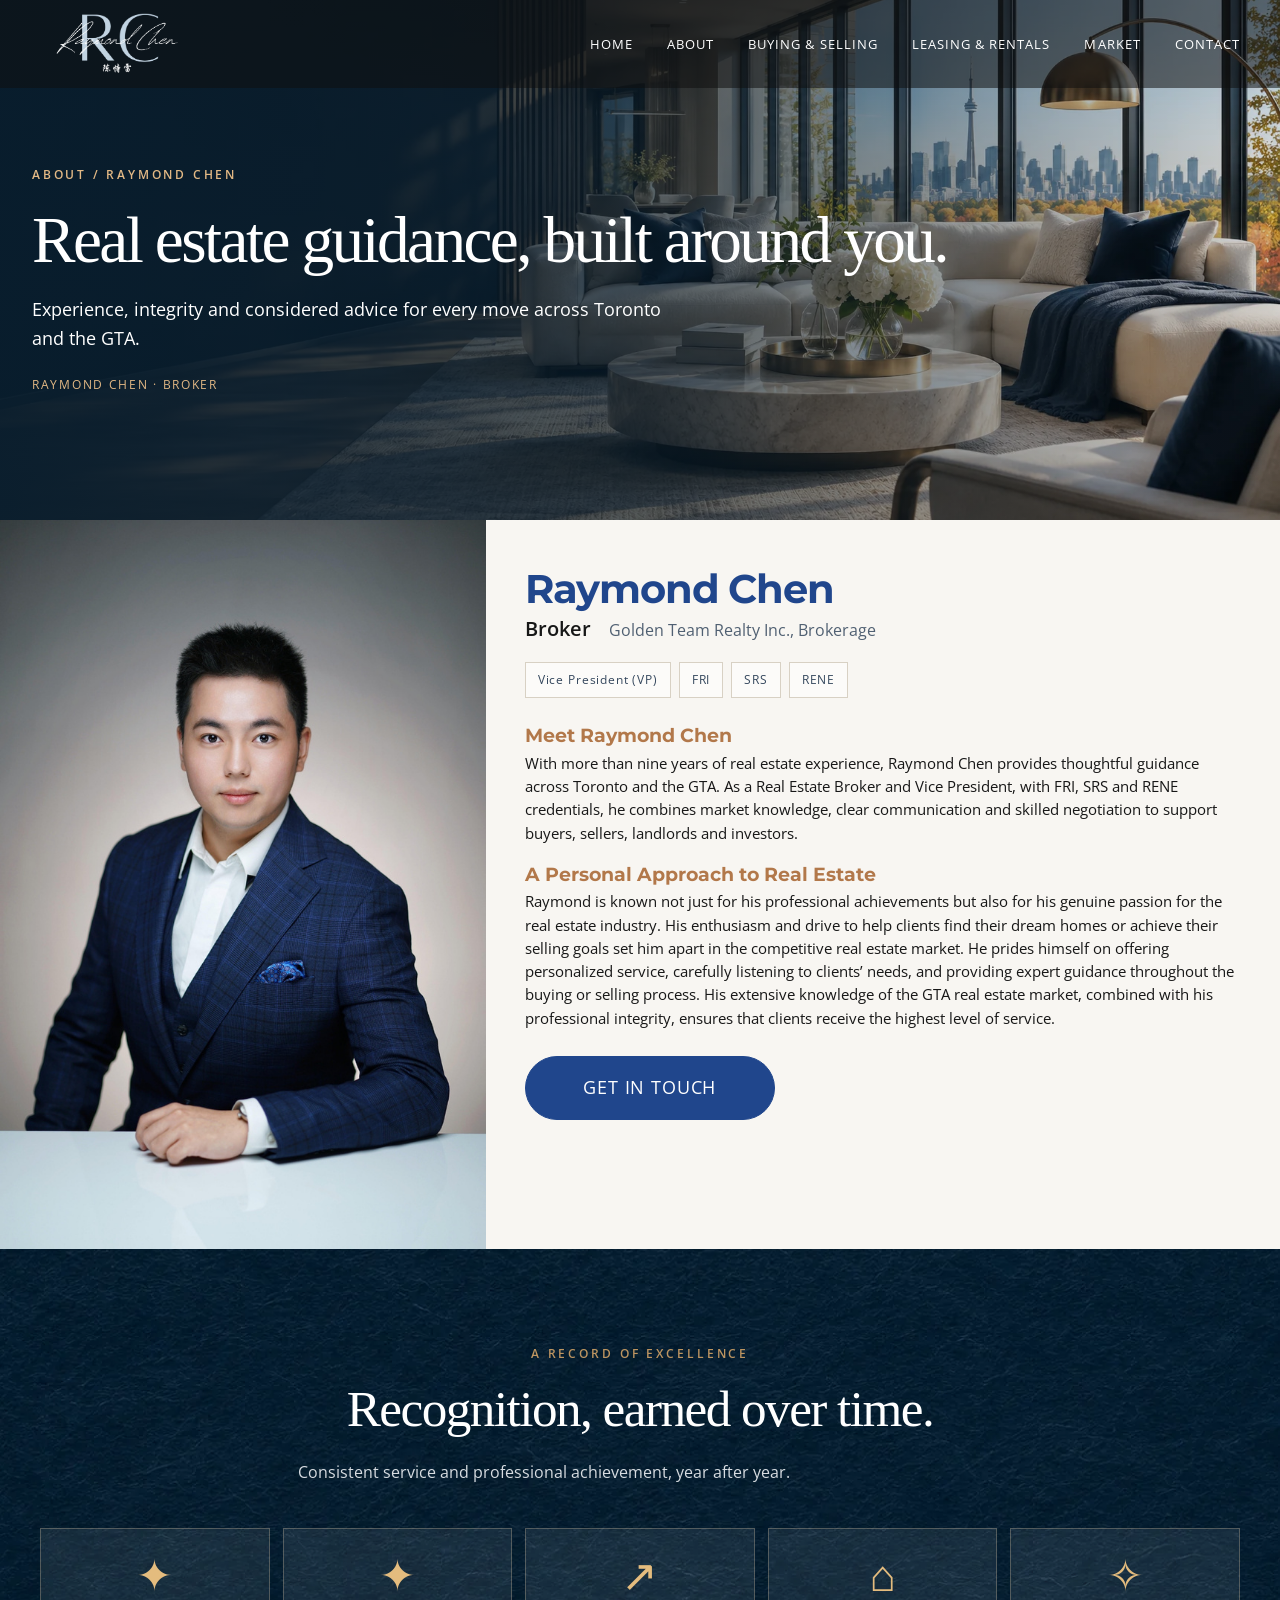
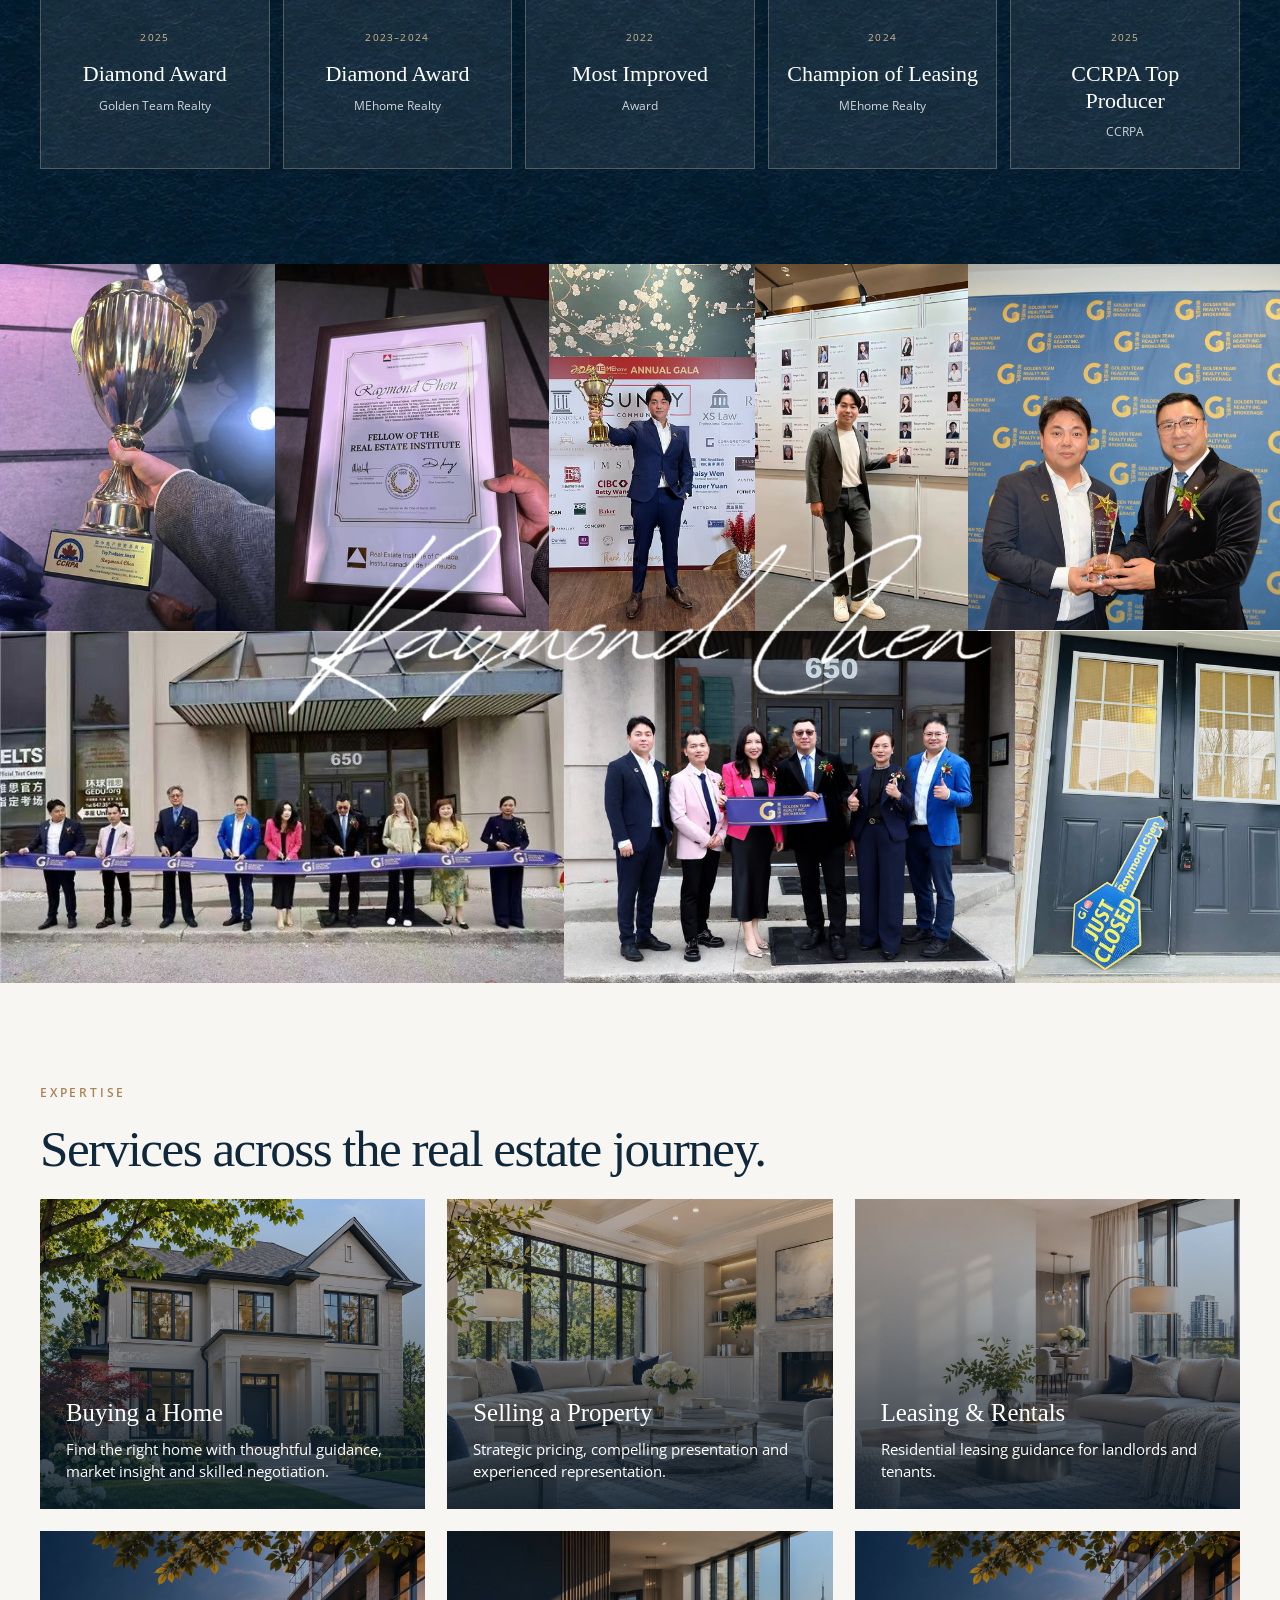
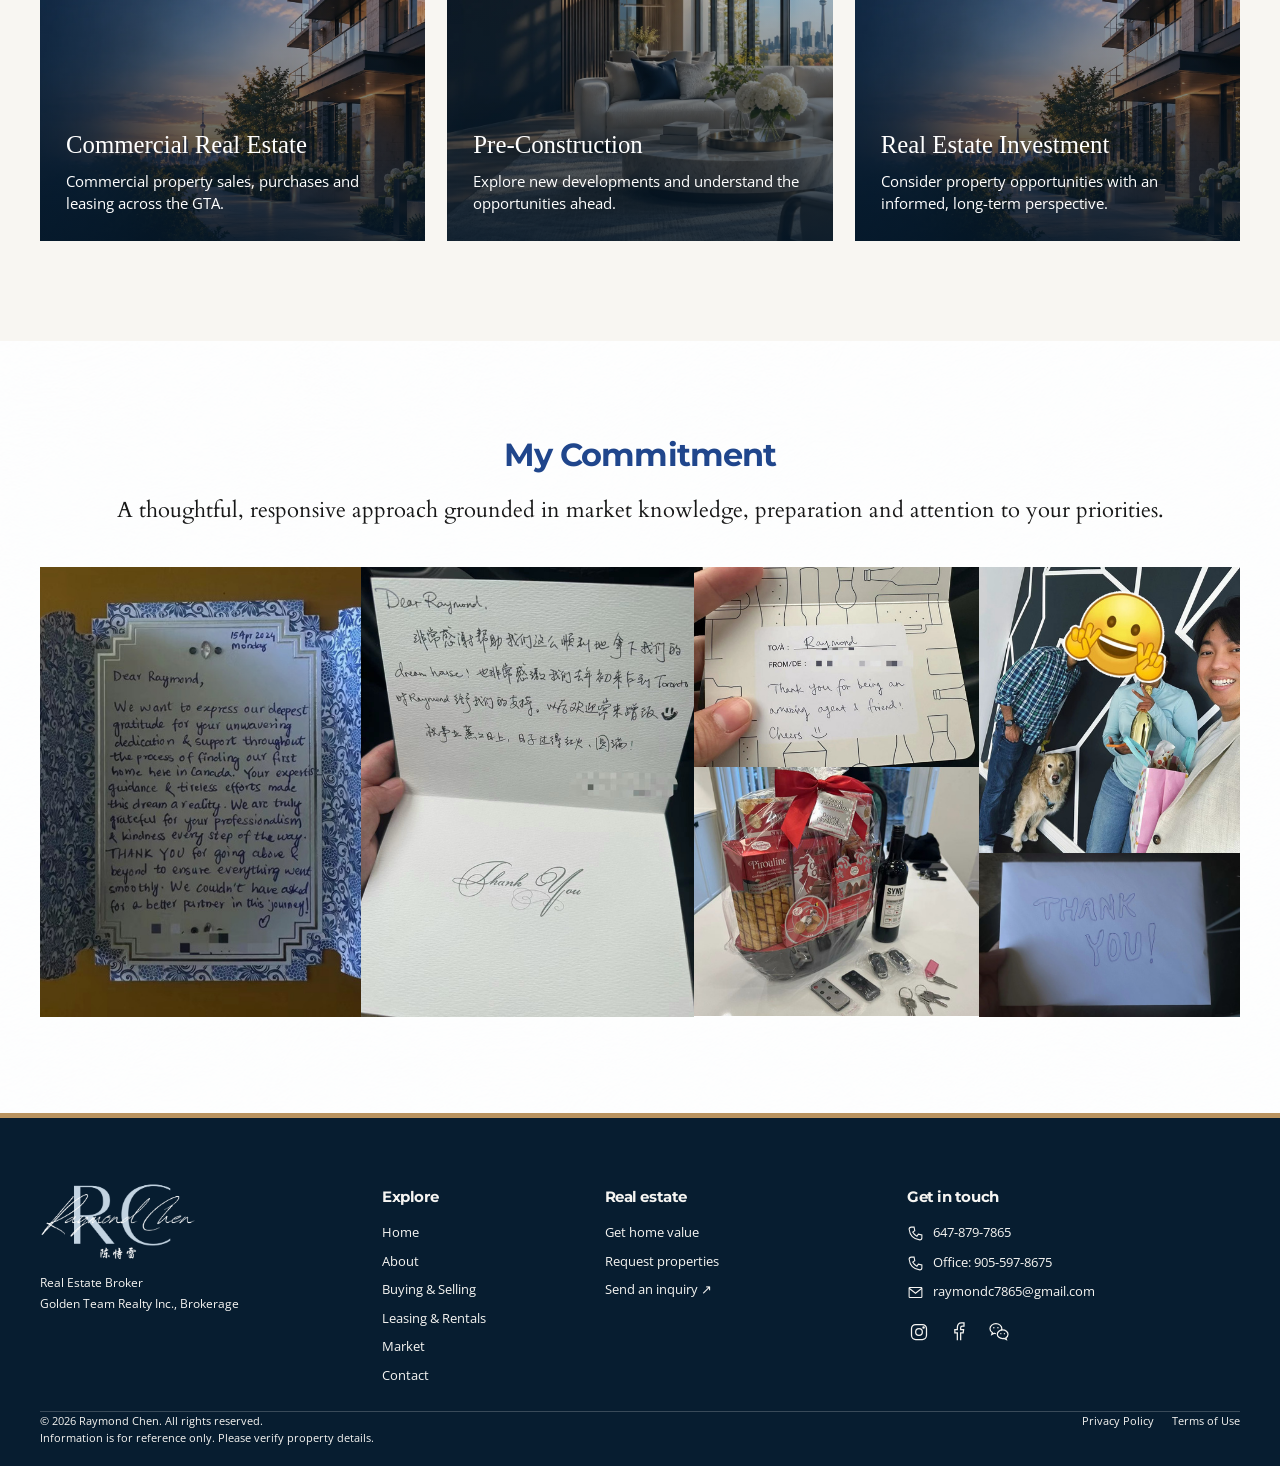
==== commit 3a6a90ed: "Add files via upload" ====
--- a/about/index.html
+++ b/about/index.html
@@ -1,3 +1,3 @@
 <!DOCTYPE html>
 
-<html lang="en-CA"><head><meta charset="utf-8"/><meta content="width=device-width,initial-scale=1" name="viewport"/><title>About Raymond Chen | Toronto &amp; GTA Real Estate Broker</title><meta content="Meet Raymond Chen, real estate broker at Golden Team Realty Inc. Read his story, professional achievements and approach to buying, selling, pre-construction and land." name="description"/><meta content="index,follow" name="robots"/><meta content="website" property="og:type"/><meta content="About Raymond Chen | Toronto &amp; GTA Real Estate Broker" property="og:title"/><meta content="Meet Raymond Chen, real estate broker at Golden Team Realty Inc. Read his story, professional achievements and approach to buying, selling, pre-construction and land." property="og:description"/><meta content="https://raymond-chen-real-estate.workspace-410986.chatgpt.site/assets/hero.webp" property="og:image"/><meta content="summary_large_image" name="twitter:card"/><link href="../brand.png" rel="icon"/><link href="../fonts.css" rel="stylesheet"/><link href="../site.css?v=2" rel="stylesheet"/><script type="application/ld+json">{"@context": "https://schema.org", "@type": "RealEstateAgent", "@id": "https://raymond-chen-real-estate.workspace-410986.chatgpt.site/#agent", "name": "Raymond Chen", "url": "https://raymond-chen-real-estate.workspace-410986.chatgpt.site", "telephone": "+1-647-879-7865", "email": "raymondc7865@gmail.com", "image": "https://raymond-chen-real-estate.workspace-410986.chatgpt.site/assets/raymond-portrait.jpg", "parentOrganization": {"@type": "Organization", "name": "Golden Team Realty Inc., Brokerage"}, "address": {"@type": "PostalAddress", "streetAddress": "650 Highway 7 East, Unit 306", "addressLocality": "Richmond Hill", "addressRegion": "ON", "postalCode": "L4B 2N7", "addressCountry": "CA"}, "areaServed": ["Toronto", "Greater Toronto Area", "Richmond Hill", "Markham", "Vaughan"], "sameAs": ["https://instagram.com/raymondccchen", "https://facebook.com/raymond.chen.73345"]}</script><link href="../revision.css?v=8" rel="stylesheet"/><link href="../luxury-redesign.css?v=1" rel="stylesheet"/><link href="../v3-refined.css?v=3" rel="stylesheet"/><link href="../editorial.css" rel="stylesheet"/><link href="../v5.css" rel="stylesheet"/><link href="../v6.css" rel="stylesheet"/><link href="../v7.css" rel="stylesheet"/></head><body class="about"><a class="skip-link" href="#main-content">Skip to content</a><header class="site-header"><div class="header-inner container"><a aria-label="Raymond Chen Home" class="site-logo" href="../index.html"><img alt="Raymond Chen" class="logo-dark" height="58" src="../brand.png" width="140"/><img alt="Raymond Chen" class="logo-light" height="70" src="../assets/logo-white.webp" width="160"/><span class="logo-name">Raymond Chen<small>Real Estate Broker</small></span></a><button aria-controls="site-nav" aria-expanded="false" aria-label="Open navigation" class="nav-toggle"><svg viewbox="0 0 24 24"><path d="M3 6h18M3 12h18M3 18h18"></path></svg></button><nav aria-label="Main navigation" class="site-nav" id="site-nav"><a href="../index.html">Home</a><a href="../about/index.html">About</a><a href="../buy-sell/index.html">Buying &amp; Selling</a><a href="../leasing/index.html">Leasing &amp; Rentals</a><a href="../market/index.html">Market</a><a href="../contact/index.html">Contact</a></nav></div></header><main class="site-main" id="main-content"><section class="about-hero-v7"><img alt="Elegant contemporary residential interior" fetchpriority="high" src="../assets/editorial-hero.webp"/><div class="about-hero-shade"></div><div class="container about-hero-content"><span class="editorial-eyebrow">ABOUT / RAYMOND CHEN</span><h1>A more personal approach<br/><em>to real estate.</em></h1><p>Experience, integrity and considered advice for every move across Toronto and the GTA.</p><span class="about-hero-signature">Raymond Chen · Broker</span></div></section><section class="about-biography"><div class="profile-grid"><div class="profile-photo"><img alt="Raymond Chen, Real Estate Broker" height="980" loading="lazy" src="../assets/raymond-portrait.jpg" width="654"/></div><div class="profile-copy"><h2>Raymond Chen</h2><p class="about-brokerage"><strong>Broker</strong><span>Golden Team Realty Inc., Brokerage</span></p><div class="credential-line"><span>Vice President (VP)</span><span>FRI</span><span>SRS</span><span>RENE</span></div><h3>Meet Raymond Chen</h3><p>With more than nine years of real estate experience, Raymond Chen provides thoughtful guidance across Toronto and the GTA. As a Real Estate Broker and Vice President, with FRI, SRS and RENE credentials, he combines market knowledge, clear communication and skilled negotiation to support buyers, sellers, landlords and investors.</p><h3>A Personal Approach to Real Estate</h3><p>Raymond is known not just for his professional achievements but also for his genuine passion for the real estate industry. His enthusiasm and drive to help clients find their dream homes or achieve their selling goals set him apart in the competitive real estate market. He prides himself on offering personalized service, carefully listening to clients’ needs, and providing expert guidance throughout the buying or selling process. His extensive knowledge of the GTA real estate market, combined with his professional integrity, ensures that clients receive the highest level of service.</p><a class="button" href="../contact/index.html#inquiry-form">Get in touch</a></div></div></section><section class="recognition-section"><div class="container"><div class="recognition-heading"><span class="eyebrow">A RECORD OF EXCELLENCE</span><h2>Recognition, earned over time.</h2><p>Consistent service and professional achievement, year after year.</p></div><div class="recognition-grid"><article class="recognition-card"><span class="recognition-icon">✦</span><span class="recognition-years">2023 · 2024 · 2025</span><h3>Diamond Award</h3><p>Three consecutive years</p></article><article class="recognition-card"><span class="recognition-icon">◇</span><span class="recognition-years">2020 · 2021 · 2022</span><h3>Gold Award</h3><p>Three consecutive years</p></article><article class="recognition-card"><span class="recognition-icon">↗</span><span class="recognition-years">2022</span><h3>Most Improved</h3><p>Award</p></article><article class="recognition-card"><span class="recognition-icon">⌂</span><span class="recognition-years">2024</span><h3>Champion of Leasing</h3><p>Recognition</p></article><article class="recognition-card"><span class="recognition-icon">✧</span><span class="recognition-years">2025</span><h3>CCRPA Top Producer</h3><p>Recognition</p></article></div></div></section><section aria-label="Raymond’s professional milestones" class="photo-mosaic"><a href="../assets/p2-04-X4.jpg" rel="noopener" style="left:0.0000000%;top:0.1186489%;width:21.4494876%;height:50.9114583%" target="_blank"><img alt="Raymond Chen professional milestone 1" loading="lazy" src="../assets/p2-04-X4.jpg" style="left:0.0000000%;top:-0.0000037%;width:100.0000000%;height:100.0000000%"/></a><a href="../assets/p2-05-X6.jpg" rel="noopener" style="left:21.4491945%;top:0.1186489%;width:21.4494890%;height:50.9114583%" target="_blank"><img alt="Raymond Chen professional milestone 2" loading="lazy" src="../assets/p2-05-X6.jpg" style="left:0.0000000%;top:-0.0000037%;width:99.9999934%;height:100.0000000%"/></a><a href="../assets/p2-07-X8.jpg" rel="noopener" style="left:42.8983895%;top:0.1186489%;width:16.1054201%;height:50.9114583%" target="_blank"><img alt="Raymond Chen professional milestone 3" loading="lazy" src="../assets/p2-07-X8.jpg" style="left:-1.3400725%;top:-8.9012980%;width:117.2727068%;height:117.3913043%"/></a><a href="../assets/p2-06-X7.jpg" rel="noopener" style="left:59.0048890%;top:0.1186489%;width:17.4231332%;height:50.9114583%" target="_blank"><img alt="Raymond Chen professional milestone 4" loading="lazy" src="../assets/p2-06-X7.jpg" style="left:-17.1664807%;top:-5.2209714%;width:145.7983193%;height:119.1815857%"/></a><a href="../assets/p2-08-X9.jpg" rel="noopener" style="left:75.6410987%;top:0.0000000%;width:24.3589004%;height:51.0416667%" target="_blank"><img alt="Raymond Chen professional milestone 5" loading="lazy" src="../assets/p2-08-X9.jpg" style="left:-35.2408977%;top:-5.0665755%;width:185.4286282%;height:104.8469388%"/></a><a href="../assets/p2-11-X12.jpg" rel="noopener" style="left:0.0000000%;top:50.9860075%;width:44.0702782%;height:48.9583283%" target="_blank"><img alt="Raymond Chen professional milestone 6" loading="lazy" src="../assets/p2-11-X12.jpg" style="left:0.0000000%;top:-0.0000068%;width:100.0000000%;height:100.0000102%"/></a><a href="../assets/p2-09-X10.jpg" rel="noopener" style="left:44.0910641%;top:50.9860075%;width:35.2122959%;height:48.9583283%" target="_blank"><img alt="Raymond Chen professional milestone 7" loading="lazy" src="../assets/p2-09-X10.jpg" style="left:-9.0680889%;top:-0.0000068%;width:117.4636202%;height:100.0000102%"/></a><a href="../assets/p2-10-X11.jpg" rel="noopener" style="left:79.3323174%;top:50.9860075%;width:20.6442111%;height:48.9583283%" target="_blank"><img alt="Raymond Chen professional milestone 8" loading="lazy" src="../assets/p2-10-X11.jpg" style="left:0.0000000%;top:-0.0000068%;width:100.0000272%;height:100.0000102%"/></a><img alt="Raymond Chen signature" class="mosaic-signature" height="452" src="../assets/milestone-signature.png" width="1480"/></section><section class="editorial-section"><div class="container"><div class="editorial-eyebrow">EXPERTISE</div><h2>Services across the real estate journey.</h2><div class="editorial-grid"><div class="editorial-card"><img alt="Buying a Home visual" loading="lazy" src="../assets/editorial-home.webp"/><div class="content"><h3>Buying a Home</h3><p>Find the right home with thoughtful guidance, market insight and skilled negotiation.</p></div></div><div class="editorial-card"><img alt="Selling a Property visual" loading="lazy" src="../assets/editorial-sell.webp"/><div class="content"><h3>Selling a Property</h3><p>Strategic pricing, compelling presentation and experienced representation.</p></div></div><div class="editorial-card"><img alt="Leasing &amp; Rentals visual" loading="lazy" src="../assets/editorial-lease.webp"/><div class="content"><h3>Leasing &amp; Rentals</h3><p>Residential leasing guidance for landlords and tenants.</p></div></div><div class="editorial-card"><img alt="Commercial Real Estate visual" loading="lazy" src="../assets/editorial-buy.webp"/><div class="content"><h3>Commercial Real Estate</h3><p>Commercial property sales, purchases and leasing across the GTA.</p></div></div><div class="editorial-card"><img alt="Pre-Construction visual" loading="lazy" src="../assets/editorial-hero.webp"/><div class="content"><h3>Pre-Construction</h3><p>Explore new developments and understand the opportunities ahead.</p></div></div><div class="editorial-card"><img alt="Toronto architecture and real estate investment" loading="lazy" src="../assets/editorial-buy.webp"/><div class="content"><h3>Real Estate Investment</h3><p>Consider property opportunities with an informed, long-term perspective.</p></div></div></div></div></section><section class="testimonial-section section"><div class="container"><div class="section-head"><div><h2>TESTIMONIAL</h2><p class="serif-intro">Expertise, dedication, and a warm touch—Raymond Chen delivers seamless real estate experiences.</p></div></div><div class="review-gallery"><a class="reveal" href="../assets/p2-15-X7.jpg" rel="noopener" style="left:0.0000000%;top:0.0000000%;width:26.7203514%;height:99.8829497%" target="_blank"><img alt="Client thank-you note or appreciation shared with Raymond Chen" loading="lazy" src="../assets/p2-15-X7.jpg" style="left:-24.9599772%;top:0.0000056%;width:172.3287671%;height:101.9531250%"/></a><a class="reveal" href="../assets/p2-16-X8.jpg" rel="noopener" style="left:26.7133454%;top:0.0000000%;width:27.7452416%;height:99.8829497%" target="_blank"><img alt="Client thank-you note or appreciation shared with Raymond Chen" loading="lazy" src="../assets/p2-16-X8.jpg" style="left:-0.5511624%;top:-0.0000019%;width:101.0554191%;height:100.0000075%"/></a><a class="reveal" href="../assets/p2-14-X5.jpg" rel="noopener" style="left:54.4763104%;top:0.0000000%;width:23.7188873%;height:44.4791298%" target="_blank"><img alt="Client thank-you note or appreciation shared with Raymond Chen" loading="lazy" src="../assets/p2-14-X5.jpg" style="left:-6.4385086%;top:-17.7521838%;width:111.7283951%;height:118.8596391%"/></a><a class="reveal" href="../assets/p2-18-X10.jpg" rel="noopener" style="left:54.4763104%;top:44.4518561%;width:23.7188873%;height:55.4038311%" target="_blank"><img alt="Client thank-you note or appreciation shared with Raymond Chen" loading="lazy" src="../assets/p2-18-X10.jpg" style="left:0.0000000%;top:-13.8661818%;width:100.0000000%;height:152.1126555%"/></a><a class="reveal" href="../assets/p2-19-X11.jpg" rel="noopener" style="left:78.2226108%;top:0.0000000%;width:21.7423189%;height:63.5973506%" target="_blank"><img alt="Client thank-you note or appreciation shared with Raymond Chen" loading="lazy" src="../assets/p2-19-X11.jpg" style="left:0.0000000%;top:-20.8773534%;width:99.9999741%;height:121.7791222%"/></a><a class="reveal" href="../assets/p2-17-X9.jpg" rel="noopener" style="left:78.2226108%;top:63.5193626%;width:21.7423189%;height:36.4806867%" target="_blank"><img alt="Client thank-you note or appreciation shared with Raymond Chen" loading="lazy" src="../assets/p2-17-X9.jpg" style="left:0.0000000%;top:-9.7686246%;width:99.9999741%;height:119.2513369%"/></a></div></div></section></main><footer class="site-footer" id="contact-footer" tabindex="-1"><div class="container"><div class="footer-grid compact-footer"><div class="footer-identity"><a aria-label="Raymond Chen Home" class="footer-logo-link" href="../index.html"><svg aria-label="Raymond Chen — 陈恃雷" class="footer-logo" height="110" role="img" viewbox="454 1226 3639 1816" width="220"><image height="4724" href="../assets/footer-logo.png" width="4724"/></svg></a><p>Real Estate Broker<br/>Golden Team Realty Inc., Brokerage</p></div><div><h2>Explore</h2><div class="footer-links"><a href="../index.html">Home</a><a href="../about/index.html">About</a><a href="../buy-sell/index.html">Buying &amp; Selling</a><a href="../leasing/index.html">Leasing &amp; Rentals</a><a href="../market/index.html">Market</a><a href="../contact/index.html">Contact</a></div></div><div><h2>Real estate</h2><div class="footer-links"><a href="../contact/index.html#inquiry-form" rel="noopener" target="_blank">Get home value</a><a href="../contact/index.html#inquiry-form" rel="noopener" target="_blank">Request properties</a><a href="../contact/index.html#inquiry-form">Send an inquiry ↗</a></div></div><div><h2>Get in touch</h2><div class="footer-contact"><a href="tel:+16478797865"><svg aria-hidden="true" viewbox="0 0 24 24"><path d="M6 3h4l1 5-3 2a15 15 0 0 0 6 6l2-3 5 1v4a3 3 0 0 1-3 3C9 20 4 15 3 6a3 3 0 0 1 3-3Z"></path></svg><span>647-879-7865</span></a><a href="tel:+19055978675"><svg aria-hidden="true" viewbox="0 0 24 24"><path d="M6 3h4l1 5-3 2a15 15 0 0 0 6 6l2-3 5 1v4a3 3 0 0 1-3 3C9 20 4 15 3 6a3 3 0 0 1 3-3Z"></path></svg><span>Office: 905-597-8675</span></a><a href="mailto:raymondc7865@gmail.com"><svg aria-hidden="true" viewbox="0 0 24 24"><rect height="14" rx="1" width="18" x="3" y="5"></rect><path d="m3 6 9 7 9-7"></path></svg><span>raymondc7865@gmail.com</span></a></div><div class="footer-socials"><a aria-label="Instagram" href="https://instagram.com/raymondccchen" rel="noopener noreferrer" target="_blank"><svg aria-hidden="true" viewbox="0 0 24 24"><rect height="18" rx="5" width="18" x="3" y="3"></rect><circle cx="12" cy="12" r="4"></circle><circle cx="17.5" cy="6.5" r=".8"></circle></svg></a><a aria-label="Facebook" href="https://facebook.com/raymond.chen.73345" rel="noopener noreferrer" target="_blank"><svg aria-hidden="true" viewbox="0 0 24 24"><path d="M14 22v-9h3l.5-4H14V7c0-1 .5-2 2-2h2V1h-3c-4 0-5 2-5 6v2H7v4h3v9"></path></svg></a><a aria-label="WeChat" href="https://raymondchen.ca/wechat" rel="noopener noreferrer" target="_blank"><svg aria-hidden="true" class="wechat-icon" viewbox="0 0 24 24"><path d="M14.9 10.3c.3-.7.5-1.5.5-2.3C15.4 4.7 12.2 2 8.3 2S1.2 4.7 1.2 8c0 1.9 1.1 3.6 2.8 4.7L3.3 15l3-1.5c.7.2 1.3.3 2 .3"></path><path d="M22.8 14.7c0-2.9-2.9-5.2-6.4-5.2S10 11.8 10 14.7s2.9 5.2 6.4 5.2c.6 0 1.2-.1 1.8-.2l2.7 1.3-.6-2c1.5-1 2.5-2.5 2.5-4.3Z"></path><g fill="currentColor" stroke="none"><circle cx="5.8" cy="7" r=".9"></circle><circle cx="10.7" cy="7" r=".9"></circle><circle cx="14.2" cy="14" r=".8"></circle><circle cx="18.5" cy="14" r=".8"></circle></g></svg></a></div></div></div><div class="footer-base"><p>© 2026 Raymond Chen. All rights reserved.<br/>Information is for reference only. Please verify property details.</p><div><a href="../privacy/index.html">Privacy Policy</a><a href="../terms/index.html">Terms of Use</a></div></div></div></footer><script src="../site.js?v=2"></script></body></html>+<html lang="en-CA"><head><meta charset="utf-8"/><meta content="width=device-width,initial-scale=1" name="viewport"/><title>About Raymond Chen | Toronto Real Estate Broker</title><meta content="Learn about Raymond Chen’s real estate experience, professional designations and client-focused approach across Toronto and the GTA." name="description"/><meta content="index,follow" name="robots"/><meta content="website" property="og:type"/><meta content="About Raymond Chen | Toronto Real Estate Broker" property="og:title"/><meta content="Learn about Raymond Chen’s real estate experience, professional designations and client-focused approach across Toronto and the GTA." property="og:description"/><meta content="https://sparkone-sue.github.io/Raymond/assets/editorial-hero.webp" property="og:image"/><meta content="summary_large_image" name="twitter:card"/><link href="../brand.png" rel="icon"/><link href="../fonts.css" rel="stylesheet"/><link href="../site.css?v=2" rel="stylesheet"/><script type="application/ld+json">{"@context": "https://schema.org", "@type": "RealEstateAgent", "@id": "https://sparkone-sue.github.io/Raymond/#agent", "name": "Raymond Chen", "url": "https://sparkone-sue.github.io/Raymond/", "telephone": "+1-647-879-7865", "email": "raymondc7865@gmail.com", "image": "https://sparkone-sue.github.io/Raymond/assets/raymond-portrait.jpg", "parentOrganization": {"@type": "Organization", "name": "Golden Team Realty Inc., Brokerage"}, "address": {"@type": "PostalAddress", "streetAddress": "650 Highway 7 East, Unit 306", "addressLocality": "Richmond Hill", "addressRegion": "ON", "postalCode": "L4B 2N7", "addressCountry": "CA"}, "areaServed": ["Toronto", "Greater Toronto Area", "Richmond Hill", "Markham", "Vaughan"], "sameAs": ["https://instagram.com/raymondccchen", "https://facebook.com/raymond.chen.73345"]}</script><link href="../revision.css?v=8" rel="stylesheet"/><link href="../luxury-redesign.css?v=1" rel="stylesheet"/><link href="../v3-refined.css?v=3" rel="stylesheet"/><link href="../editorial.css" rel="stylesheet"/><link href="../v5.css" rel="stylesheet"/><link href="../v6.css" rel="stylesheet"/><link href="../v7.css" rel="stylesheet"/><link href="https://sparkone-sue.github.io/Raymond/about/index.html" rel="canonical"/><meta content="https://sparkone-sue.github.io/Raymond/about/index.html" property="og:url"/><link href="../v13-mobile.css" rel="stylesheet"/></head><body class="about"><a class="skip-link" href="#main-content">Skip to content</a><header class="site-header"><div class="header-inner container"><a aria-label="Raymond Chen Home" class="site-logo" href="../index.html"><img alt="Raymond Chen" class="logo-dark" height="58" src="../brand.png" width="140"/><img alt="Raymond Chen" class="logo-light" height="70" src="../assets/logo-white.webp" width="160"/><span class="logo-name">Raymond Chen<small>Real Estate Broker</small></span></a><button aria-controls="site-nav" aria-expanded="false" aria-label="Open navigation" class="nav-toggle"><svg viewbox="0 0 24 24"><path d="M3 6h18M3 12h18M3 18h18"></path></svg></button><nav aria-label="Main navigation" class="site-nav" id="site-nav"><a href="../index.html">Home</a><a href="../about/index.html">About</a><a href="../buy-sell/index.html">Buying &amp; Selling</a><a href="../leasing/index.html">Leasing &amp; Rentals</a><a href="../market/index.html">Market</a><a href="../contact/index.html">Contact</a></nav></div></header><main class="site-main" id="main-content"><section class="about-hero-v7"><img alt="Elegant contemporary residential interior" fetchpriority="high" src="../assets/editorial-hero.webp"/><div class="about-hero-shade"></div><div class="container about-hero-content"><span class="editorial-eyebrow">ABOUT / RAYMOND CHEN</span><h1>Real estate guidance, built around you.</h1><p>Experience, integrity and considered advice for every move across Toronto and the GTA.</p><span class="about-hero-signature">Raymond Chen · Broker</span></div></section><section class="about-biography"><div class="profile-grid"><div class="profile-photo"><img alt="Raymond Chen, Real Estate Broker" height="980" loading="lazy" src="../assets/raymond-portrait.jpg" width="654"/></div><div class="profile-copy"><h2>Raymond Chen</h2><p class="about-brokerage"><strong>Broker</strong><span>Golden Team Realty Inc., Brokerage</span></p><div class="credential-line"><span>Vice President (VP)</span><span>FRI</span><span>SRS</span><span>RENE</span></div><h3>Meet Raymond Chen</h3><p>With more than nine years of real estate experience, Raymond Chen provides thoughtful guidance across Toronto and the GTA. As a Real Estate Broker and Vice President, with FRI, SRS and RENE credentials, he combines market knowledge, clear communication and skilled negotiation to support buyers, sellers, landlords and investors.</p><h3>A Personal Approach to Real Estate</h3><p>Raymond is known not just for his professional achievements but also for his genuine passion for the real estate industry. His enthusiasm and drive to help clients find their dream homes or achieve their selling goals set him apart in the competitive real estate market. He prides himself on offering personalized service, carefully listening to clients’ needs, and providing expert guidance throughout the buying or selling process. His extensive knowledge of the GTA real estate market, combined with his professional integrity, ensures that clients receive the highest level of service.</p><a class="button" href="../contact/index.html#inquiry-form">Get in touch</a></div></div></section><section class="recognition-section"><div class="container"><div class="recognition-heading"><span class="eyebrow">A RECORD OF EXCELLENCE</span><h2>Recognition, earned over time.</h2><p>Consistent service and professional achievement, year after year.</p></div><div class="recognition-grid"><article class="recognition-card"><span class="recognition-icon">✦</span><span class="recognition-years">2025</span><h3>Diamond Award</h3><p>Golden Team Realty</p></article><article class="recognition-card"><span class="recognition-icon">✦</span><span class="recognition-years">2023–2024</span><h3>Diamond Award</h3><p>MEhome Realty</p></article><article class="recognition-card"><span class="recognition-icon">↗</span><span class="recognition-years">2022</span><h3>Most Improved</h3><p>Award</p></article><article class="recognition-card"><span class="recognition-icon">⌂</span><span class="recognition-years">2024</span><h3>Champion of Leasing</h3><p>MEhome Realty</p></article><article class="recognition-card"><span class="recognition-icon">✧</span><span class="recognition-years">2025</span><h3>CCRPA Top Producer</h3><p>CCRPA</p></article></div></div></section><section aria-label="Raymond’s professional milestones" class="photo-mosaic"><a href="../assets/p2-04-X4.jpg" rel="noopener" style="left:0.0000000%;top:0.1186489%;width:21.4494876%;height:50.9114583%" target="_blank"><img alt="Raymond Chen professional milestone 1" loading="lazy" src="../assets/p2-04-X4.jpg" style="left:0.0000000%;top:-0.0000037%;width:100.0000000%;height:100.0000000%"/></a><a href="../assets/p2-05-X6.jpg" rel="noopener" style="left:21.4491945%;top:0.1186489%;width:21.4494890%;height:50.9114583%" target="_blank"><img alt="Raymond Chen professional milestone 2" loading="lazy" src="../assets/p2-05-X6.jpg" style="left:0.0000000%;top:-0.0000037%;width:99.9999934%;height:100.0000000%"/></a><a href="../assets/p2-07-X8.jpg" rel="noopener" style="left:42.8983895%;top:0.1186489%;width:16.1054201%;height:50.9114583%" target="_blank"><img alt="Raymond Chen professional milestone 3" loading="lazy" src="../assets/p2-07-X8.jpg" style="left:-1.3400725%;top:-8.9012980%;width:117.2727068%;height:117.3913043%"/></a><a href="../assets/p2-06-X7.jpg" rel="noopener" style="left:59.0048890%;top:0.1186489%;width:17.4231332%;height:50.9114583%" target="_blank"><img alt="Raymond Chen professional milestone 4" loading="lazy" src="../assets/p2-06-X7.jpg" style="left:-17.1664807%;top:-5.2209714%;width:145.7983193%;height:119.1815857%"/></a><a href="../assets/p2-08-X9.jpg" rel="noopener" style="left:75.6410987%;top:0.0000000%;width:24.3589004%;height:51.0416667%" target="_blank"><img alt="Raymond Chen professional milestone 5" loading="lazy" src="../assets/p2-08-X9.jpg" style="left:-35.2408977%;top:-5.0665755%;width:185.4286282%;height:104.8469388%"/></a><a href="../assets/p2-11-X12.jpg" rel="noopener" style="left:0.0000000%;top:50.9860075%;width:44.0702782%;height:48.9583283%" target="_blank"><img alt="Raymond Chen professional milestone 6" loading="lazy" src="../assets/p2-11-X12.jpg" style="left:0.0000000%;top:-0.0000068%;width:100.0000000%;height:100.0000102%"/></a><a href="../assets/p2-09-X10.jpg" rel="noopener" style="left:44.0910641%;top:50.9860075%;width:35.2122959%;height:48.9583283%" target="_blank"><img alt="Raymond Chen professional milestone 7" loading="lazy" src="../assets/p2-09-X10.jpg" style="left:-9.0680889%;top:-0.0000068%;width:117.4636202%;height:100.0000102%"/></a><a href="../assets/p2-10-X11.jpg" rel="noopener" style="left:79.3323174%;top:50.9860075%;width:20.6442111%;height:48.9583283%" target="_blank"><img alt="Raymond Chen professional milestone 8" loading="lazy" src="../assets/p2-10-X11.jpg" style="left:0.0000000%;top:-0.0000068%;width:100.0000272%;height:100.0000102%"/></a><img alt="Raymond Chen signature" class="mosaic-signature" height="452" src="../assets/milestone-signature.png" width="1480"/></section><section class="editorial-section"><div class="container"><div class="editorial-eyebrow">EXPERTISE</div><h2>Services across the real estate journey.</h2><div class="editorial-grid"><div class="editorial-card"><img alt="Buying a Home visual" loading="lazy" src="../assets/editorial-home.webp"/><div class="content"><h3>Buying a Home</h3><p>Find the right home with thoughtful guidance, market insight and skilled negotiation.</p></div></div><div class="editorial-card"><img alt="Selling a Property visual" loading="lazy" src="../assets/editorial-sell.webp"/><div class="content"><h3>Selling a Property</h3><p>Strategic pricing, compelling presentation and experienced representation.</p></div></div><div class="editorial-card"><img alt="Leasing &amp; Rentals visual" loading="lazy" src="../assets/editorial-lease.webp"/><div class="content"><h3>Leasing &amp; Rentals</h3><p>Residential leasing guidance for landlords and tenants.</p></div></div><div class="editorial-card"><img alt="Commercial Real Estate visual" loading="lazy" src="../assets/editorial-buy.webp"/><div class="content"><h3>Commercial Real Estate</h3><p>Commercial property sales, purchases and leasing across the GTA.</p></div></div><div class="editorial-card"><img alt="Pre-Construction visual" loading="lazy" src="../assets/editorial-hero.webp"/><div class="content"><h3>Pre-Construction</h3><p>Explore new developments and understand the opportunities ahead.</p></div></div><div class="editorial-card"><img alt="Toronto architecture and real estate investment" loading="lazy" src="../assets/editorial-buy.webp"/><div class="content"><h3>Real Estate Investment</h3><p>Consider property opportunities with an informed, long-term perspective.</p></div></div></div></div></section><section class="testimonial-section section"><div class="container"><div class="section-head"><div><h2>My Commitment</h2><p class="serif-intro">A thoughtful, responsive approach grounded in market knowledge, preparation and attention to your priorities.</p></div></div><div class="review-gallery"><a class="reveal" href="../assets/p2-15-X7.jpg" rel="noopener" style="left:0.0000000%;top:0.0000000%;width:26.7203514%;height:99.8829497%" target="_blank"><img alt="Client thank-you note or appreciation shared with Raymond Chen" loading="lazy" src="../assets/p2-15-X7.jpg" style="left:-24.9599772%;top:0.0000056%;width:172.3287671%;height:101.9531250%"/></a><a class="reveal" href="../assets/p2-16-X8.jpg" rel="noopener" style="left:26.7133454%;top:0.0000000%;width:27.7452416%;height:99.8829497%" target="_blank"><img alt="Client thank-you note or appreciation shared with Raymond Chen" loading="lazy" src="../assets/p2-16-X8.jpg" style="left:-0.5511624%;top:-0.0000019%;width:101.0554191%;height:100.0000075%"/></a><a class="reveal" href="../assets/p2-14-X5.jpg" rel="noopener" style="left:54.4763104%;top:0.0000000%;width:23.7188873%;height:44.4791298%" target="_blank"><img alt="Client thank-you note or appreciation shared with Raymond Chen" loading="lazy" src="../assets/p2-14-X5.jpg" style="left:-6.4385086%;top:-17.7521838%;width:111.7283951%;height:118.8596391%"/></a><a class="reveal" href="../assets/p2-18-X10.jpg" rel="noopener" style="left:54.4763104%;top:44.4518561%;width:23.7188873%;height:55.4038311%" target="_blank"><img alt="Client thank-you note or appreciation shared with Raymond Chen" loading="lazy" src="../assets/p2-18-X10.jpg" style="left:0.0000000%;top:-13.8661818%;width:100.0000000%;height:152.1126555%"/></a><a class="reveal" href="../assets/p2-19-X11.jpg" rel="noopener" style="left:78.2226108%;top:0.0000000%;width:21.7423189%;height:63.5973506%" target="_blank"><img alt="Client thank-you note or appreciation shared with Raymond Chen" loading="lazy" src="../assets/p2-19-X11.jpg" style="left:0.0000000%;top:-20.8773534%;width:99.9999741%;height:121.7791222%"/></a><a class="reveal" href="../assets/p2-17-X9.jpg" rel="noopener" style="left:78.2226108%;top:63.5193626%;width:21.7423189%;height:36.4806867%" target="_blank"><img alt="Client thank-you note or appreciation shared with Raymond Chen" loading="lazy" src="../assets/p2-17-X9.jpg" style="left:0.0000000%;top:-9.7686246%;width:99.9999741%;height:119.2513369%"/></a></div></div></section></main><footer class="site-footer" id="contact-footer" tabindex="-1"><div class="container"><div class="footer-grid compact-footer"><div class="footer-identity"><a aria-label="Raymond Chen Home" class="footer-logo-link" href="../index.html"><svg aria-label="Raymond Chen — 陈恃雷" class="footer-logo" height="110" role="img" viewbox="454 1226 3639 1816" width="220"><image height="4724" href="../assets/footer-logo.png" width="4724"/></svg></a><p>Real Estate Broker<br/>Golden Team Realty Inc., Brokerage</p></div><div><h2>Explore</h2><div class="footer-links"><a href="../index.html">Home</a><a href="../about/index.html">About</a><a href="../buy-sell/index.html">Buying &amp; Selling</a><a href="../leasing/index.html">Leasing &amp; Rentals</a><a href="../market/index.html">Market</a><a href="../contact/index.html">Contact</a></div></div><div><h2>Real estate</h2><div class="footer-links"><a href="../contact/index.html#inquiry-form" rel="noopener" target="_blank">Get home value</a><a href="../contact/index.html#inquiry-form" rel="noopener" target="_blank">Request properties</a><a href="../contact/index.html#inquiry-form">Send an inquiry ↗</a></div></div><div><h2>Get in touch</h2><div class="footer-contact"><a href="tel:+16478797865"><svg aria-hidden="true" viewbox="0 0 24 24"><path d="M6 3h4l1 5-3 2a15 15 0 0 0 6 6l2-3 5 1v4a3 3 0 0 1-3 3C9 20 4 15 3 6a3 3 0 0 1 3-3Z"></path></svg><span>647-879-7865</span></a><a href="tel:+19055978675"><svg aria-hidden="true" viewbox="0 0 24 24"><path d="M6 3h4l1 5-3 2a15 15 0 0 0 6 6l2-3 5 1v4a3 3 0 0 1-3 3C9 20 4 15 3 6a3 3 0 0 1 3-3Z"></path></svg><span>Office: 905-597-8675</span></a><a href="mailto:raymondc7865@gmail.com"><svg aria-hidden="true" viewbox="0 0 24 24"><rect height="14" rx="1" width="18" x="3" y="5"></rect><path d="m3 6 9 7 9-7"></path></svg><span>raymondc7865@gmail.com</span></a></div><div class="footer-socials"><a aria-label="Instagram" href="https://instagram.com/raymondccchen" rel="noopener noreferrer" target="_blank"><svg aria-hidden="true" viewbox="0 0 24 24"><rect height="18" rx="5" width="18" x="3" y="3"></rect><circle cx="12" cy="12" r="4"></circle><circle cx="17.5" cy="6.5" r=".8"></circle></svg></a><a aria-label="Facebook" href="https://facebook.com/raymond.chen.73345" rel="noopener noreferrer" target="_blank"><svg aria-hidden="true" viewbox="0 0 24 24"><path d="M14 22v-9h3l.5-4H14V7c0-1 .5-2 2-2h2V1h-3c-4 0-5 2-5 6v2H7v4h3v9"></path></svg></a><a aria-label="WeChat" href="https://raymondchen.ca/wechat" rel="noopener noreferrer" target="_blank"><svg aria-hidden="true" class="wechat-icon" viewbox="0 0 24 24"><path d="M14.9 10.3c.3-.7.5-1.5.5-2.3C15.4 4.7 12.2 2 8.3 2S1.2 4.7 1.2 8c0 1.9 1.1 3.6 2.8 4.7L3.3 15l3-1.5c.7.2 1.3.3 2 .3"></path><path d="M22.8 14.7c0-2.9-2.9-5.2-6.4-5.2S10 11.8 10 14.7s2.9 5.2 6.4 5.2c.6 0 1.2-.1 1.8-.2l2.7 1.3-.6-2c1.5-1 2.5-2.5 2.5-4.3Z"></path><g fill="currentColor" stroke="none"><circle cx="5.8" cy="7" r=".9"></circle><circle cx="10.7" cy="7" r=".9"></circle><circle cx="14.2" cy="14" r=".8"></circle><circle cx="18.5" cy="14" r=".8"></circle></g></svg></a></div></div></div><div class="footer-base"><p>© 2026 Raymond Chen. All rights reserved.<br/>Information is for reference only. Please verify property details.</p><div><a href="../privacy/index.html">Privacy Policy</a><a href="../terms/index.html">Terms of Use</a></div></div></div></footer><script src="../site.js?v=2"></script></body></html>
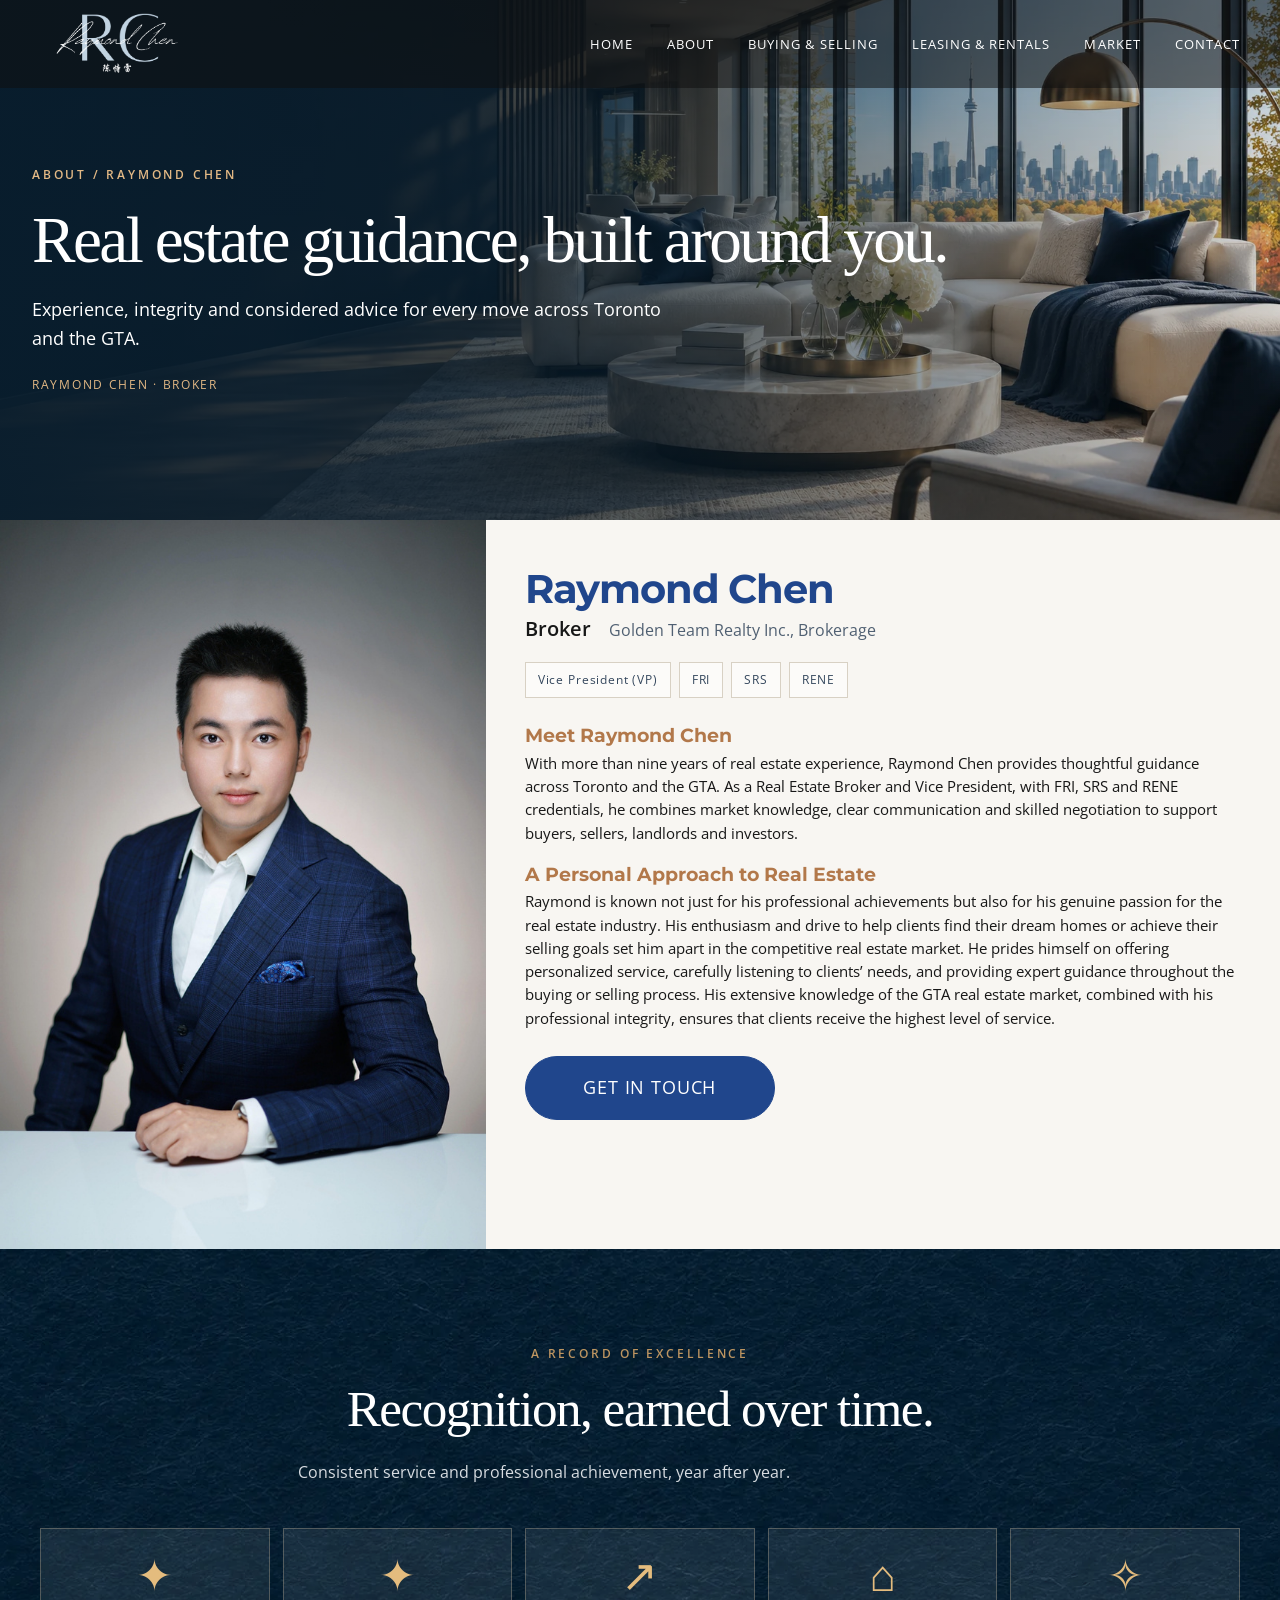
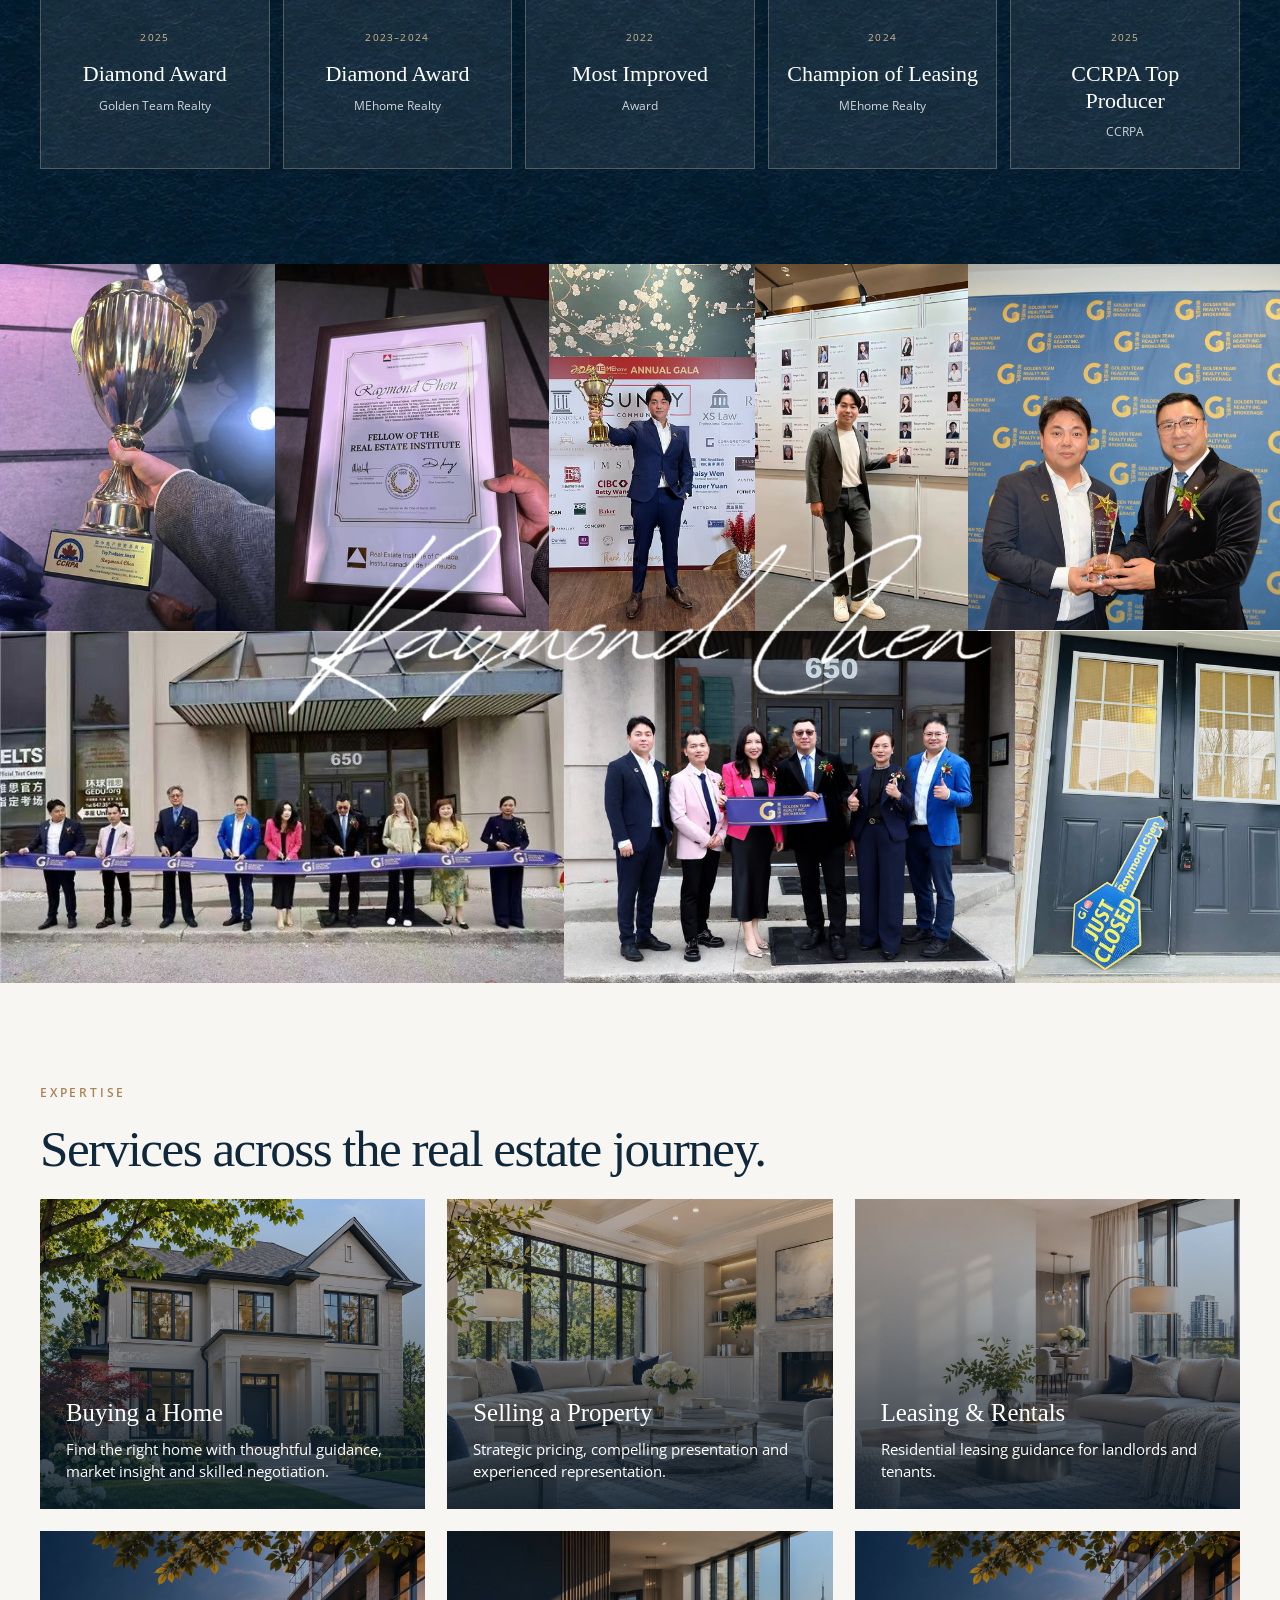
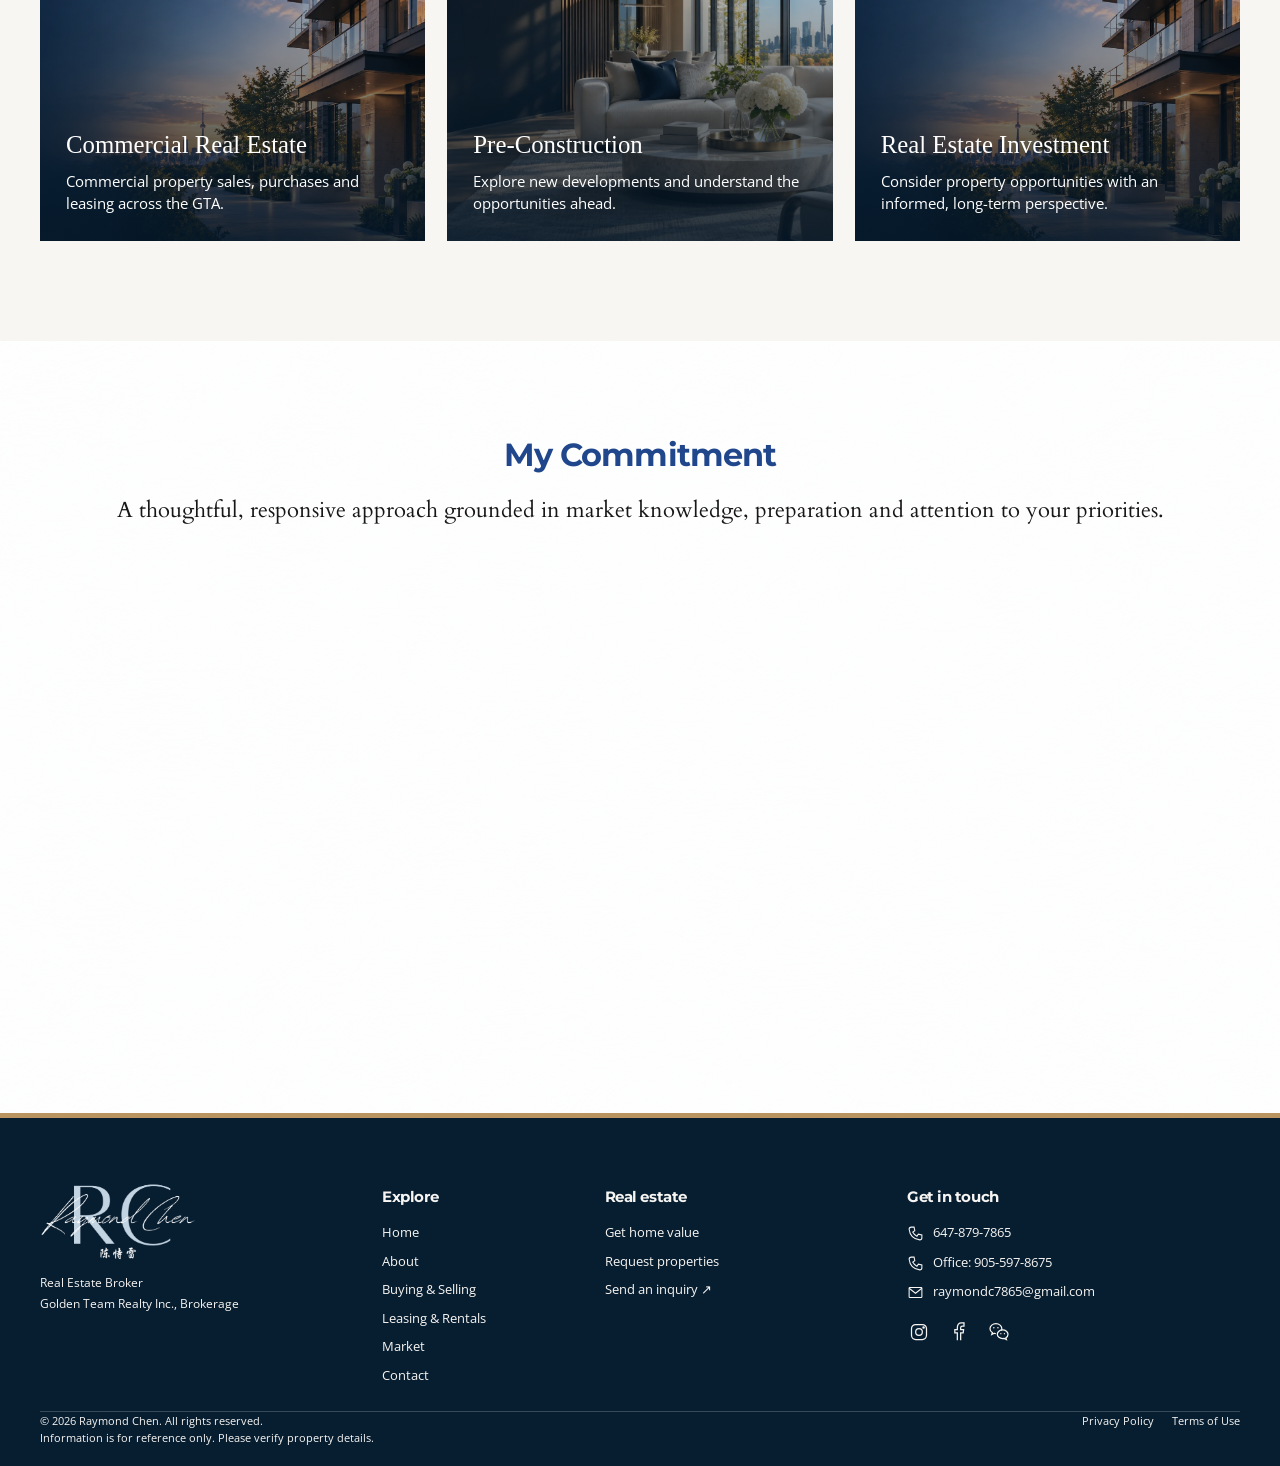
==== commit 8cf8cd5d: "Add files via upload" ====
--- a/about/index.html
+++ b/about/index.html
@@ -1,3 +1,3 @@
 <!DOCTYPE html>
 
-<html lang="en-CA"><head><meta charset="utf-8"/><meta content="width=device-width,initial-scale=1" name="viewport"/><title>About Raymond Chen | Toronto Real Estate Broker</title><meta content="Learn about Raymond Chen’s real estate experience, professional designations and client-focused approach across Toronto and the GTA." name="description"/><meta content="index,follow" name="robots"/><meta content="website" property="og:type"/><meta content="About Raymond Chen | Toronto Real Estate Broker" property="og:title"/><meta content="Learn about Raymond Chen’s real estate experience, professional designations and client-focused approach across Toronto and the GTA." property="og:description"/><meta content="https://sparkone-sue.github.io/Raymond/assets/editorial-hero.webp" property="og:image"/><meta content="summary_large_image" name="twitter:card"/><link href="../brand.png" rel="icon"/><link href="../fonts.css" rel="stylesheet"/><link href="../site.css?v=2" rel="stylesheet"/><script type="application/ld+json">{"@context": "https://schema.org", "@type": "RealEstateAgent", "@id": "https://sparkone-sue.github.io/Raymond/#agent", "name": "Raymond Chen", "url": "https://sparkone-sue.github.io/Raymond/", "telephone": "+1-647-879-7865", "email": "raymondc7865@gmail.com", "image": "https://sparkone-sue.github.io/Raymond/assets/raymond-portrait.jpg", "parentOrganization": {"@type": "Organization", "name": "Golden Team Realty Inc., Brokerage"}, "address": {"@type": "PostalAddress", "streetAddress": "650 Highway 7 East, Unit 306", "addressLocality": "Richmond Hill", "addressRegion": "ON", "postalCode": "L4B 2N7", "addressCountry": "CA"}, "areaServed": ["Toronto", "Greater Toronto Area", "Richmond Hill", "Markham", "Vaughan"], "sameAs": ["https://instagram.com/raymondccchen", "https://facebook.com/raymond.chen.73345"]}</script><link href="../revision.css?v=8" rel="stylesheet"/><link href="../luxury-redesign.css?v=1" rel="stylesheet"/><link href="../v3-refined.css?v=3" rel="stylesheet"/><link href="../editorial.css" rel="stylesheet"/><link href="../v5.css" rel="stylesheet"/><link href="../v6.css" rel="stylesheet"/><link href="../v7.css" rel="stylesheet"/><link href="https://sparkone-sue.github.io/Raymond/about/index.html" rel="canonical"/><meta content="https://sparkone-sue.github.io/Raymond/about/index.html" property="og:url"/><link href="../v13-mobile.css" rel="stylesheet"/></head><body class="about"><a class="skip-link" href="#main-content">Skip to content</a><header class="site-header"><div class="header-inner container"><a aria-label="Raymond Chen Home" class="site-logo" href="../index.html"><img alt="Raymond Chen" class="logo-dark" height="58" src="../brand.png" width="140"/><img alt="Raymond Chen" class="logo-light" height="70" src="../assets/logo-white.webp" width="160"/><span class="logo-name">Raymond Chen<small>Real Estate Broker</small></span></a><button aria-controls="site-nav" aria-expanded="false" aria-label="Open navigation" class="nav-toggle"><svg viewbox="0 0 24 24"><path d="M3 6h18M3 12h18M3 18h18"></path></svg></button><nav aria-label="Main navigation" class="site-nav" id="site-nav"><a href="../index.html">Home</a><a href="../about/index.html">About</a><a href="../buy-sell/index.html">Buying &amp; Selling</a><a href="../leasing/index.html">Leasing &amp; Rentals</a><a href="../market/index.html">Market</a><a href="../contact/index.html">Contact</a></nav></div></header><main class="site-main" id="main-content"><section class="about-hero-v7"><img alt="Elegant contemporary residential interior" fetchpriority="high" src="../assets/editorial-hero.webp"/><div class="about-hero-shade"></div><div class="container about-hero-content"><span class="editorial-eyebrow">ABOUT / RAYMOND CHEN</span><h1>Real estate guidance, built around you.</h1><p>Experience, integrity and considered advice for every move across Toronto and the GTA.</p><span class="about-hero-signature">Raymond Chen · Broker</span></div></section><section class="about-biography"><div class="profile-grid"><div class="profile-photo"><img alt="Raymond Chen, Real Estate Broker" height="980" loading="lazy" src="../assets/raymond-portrait.jpg" width="654"/></div><div class="profile-copy"><h2>Raymond Chen</h2><p class="about-brokerage"><strong>Broker</strong><span>Golden Team Realty Inc., Brokerage</span></p><div class="credential-line"><span>Vice President (VP)</span><span>FRI</span><span>SRS</span><span>RENE</span></div><h3>Meet Raymond Chen</h3><p>With more than nine years of real estate experience, Raymond Chen provides thoughtful guidance across Toronto and the GTA. As a Real Estate Broker and Vice President, with FRI, SRS and RENE credentials, he combines market knowledge, clear communication and skilled negotiation to support buyers, sellers, landlords and investors.</p><h3>A Personal Approach to Real Estate</h3><p>Raymond is known not just for his professional achievements but also for his genuine passion for the real estate industry. His enthusiasm and drive to help clients find their dream homes or achieve their selling goals set him apart in the competitive real estate market. He prides himself on offering personalized service, carefully listening to clients’ needs, and providing expert guidance throughout the buying or selling process. His extensive knowledge of the GTA real estate market, combined with his professional integrity, ensures that clients receive the highest level of service.</p><a class="button" href="../contact/index.html#inquiry-form">Get in touch</a></div></div></section><section class="recognition-section"><div class="container"><div class="recognition-heading"><span class="eyebrow">A RECORD OF EXCELLENCE</span><h2>Recognition, earned over time.</h2><p>Consistent service and professional achievement, year after year.</p></div><div class="recognition-grid"><article class="recognition-card"><span class="recognition-icon">✦</span><span class="recognition-years">2025</span><h3>Diamond Award</h3><p>Golden Team Realty</p></article><article class="recognition-card"><span class="recognition-icon">✦</span><span class="recognition-years">2023–2024</span><h3>Diamond Award</h3><p>MEhome Realty</p></article><article class="recognition-card"><span class="recognition-icon">↗</span><span class="recognition-years">2022</span><h3>Most Improved</h3><p>Award</p></article><article class="recognition-card"><span class="recognition-icon">⌂</span><span class="recognition-years">2024</span><h3>Champion of Leasing</h3><p>MEhome Realty</p></article><article class="recognition-card"><span class="recognition-icon">✧</span><span class="recognition-years">2025</span><h3>CCRPA Top Producer</h3><p>CCRPA</p></article></div></div></section><section aria-label="Raymond’s professional milestones" class="photo-mosaic"><a href="../assets/p2-04-X4.jpg" rel="noopener" style="left:0.0000000%;top:0.1186489%;width:21.4494876%;height:50.9114583%" target="_blank"><img alt="Raymond Chen professional milestone 1" loading="lazy" src="../assets/p2-04-X4.jpg" style="left:0.0000000%;top:-0.0000037%;width:100.0000000%;height:100.0000000%"/></a><a href="../assets/p2-05-X6.jpg" rel="noopener" style="left:21.4491945%;top:0.1186489%;width:21.4494890%;height:50.9114583%" target="_blank"><img alt="Raymond Chen professional milestone 2" loading="lazy" src="../assets/p2-05-X6.jpg" style="left:0.0000000%;top:-0.0000037%;width:99.9999934%;height:100.0000000%"/></a><a href="../assets/p2-07-X8.jpg" rel="noopener" style="left:42.8983895%;top:0.1186489%;width:16.1054201%;height:50.9114583%" target="_blank"><img alt="Raymond Chen professional milestone 3" loading="lazy" src="../assets/p2-07-X8.jpg" style="left:-1.3400725%;top:-8.9012980%;width:117.2727068%;height:117.3913043%"/></a><a href="../assets/p2-06-X7.jpg" rel="noopener" style="left:59.0048890%;top:0.1186489%;width:17.4231332%;height:50.9114583%" target="_blank"><img alt="Raymond Chen professional milestone 4" loading="lazy" src="../assets/p2-06-X7.jpg" style="left:-17.1664807%;top:-5.2209714%;width:145.7983193%;height:119.1815857%"/></a><a href="../assets/p2-08-X9.jpg" rel="noopener" style="left:75.6410987%;top:0.0000000%;width:24.3589004%;height:51.0416667%" target="_blank"><img alt="Raymond Chen professional milestone 5" loading="lazy" src="../assets/p2-08-X9.jpg" style="left:-35.2408977%;top:-5.0665755%;width:185.4286282%;height:104.8469388%"/></a><a href="../assets/p2-11-X12.jpg" rel="noopener" style="left:0.0000000%;top:50.9860075%;width:44.0702782%;height:48.9583283%" target="_blank"><img alt="Raymond Chen professional milestone 6" loading="lazy" src="../assets/p2-11-X12.jpg" style="left:0.0000000%;top:-0.0000068%;width:100.0000000%;height:100.0000102%"/></a><a href="../assets/p2-09-X10.jpg" rel="noopener" style="left:44.0910641%;top:50.9860075%;width:35.2122959%;height:48.9583283%" target="_blank"><img alt="Raymond Chen professional milestone 7" loading="lazy" src="../assets/p2-09-X10.jpg" style="left:-9.0680889%;top:-0.0000068%;width:117.4636202%;height:100.0000102%"/></a><a href="../assets/p2-10-X11.jpg" rel="noopener" style="left:79.3323174%;top:50.9860075%;width:20.6442111%;height:48.9583283%" target="_blank"><img alt="Raymond Chen professional milestone 8" loading="lazy" src="../assets/p2-10-X11.jpg" style="left:0.0000000%;top:-0.0000068%;width:100.0000272%;height:100.0000102%"/></a><img alt="Raymond Chen signature" class="mosaic-signature" height="452" src="../assets/milestone-signature.png" width="1480"/></section><section class="editorial-section"><div class="container"><div class="editorial-eyebrow">EXPERTISE</div><h2>Services across the real estate journey.</h2><div class="editorial-grid"><div class="editorial-card"><img alt="Buying a Home visual" loading="lazy" src="../assets/editorial-home.webp"/><div class="content"><h3>Buying a Home</h3><p>Find the right home with thoughtful guidance, market insight and skilled negotiation.</p></div></div><div class="editorial-card"><img alt="Selling a Property visual" loading="lazy" src="../assets/editorial-sell.webp"/><div class="content"><h3>Selling a Property</h3><p>Strategic pricing, compelling presentation and experienced representation.</p></div></div><div class="editorial-card"><img alt="Leasing &amp; Rentals visual" loading="lazy" src="../assets/editorial-lease.webp"/><div class="content"><h3>Leasing &amp; Rentals</h3><p>Residential leasing guidance for landlords and tenants.</p></div></div><div class="editorial-card"><img alt="Commercial Real Estate visual" loading="lazy" src="../assets/editorial-buy.webp"/><div class="content"><h3>Commercial Real Estate</h3><p>Commercial property sales, purchases and leasing across the GTA.</p></div></div><div class="editorial-card"><img alt="Pre-Construction visual" loading="lazy" src="../assets/editorial-hero.webp"/><div class="content"><h3>Pre-Construction</h3><p>Explore new developments and understand the opportunities ahead.</p></div></div><div class="editorial-card"><img alt="Toronto architecture and real estate investment" loading="lazy" src="../assets/editorial-buy.webp"/><div class="content"><h3>Real Estate Investment</h3><p>Consider property opportunities with an informed, long-term perspective.</p></div></div></div></div></section><section class="testimonial-section section"><div class="container"><div class="section-head"><div><h2>My Commitment</h2><p class="serif-intro">A thoughtful, responsive approach grounded in market knowledge, preparation and attention to your priorities.</p></div></div><div class="review-gallery"><a class="reveal" href="../assets/p2-15-X7.jpg" rel="noopener" style="left:0.0000000%;top:0.0000000%;width:26.7203514%;height:99.8829497%" target="_blank"><img alt="Client thank-you note or appreciation shared with Raymond Chen" loading="lazy" src="../assets/p2-15-X7.jpg" style="left:-24.9599772%;top:0.0000056%;width:172.3287671%;height:101.9531250%"/></a><a class="reveal" href="../assets/p2-16-X8.jpg" rel="noopener" style="left:26.7133454%;top:0.0000000%;width:27.7452416%;height:99.8829497%" target="_blank"><img alt="Client thank-you note or appreciation shared with Raymond Chen" loading="lazy" src="../assets/p2-16-X8.jpg" style="left:-0.5511624%;top:-0.0000019%;width:101.0554191%;height:100.0000075%"/></a><a class="reveal" href="../assets/p2-14-X5.jpg" rel="noopener" style="left:54.4763104%;top:0.0000000%;width:23.7188873%;height:44.4791298%" target="_blank"><img alt="Client thank-you note or appreciation shared with Raymond Chen" loading="lazy" src="../assets/p2-14-X5.jpg" style="left:-6.4385086%;top:-17.7521838%;width:111.7283951%;height:118.8596391%"/></a><a class="reveal" href="../assets/p2-18-X10.jpg" rel="noopener" style="left:54.4763104%;top:44.4518561%;width:23.7188873%;height:55.4038311%" target="_blank"><img alt="Client thank-you note or appreciation shared with Raymond Chen" loading="lazy" src="../assets/p2-18-X10.jpg" style="left:0.0000000%;top:-13.8661818%;width:100.0000000%;height:152.1126555%"/></a><a class="reveal" href="../assets/p2-19-X11.jpg" rel="noopener" style="left:78.2226108%;top:0.0000000%;width:21.7423189%;height:63.5973506%" target="_blank"><img alt="Client thank-you note or appreciation shared with Raymond Chen" loading="lazy" src="../assets/p2-19-X11.jpg" style="left:0.0000000%;top:-20.8773534%;width:99.9999741%;height:121.7791222%"/></a><a class="reveal" href="../assets/p2-17-X9.jpg" rel="noopener" style="left:78.2226108%;top:63.5193626%;width:21.7423189%;height:36.4806867%" target="_blank"><img alt="Client thank-you note or appreciation shared with Raymond Chen" loading="lazy" src="../assets/p2-17-X9.jpg" style="left:0.0000000%;top:-9.7686246%;width:99.9999741%;height:119.2513369%"/></a></div></div></section></main><footer class="site-footer" id="contact-footer" tabindex="-1"><div class="container"><div class="footer-grid compact-footer"><div class="footer-identity"><a aria-label="Raymond Chen Home" class="footer-logo-link" href="../index.html"><svg aria-label="Raymond Chen — 陈恃雷" class="footer-logo" height="110" role="img" viewbox="454 1226 3639 1816" width="220"><image height="4724" href="../assets/footer-logo.png" width="4724"/></svg></a><p>Real Estate Broker<br/>Golden Team Realty Inc., Brokerage</p></div><div><h2>Explore</h2><div class="footer-links"><a href="../index.html">Home</a><a href="../about/index.html">About</a><a href="../buy-sell/index.html">Buying &amp; Selling</a><a href="../leasing/index.html">Leasing &amp; Rentals</a><a href="../market/index.html">Market</a><a href="../contact/index.html">Contact</a></div></div><div><h2>Real estate</h2><div class="footer-links"><a href="../contact/index.html#inquiry-form" rel="noopener" target="_blank">Get home value</a><a href="../contact/index.html#inquiry-form" rel="noopener" target="_blank">Request properties</a><a href="../contact/index.html#inquiry-form">Send an inquiry ↗</a></div></div><div><h2>Get in touch</h2><div class="footer-contact"><a href="tel:+16478797865"><svg aria-hidden="true" viewbox="0 0 24 24"><path d="M6 3h4l1 5-3 2a15 15 0 0 0 6 6l2-3 5 1v4a3 3 0 0 1-3 3C9 20 4 15 3 6a3 3 0 0 1 3-3Z"></path></svg><span>647-879-7865</span></a><a href="tel:+19055978675"><svg aria-hidden="true" viewbox="0 0 24 24"><path d="M6 3h4l1 5-3 2a15 15 0 0 0 6 6l2-3 5 1v4a3 3 0 0 1-3 3C9 20 4 15 3 6a3 3 0 0 1 3-3Z"></path></svg><span>Office: 905-597-8675</span></a><a href="mailto:raymondc7865@gmail.com"><svg aria-hidden="true" viewbox="0 0 24 24"><rect height="14" rx="1" width="18" x="3" y="5"></rect><path d="m3 6 9 7 9-7"></path></svg><span>raymondc7865@gmail.com</span></a></div><div class="footer-socials"><a aria-label="Instagram" href="https://instagram.com/raymondccchen" rel="noopener noreferrer" target="_blank"><svg aria-hidden="true" viewbox="0 0 24 24"><rect height="18" rx="5" width="18" x="3" y="3"></rect><circle cx="12" cy="12" r="4"></circle><circle cx="17.5" cy="6.5" r=".8"></circle></svg></a><a aria-label="Facebook" href="https://facebook.com/raymond.chen.73345" rel="noopener noreferrer" target="_blank"><svg aria-hidden="true" viewbox="0 0 24 24"><path d="M14 22v-9h3l.5-4H14V7c0-1 .5-2 2-2h2V1h-3c-4 0-5 2-5 6v2H7v4h3v9"></path></svg></a><a aria-label="WeChat" href="https://raymondchen.ca/wechat" rel="noopener noreferrer" target="_blank"><svg aria-hidden="true" class="wechat-icon" viewbox="0 0 24 24"><path d="M14.9 10.3c.3-.7.5-1.5.5-2.3C15.4 4.7 12.2 2 8.3 2S1.2 4.7 1.2 8c0 1.9 1.1 3.6 2.8 4.7L3.3 15l3-1.5c.7.2 1.3.3 2 .3"></path><path d="M22.8 14.7c0-2.9-2.9-5.2-6.4-5.2S10 11.8 10 14.7s2.9 5.2 6.4 5.2c.6 0 1.2-.1 1.8-.2l2.7 1.3-.6-2c1.5-1 2.5-2.5 2.5-4.3Z"></path><g fill="currentColor" stroke="none"><circle cx="5.8" cy="7" r=".9"></circle><circle cx="10.7" cy="7" r=".9"></circle><circle cx="14.2" cy="14" r=".8"></circle><circle cx="18.5" cy="14" r=".8"></circle></g></svg></a></div></div></div><div class="footer-base"><p>© 2026 Raymond Chen. All rights reserved.<br/>Information is for reference only. Please verify property details.</p><div><a href="../privacy/index.html">Privacy Policy</a><a href="../terms/index.html">Terms of Use</a></div></div></div></footer><script src="../site.js?v=2"></script></body></html>+<html lang="en-CA"><head><meta charset="utf-8"/><meta content="width=device-width,initial-scale=1" name="viewport"/><title>About Raymond Chen | Toronto Real Estate Broker</title><meta content="Learn about Raymond Chen’s real estate experience, professional designations and client-focused approach across Toronto and the GTA." name="description"/><meta content="index, follow" name="robots"/><meta content="website" property="og:type"/><meta content="About Raymond Chen | Toronto Real Estate Broker" property="og:title"/><meta content="Learn about Raymond Chen’s real estate experience, professional designations and client-focused approach across Toronto and the GTA." property="og:description"/><meta content="https://raymondchen.ca/assets/editorial-hero.webp" property="og:image"/><meta content="summary_large_image" name="twitter:card"/><link href="../brand.png" rel="icon"/><link href="../fonts.css" rel="stylesheet"/><link href="../site.css?v=2" rel="stylesheet"/><script type="application/ld+json">{"@context": "https://schema.org", "@type": "RealEstateAgent", "@id": "https://raymondchen.ca/#agent", "name": "Raymond Chen", "url": "https://raymondchen.ca/", "telephone": "+1-647-879-7865", "email": "raymondc7865@gmail.com", "image": "https://raymondchen.ca/assets/raymond-portrait.jpg", "parentOrganization": {"@type": "Organization", "name": "Golden Team Realty Inc., Brokerage"}, "address": {"@type": "PostalAddress", "streetAddress": "650 Highway 7 East, Unit 306", "addressLocality": "Richmond Hill", "addressRegion": "ON", "postalCode": "L4B 2N7", "addressCountry": "CA"}, "areaServed": ["Toronto", "Greater Toronto Area", "Richmond Hill", "Markham", "Vaughan"], "sameAs": ["https://instagram.com/raymondccchen", "https://facebook.com/raymond.chen.73345"]}</script><link href="../revision.css?v=8" rel="stylesheet"/><link href="../luxury-redesign.css?v=1" rel="stylesheet"/><link href="../v3-refined.css?v=3" rel="stylesheet"/><link href="../editorial.css" rel="stylesheet"/><link href="../v5.css" rel="stylesheet"/><link href="../v6.css" rel="stylesheet"/><link href="../v7.css" rel="stylesheet"/><link href="https://raymondchen.ca/about/" rel="canonical"/><meta content="https://raymondchen.ca/about/" property="og:url"/><link href="../v13-mobile.css" rel="stylesheet"/><meta content="About Raymond Chen | Toronto Real Estate Broker" name="twitter:title"/><meta content="Learn about Raymond Chen’s real estate experience, professional designations and client-focused approach across Toronto and the GTA." name="twitter:description"/><meta content="https://raymondchen.ca/assets/editorial-hero.webp" name="twitter:image"/></head><body class="about"><a class="skip-link" href="#main-content">Skip to content</a><header class="site-header"><div class="header-inner container"><a aria-label="Raymond Chen Home" class="site-logo" href="/"><img alt="Raymond Chen" class="logo-dark" height="58" src="../brand.png" width="140"/><img alt="Raymond Chen" class="logo-light" height="70" src="../assets/logo-white.webp" width="160"/><span class="logo-name">Raymond Chen<small>Real Estate Broker</small></span></a><button aria-controls="site-nav" aria-expanded="false" aria-label="Open navigation" class="nav-toggle"><svg viewbox="0 0 24 24"><path d="M3 6h18M3 12h18M3 18h18"></path></svg></button><nav aria-label="Main navigation" class="site-nav" id="site-nav"><a href="/">Home</a><a href="/about/">About</a><a href="/buy-sell/">Buying &amp; Selling</a><a href="/leasing/">Leasing &amp; Rentals</a><a href="/market/">Market</a><a href="/contact/">Contact</a></nav></div></header><main class="site-main" id="main-content"><section class="about-hero-v7"><img alt="Elegant contemporary residential interior" fetchpriority="high" src="../assets/editorial-hero.webp"/><div class="about-hero-shade"></div><div class="container about-hero-content"><span class="editorial-eyebrow">ABOUT / RAYMOND CHEN</span><h1>Real estate guidance, built around you.</h1><p>Experience, integrity and considered advice for every move across Toronto and the GTA.</p><span class="about-hero-signature">Raymond Chen · Broker</span></div></section><section class="about-biography"><div class="profile-grid"><div class="profile-photo"><img alt="Raymond Chen, Real Estate Broker" height="980" loading="lazy" src="../assets/raymond-portrait.jpg" width="654"/></div><div class="profile-copy"><h2>Raymond Chen</h2><p class="about-brokerage"><strong>Broker</strong><span>Golden Team Realty Inc., Brokerage</span></p><div class="credential-line"><span>Vice President (VP)</span><span>FRI</span><span>SRS</span><span>RENE</span></div><h3>Meet Raymond Chen</h3><p>With more than nine years of real estate experience, Raymond Chen provides thoughtful guidance across Toronto and the GTA. As a Real Estate Broker and Vice President, with FRI, SRS and RENE credentials, he combines market knowledge, clear communication and skilled negotiation to support buyers, sellers, landlords and investors.</p><h3>A Personal Approach to Real Estate</h3><p>Raymond is known not just for his professional achievements but also for his genuine passion for the real estate industry. His enthusiasm and drive to help clients find their dream homes or achieve their selling goals set him apart in the competitive real estate market. He prides himself on offering personalized service, carefully listening to clients’ needs, and providing expert guidance throughout the buying or selling process. His extensive knowledge of the GTA real estate market, combined with his professional integrity, ensures that clients receive the highest level of service.</p><a class="button" href="/contact/#inquiry-form">Get in touch</a></div></div></section><section class="recognition-section"><div class="container"><div class="recognition-heading"><span class="eyebrow">A RECORD OF EXCELLENCE</span><h2>Recognition, earned over time.</h2><p>Consistent service and professional achievement, year after year.</p></div><div class="recognition-grid"><article class="recognition-card"><span class="recognition-icon">✦</span><span class="recognition-years">2025</span><h3>Diamond Award</h3><p>Golden Team Realty</p></article><article class="recognition-card"><span class="recognition-icon">✦</span><span class="recognition-years">2023–2024</span><h3>Diamond Award</h3><p>MEhome Realty</p></article><article class="recognition-card"><span class="recognition-icon">↗</span><span class="recognition-years">2022</span><h3>Most Improved</h3><p>Award</p></article><article class="recognition-card"><span class="recognition-icon">⌂</span><span class="recognition-years">2024</span><h3>Champion of Leasing</h3><p>MEhome Realty</p></article><article class="recognition-card"><span class="recognition-icon">✧</span><span class="recognition-years">2025</span><h3>CCRPA Top Producer</h3><p>CCRPA</p></article></div></div></section><section aria-label="Raymond’s professional milestones" class="photo-mosaic"><a href="../assets/p2-04-X4.jpg" rel="noopener" style="left:0.0000000%;top:0.1186489%;width:21.4494876%;height:50.9114583%" target="_blank"><img alt="Raymond Chen professional milestone 1" loading="lazy" src="../assets/p2-04-X4.jpg" style="left:0.0000000%;top:-0.0000037%;width:100.0000000%;height:100.0000000%"/></a><a href="../assets/p2-05-X6.jpg" rel="noopener" style="left:21.4491945%;top:0.1186489%;width:21.4494890%;height:50.9114583%" target="_blank"><img alt="Raymond Chen professional milestone 2" loading="lazy" src="../assets/p2-05-X6.jpg" style="left:0.0000000%;top:-0.0000037%;width:99.9999934%;height:100.0000000%"/></a><a href="../assets/p2-07-X8.jpg" rel="noopener" style="left:42.8983895%;top:0.1186489%;width:16.1054201%;height:50.9114583%" target="_blank"><img alt="Raymond Chen professional milestone 3" loading="lazy" src="../assets/p2-07-X8.jpg" style="left:-1.3400725%;top:-8.9012980%;width:117.2727068%;height:117.3913043%"/></a><a href="../assets/p2-06-X7.jpg" rel="noopener" style="left:59.0048890%;top:0.1186489%;width:17.4231332%;height:50.9114583%" target="_blank"><img alt="Raymond Chen professional milestone 4" loading="lazy" src="../assets/p2-06-X7.jpg" style="left:-17.1664807%;top:-5.2209714%;width:145.7983193%;height:119.1815857%"/></a><a href="../assets/p2-08-X9.jpg" rel="noopener" style="left:75.6410987%;top:0.0000000%;width:24.3589004%;height:51.0416667%" target="_blank"><img alt="Raymond Chen professional milestone 5" loading="lazy" src="../assets/p2-08-X9.jpg" style="left:-35.2408977%;top:-5.0665755%;width:185.4286282%;height:104.8469388%"/></a><a href="../assets/p2-11-X12.jpg" rel="noopener" style="left:0.0000000%;top:50.9860075%;width:44.0702782%;height:48.9583283%" target="_blank"><img alt="Raymond Chen professional milestone 6" loading="lazy" src="../assets/p2-11-X12.jpg" style="left:0.0000000%;top:-0.0000068%;width:100.0000000%;height:100.0000102%"/></a><a href="../assets/p2-09-X10.jpg" rel="noopener" style="left:44.0910641%;top:50.9860075%;width:35.2122959%;height:48.9583283%" target="_blank"><img alt="Raymond Chen professional milestone 7" loading="lazy" src="../assets/p2-09-X10.jpg" style="left:-9.0680889%;top:-0.0000068%;width:117.4636202%;height:100.0000102%"/></a><a href="../assets/p2-10-X11.jpg" rel="noopener" style="left:79.3323174%;top:50.9860075%;width:20.6442111%;height:48.9583283%" target="_blank"><img alt="Raymond Chen professional milestone 8" loading="lazy" src="../assets/p2-10-X11.jpg" style="left:0.0000000%;top:-0.0000068%;width:100.0000272%;height:100.0000102%"/></a><img alt="Raymond Chen signature" class="mosaic-signature" height="452" src="../assets/milestone-signature.png" width="1480"/></section><section class="editorial-section"><div class="container"><div class="editorial-eyebrow">EXPERTISE</div><h2>Services across the real estate journey.</h2><div class="editorial-grid"><div class="editorial-card"><img alt="Buying a Home visual" loading="lazy" src="../assets/editorial-home.webp"/><div class="content"><h3>Buying a Home</h3><p>Find the right home with thoughtful guidance, market insight and skilled negotiation.</p></div></div><div class="editorial-card"><img alt="Selling a Property visual" loading="lazy" src="../assets/editorial-sell.webp"/><div class="content"><h3>Selling a Property</h3><p>Strategic pricing, compelling presentation and experienced representation.</p></div></div><div class="editorial-card"><img alt="Leasing &amp; Rentals visual" loading="lazy" src="../assets/editorial-lease.webp"/><div class="content"><h3>Leasing &amp; Rentals</h3><p>Residential leasing guidance for landlords and tenants.</p></div></div><div class="editorial-card"><img alt="Commercial Real Estate visual" loading="lazy" src="../assets/editorial-buy.webp"/><div class="content"><h3>Commercial Real Estate</h3><p>Commercial property sales, purchases and leasing across the GTA.</p></div></div><div class="editorial-card"><img alt="Pre-Construction visual" loading="lazy" src="../assets/editorial-hero.webp"/><div class="content"><h3>Pre-Construction</h3><p>Explore new developments and understand the opportunities ahead.</p></div></div><div class="editorial-card"><img alt="Toronto architecture and real estate investment" loading="lazy" src="../assets/editorial-buy.webp"/><div class="content"><h3>Real Estate Investment</h3><p>Consider property opportunities with an informed, long-term perspective.</p></div></div></div></div></section><section class="testimonial-section section"><div class="container"><div class="section-head"><div><h2>My Commitment</h2><p class="serif-intro">A thoughtful, responsive approach grounded in market knowledge, preparation and attention to your priorities.</p></div></div><div class="review-gallery"><a class="reveal" href="../assets/p2-15-X7.jpg" rel="noopener" style="left:0.0000000%;top:0.0000000%;width:26.7203514%;height:99.8829497%" target="_blank"><img alt="Client thank-you note or appreciation shared with Raymond Chen" loading="lazy" src="../assets/p2-15-X7.jpg" style="left:-24.9599772%;top:0.0000056%;width:172.3287671%;height:101.9531250%"/></a><a class="reveal" href="../assets/p2-16-X8.jpg" rel="noopener" style="left:26.7133454%;top:0.0000000%;width:27.7452416%;height:99.8829497%" target="_blank"><img alt="Client thank-you note or appreciation shared with Raymond Chen" loading="lazy" src="../assets/p2-16-X8.jpg" style="left:-0.5511624%;top:-0.0000019%;width:101.0554191%;height:100.0000075%"/></a><a class="reveal" href="../assets/p2-14-X5.jpg" rel="noopener" style="left:54.4763104%;top:0.0000000%;width:23.7188873%;height:44.4791298%" target="_blank"><img alt="Client thank-you note or appreciation shared with Raymond Chen" loading="lazy" src="../assets/p2-14-X5.jpg" style="left:-6.4385086%;top:-17.7521838%;width:111.7283951%;height:118.8596391%"/></a><a class="reveal" href="../assets/p2-18-X10.jpg" rel="noopener" style="left:54.4763104%;top:44.4518561%;width:23.7188873%;height:55.4038311%" target="_blank"><img alt="Client thank-you note or appreciation shared with Raymond Chen" loading="lazy" src="../assets/p2-18-X10.jpg" style="left:0.0000000%;top:-13.8661818%;width:100.0000000%;height:152.1126555%"/></a><a class="reveal" href="../assets/p2-19-X11.jpg" rel="noopener" style="left:78.2226108%;top:0.0000000%;width:21.7423189%;height:63.5973506%" target="_blank"><img alt="Client thank-you note or appreciation shared with Raymond Chen" loading="lazy" src="../assets/p2-19-X11.jpg" style="left:0.0000000%;top:-20.8773534%;width:99.9999741%;height:121.7791222%"/></a><a class="reveal" href="../assets/p2-17-X9.jpg" rel="noopener" style="left:78.2226108%;top:63.5193626%;width:21.7423189%;height:36.4806867%" target="_blank"><img alt="Client thank-you note or appreciation shared with Raymond Chen" loading="lazy" src="../assets/p2-17-X9.jpg" style="left:0.0000000%;top:-9.7686246%;width:99.9999741%;height:119.2513369%"/></a></div></div></section></main><footer class="site-footer" id="contact-footer" tabindex="-1"><div class="container"><div class="footer-grid compact-footer"><div class="footer-identity"><a aria-label="Raymond Chen Home" class="footer-logo-link" href="/"><svg aria-label="Raymond Chen — 陈恃雷" class="footer-logo" height="110" role="img" viewbox="454 1226 3639 1816" width="220"><image height="4724" href="../assets/footer-logo.png" width="4724"/></svg></a><p>Real Estate Broker<br/>Golden Team Realty Inc., Brokerage</p></div><div><h2>Explore</h2><div class="footer-links"><a href="/">Home</a><a href="/about/">About</a><a href="/buy-sell/">Buying &amp; Selling</a><a href="/leasing/">Leasing &amp; Rentals</a><a href="/market/">Market</a><a href="/contact/">Contact</a></div></div><div><h2>Real estate</h2><div class="footer-links"><a href="/contact/#inquiry-form" rel="noopener" target="_blank">Get home value</a><a href="/contact/#inquiry-form" rel="noopener" target="_blank">Request properties</a><a href="/contact/#inquiry-form">Send an inquiry ↗</a></div></div><div><h2>Get in touch</h2><div class="footer-contact"><a href="tel:+16478797865"><svg aria-hidden="true" viewbox="0 0 24 24"><path d="M6 3h4l1 5-3 2a15 15 0 0 0 6 6l2-3 5 1v4a3 3 0 0 1-3 3C9 20 4 15 3 6a3 3 0 0 1 3-3Z"></path></svg><span>647-879-7865</span></a><a href="tel:+19055978675"><svg aria-hidden="true" viewbox="0 0 24 24"><path d="M6 3h4l1 5-3 2a15 15 0 0 0 6 6l2-3 5 1v4a3 3 0 0 1-3 3C9 20 4 15 3 6a3 3 0 0 1 3-3Z"></path></svg><span>Office: 905-597-8675</span></a><a href="mailto:raymondc7865@gmail.com"><svg aria-hidden="true" viewbox="0 0 24 24"><rect height="14" rx="1" width="18" x="3" y="5"></rect><path d="m3 6 9 7 9-7"></path></svg><span>raymondc7865@gmail.com</span></a></div><div class="footer-socials"><a aria-label="Instagram" href="https://instagram.com/raymondccchen" rel="noopener noreferrer" target="_blank"><svg aria-hidden="true" viewbox="0 0 24 24"><rect height="18" rx="5" width="18" x="3" y="3"></rect><circle cx="12" cy="12" r="4"></circle><circle cx="17.5" cy="6.5" r=".8"></circle></svg></a><a aria-label="Facebook" href="https://facebook.com/raymond.chen.73345" rel="noopener noreferrer" target="_blank"><svg aria-hidden="true" viewbox="0 0 24 24"><path d="M14 22v-9h3l.5-4H14V7c0-1 .5-2 2-2h2V1h-3c-4 0-5 2-5 6v2H7v4h3v9"></path></svg></a><a aria-label="WeChat" href="https://raymondchen.ca/wechat" rel="noopener noreferrer" target="_blank"><svg aria-hidden="true" class="wechat-icon" viewbox="0 0 24 24"><path d="M14.9 10.3c.3-.7.5-1.5.5-2.3C15.4 4.7 12.2 2 8.3 2S1.2 4.7 1.2 8c0 1.9 1.1 3.6 2.8 4.7L3.3 15l3-1.5c.7.2 1.3.3 2 .3"></path><path d="M22.8 14.7c0-2.9-2.9-5.2-6.4-5.2S10 11.8 10 14.7s2.9 5.2 6.4 5.2c.6 0 1.2-.1 1.8-.2l2.7 1.3-.6-2c1.5-1 2.5-2.5 2.5-4.3Z"></path><g fill="currentColor" stroke="none"><circle cx="5.8" cy="7" r=".9"></circle><circle cx="10.7" cy="7" r=".9"></circle><circle cx="14.2" cy="14" r=".8"></circle><circle cx="18.5" cy="14" r=".8"></circle></g></svg></a></div></div></div><div class="footer-base"><p>© 2026 Raymond Chen. All rights reserved.<br/>Information is for reference only. Please verify property details.</p><div><a href="/privacy/">Privacy Policy</a><a href="/terms/">Terms of Use</a></div></div></div></footer><script src="../site.js?v=2"></script></body></html>
--- a/v13-mobile.css
+++ b/v13-mobile.css
@@ -0,0 +1,4 @@
+/* V13 responsive safeguards. Existing V12 hero and V11 form logic are untouched. */
+html{overflow-x:clip}img,video,iframe{max-width:100%} .site-main{min-width:0}
+@media(max-width:767px){.site-header .header-inner{min-width:0}.site-logo{min-width:0}.site-nav{max-width:100vw}.page-hero h1,.hero h1{overflow-wrap:normal;word-break:normal}.container{max-width:100%}.contact-v6-grid,.contact-v6-layout,.calculator-grid,.editorial-grid{min-width:0}.native-form input,.native-form select,.native-form textarea{max-width:100%;box-sizing:border-box}.transactions-track{max-width:100%;overflow-x:auto}}
+.ltb-update-note{margin:1rem 0 1.5rem;line-height:1.6;font-size:.95rem}
